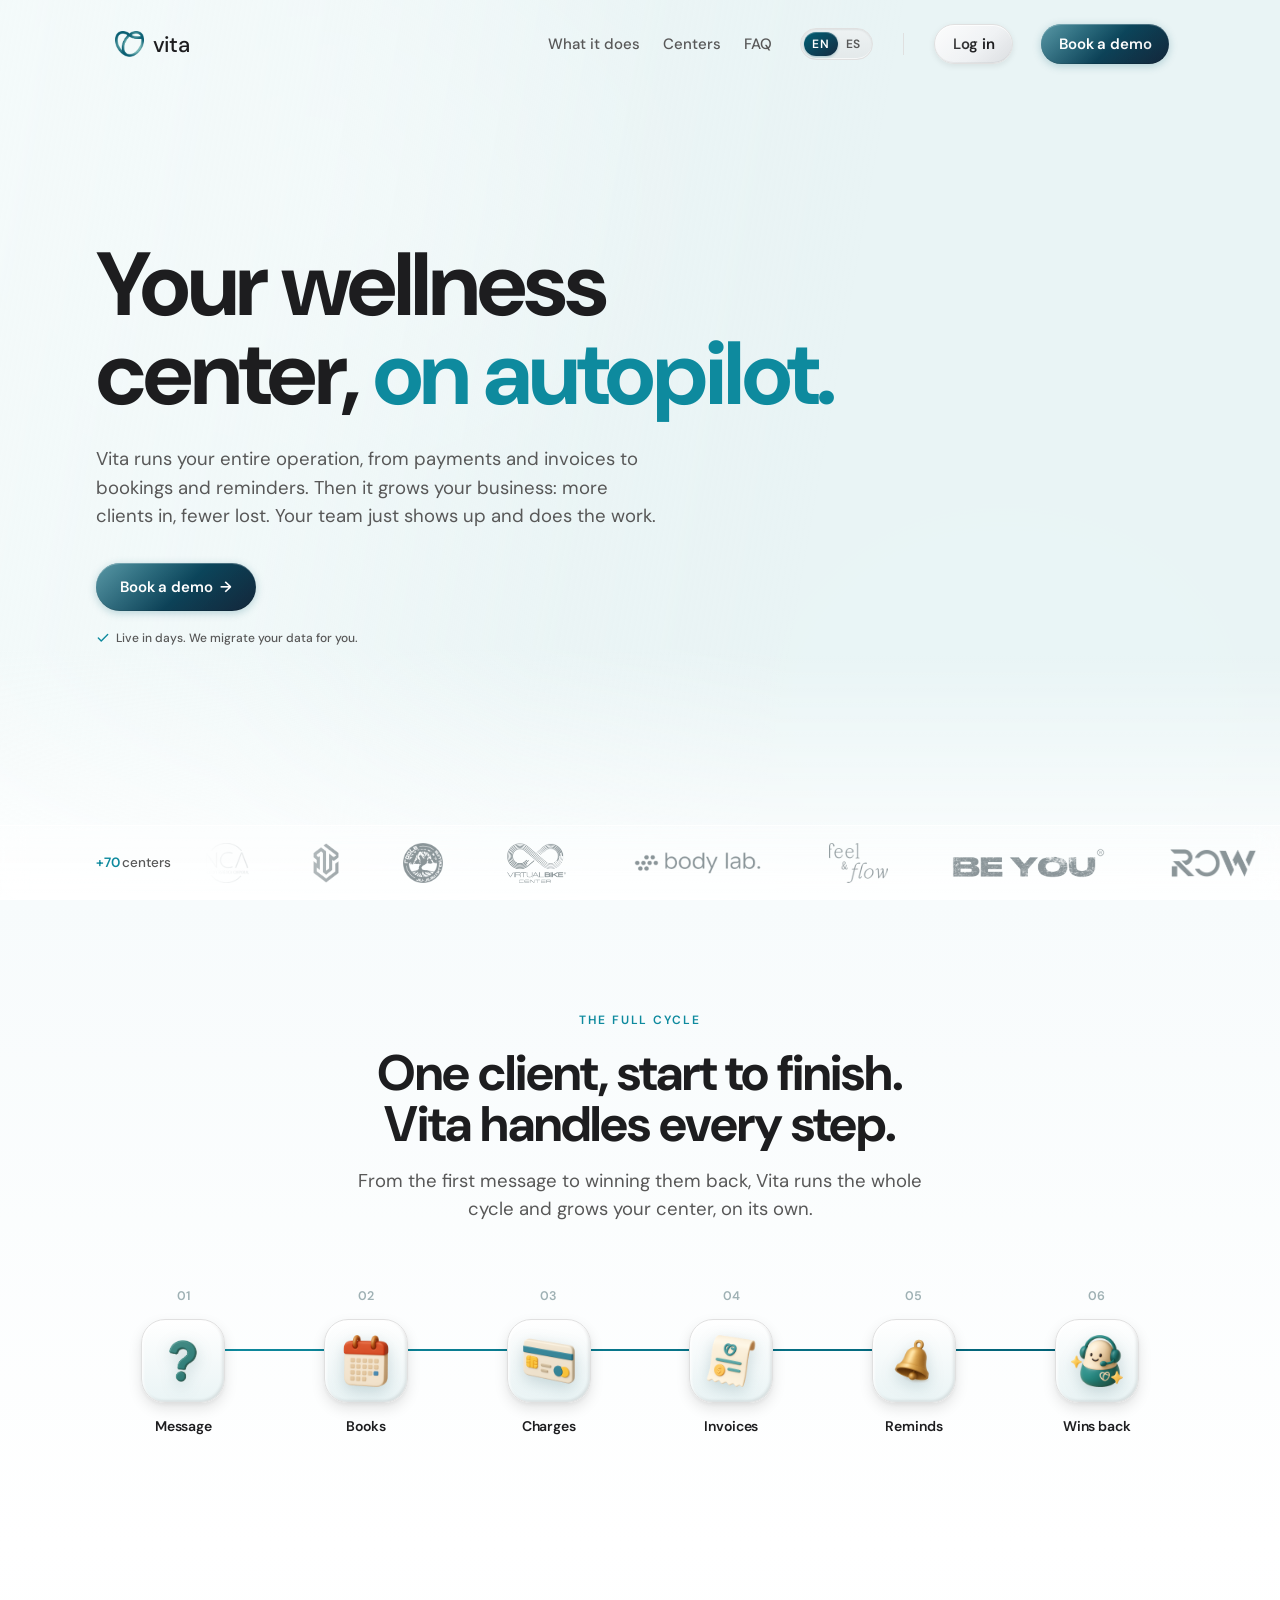
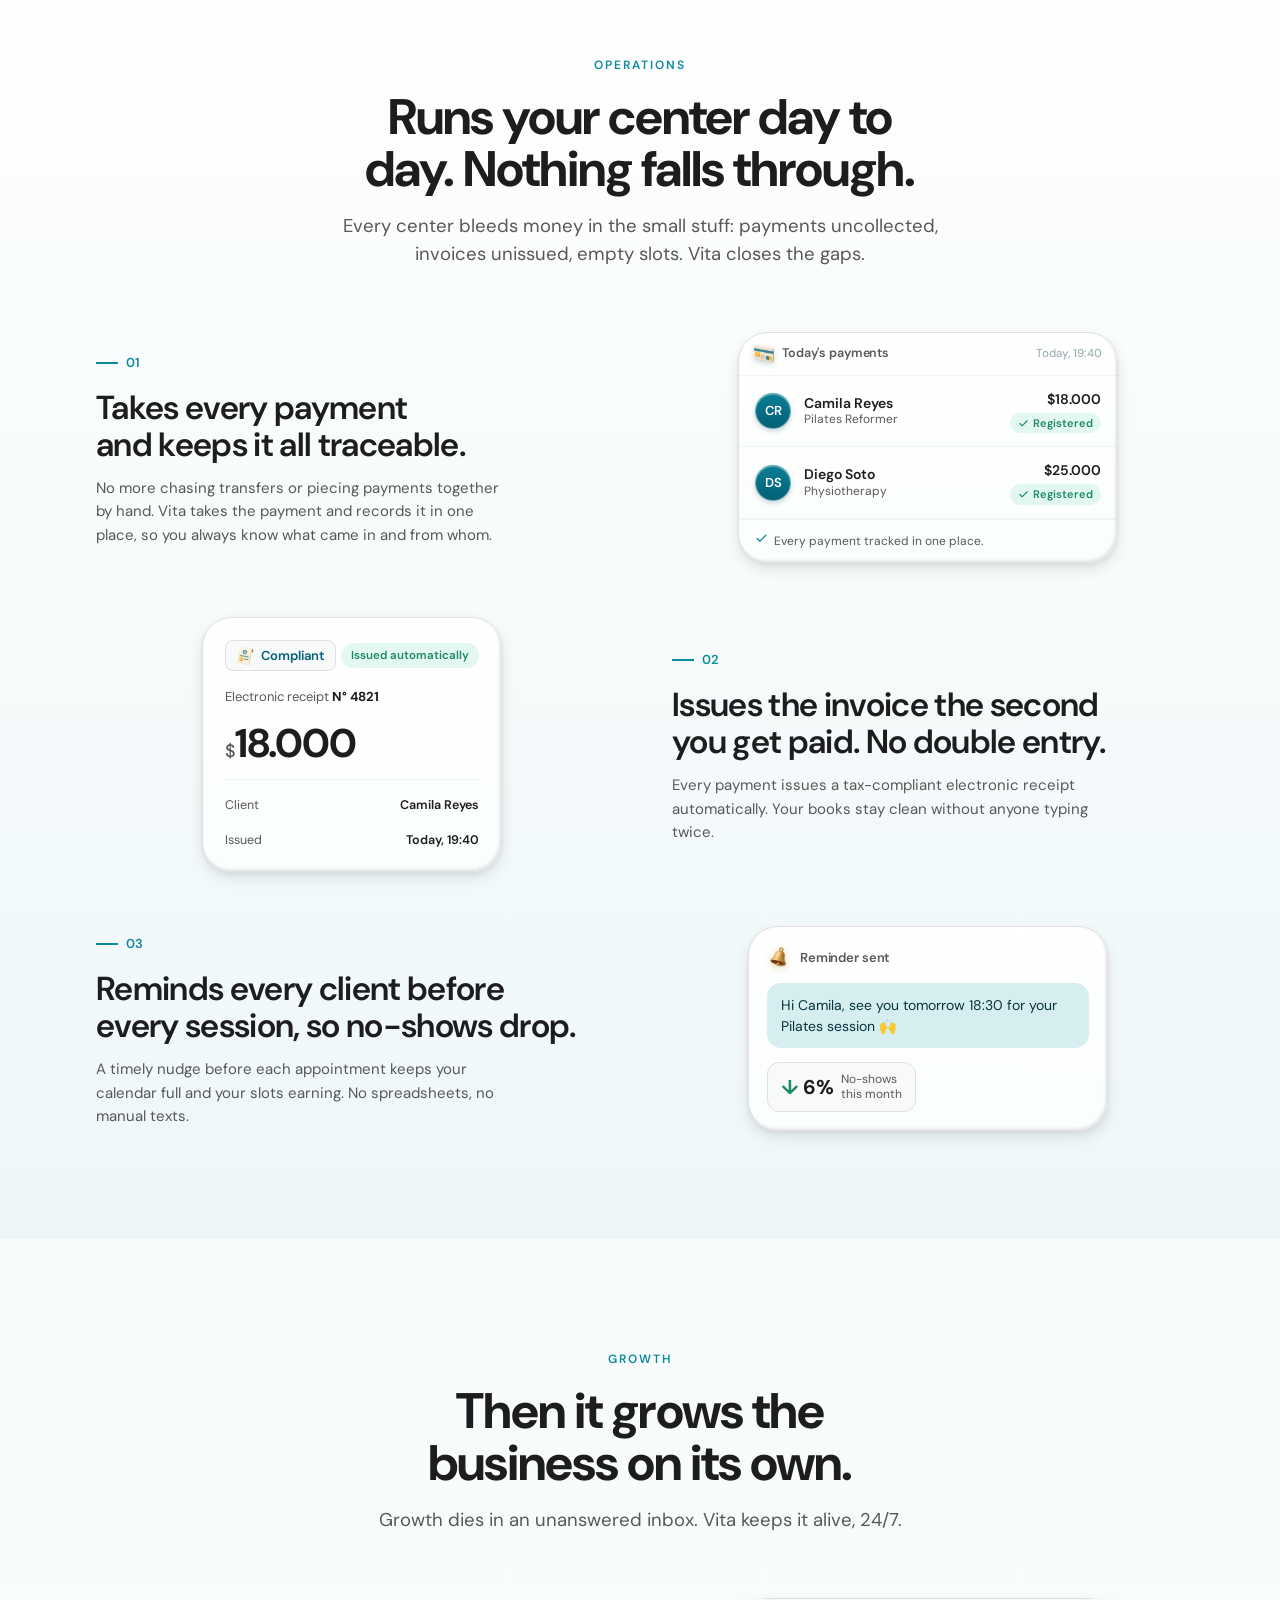
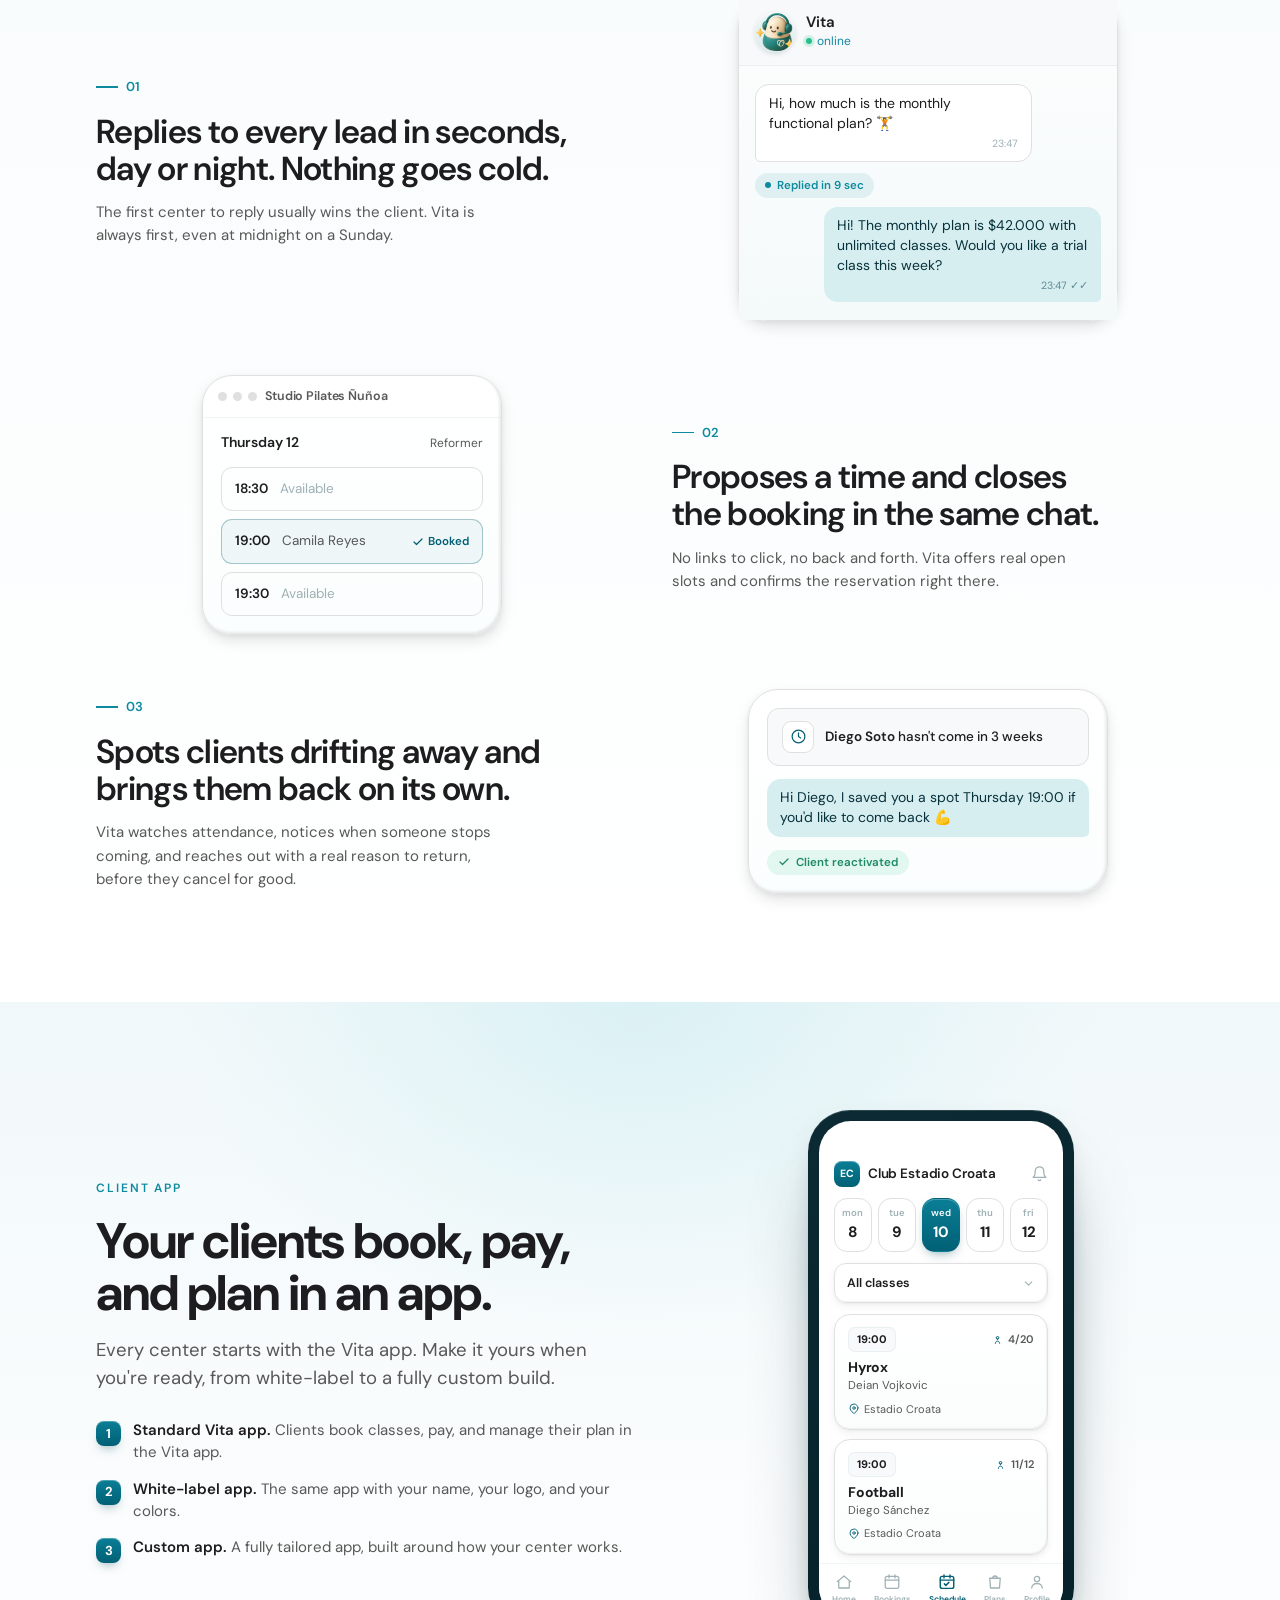
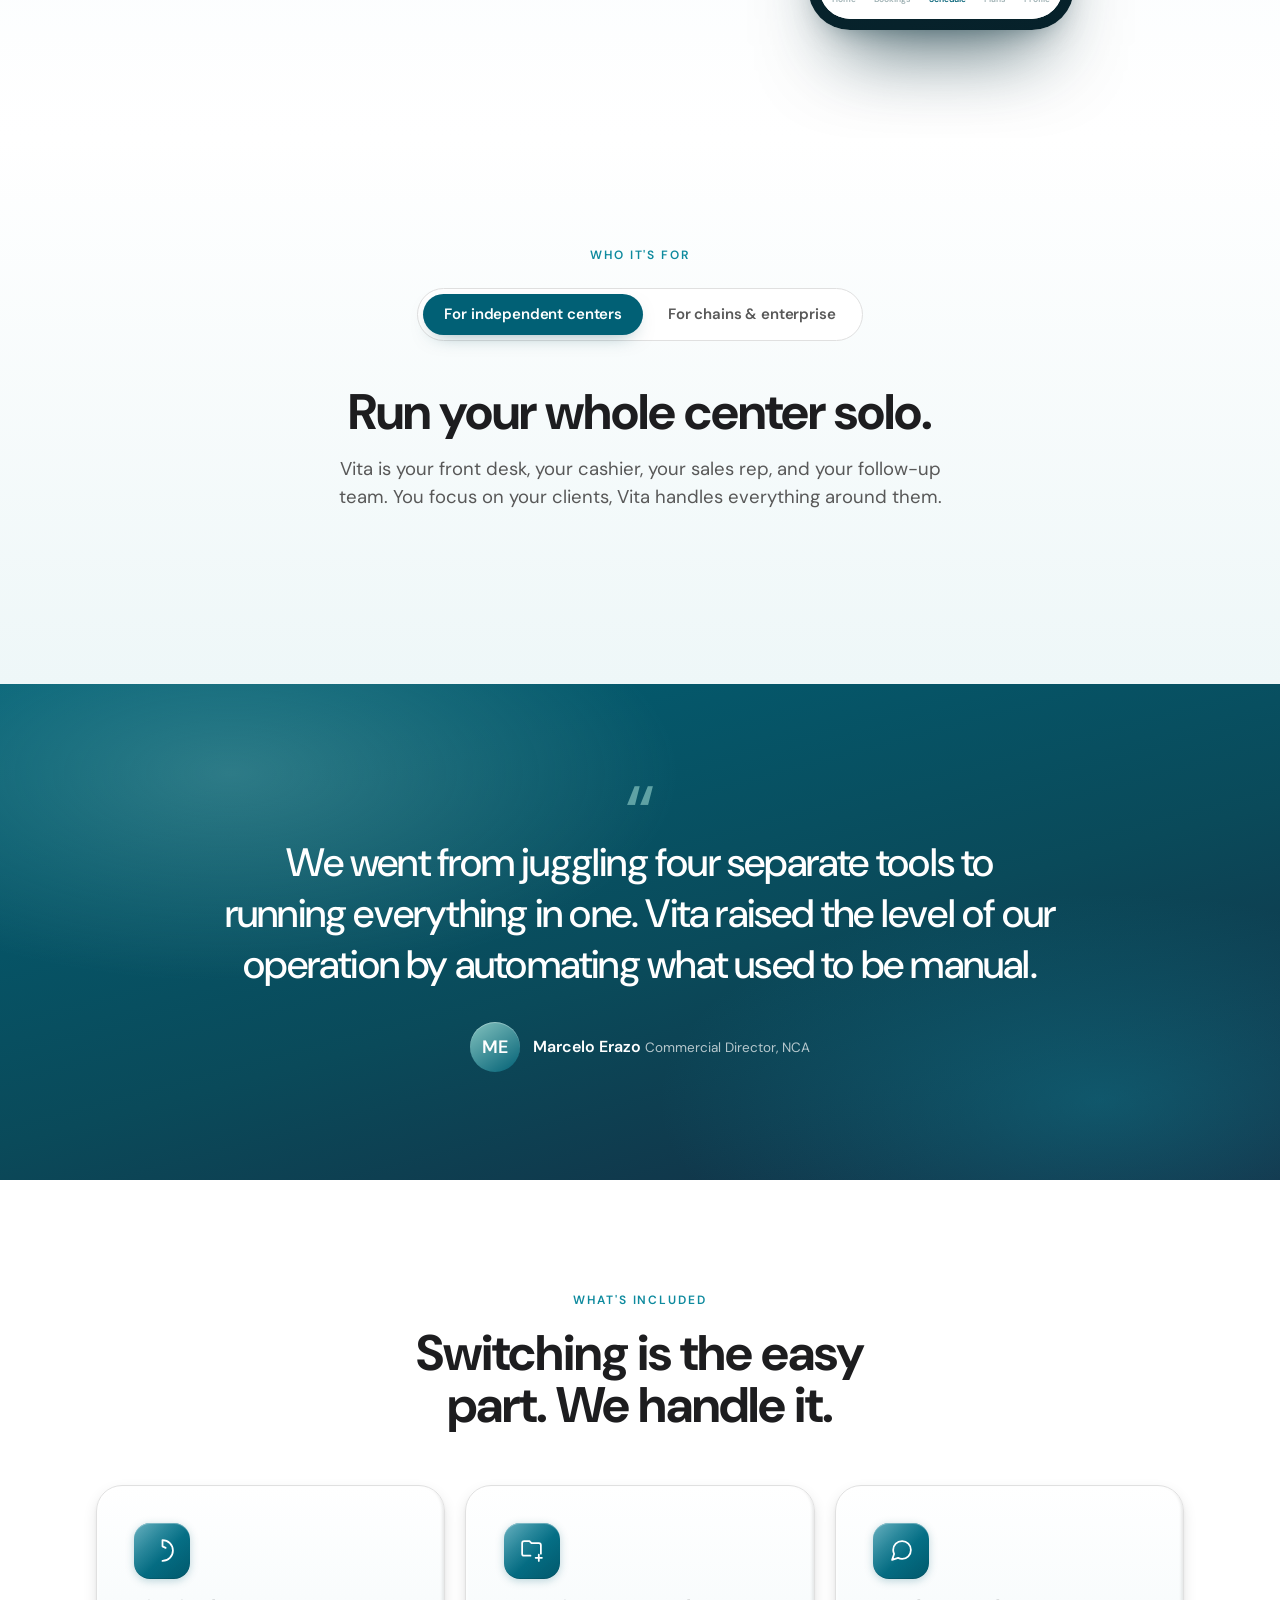
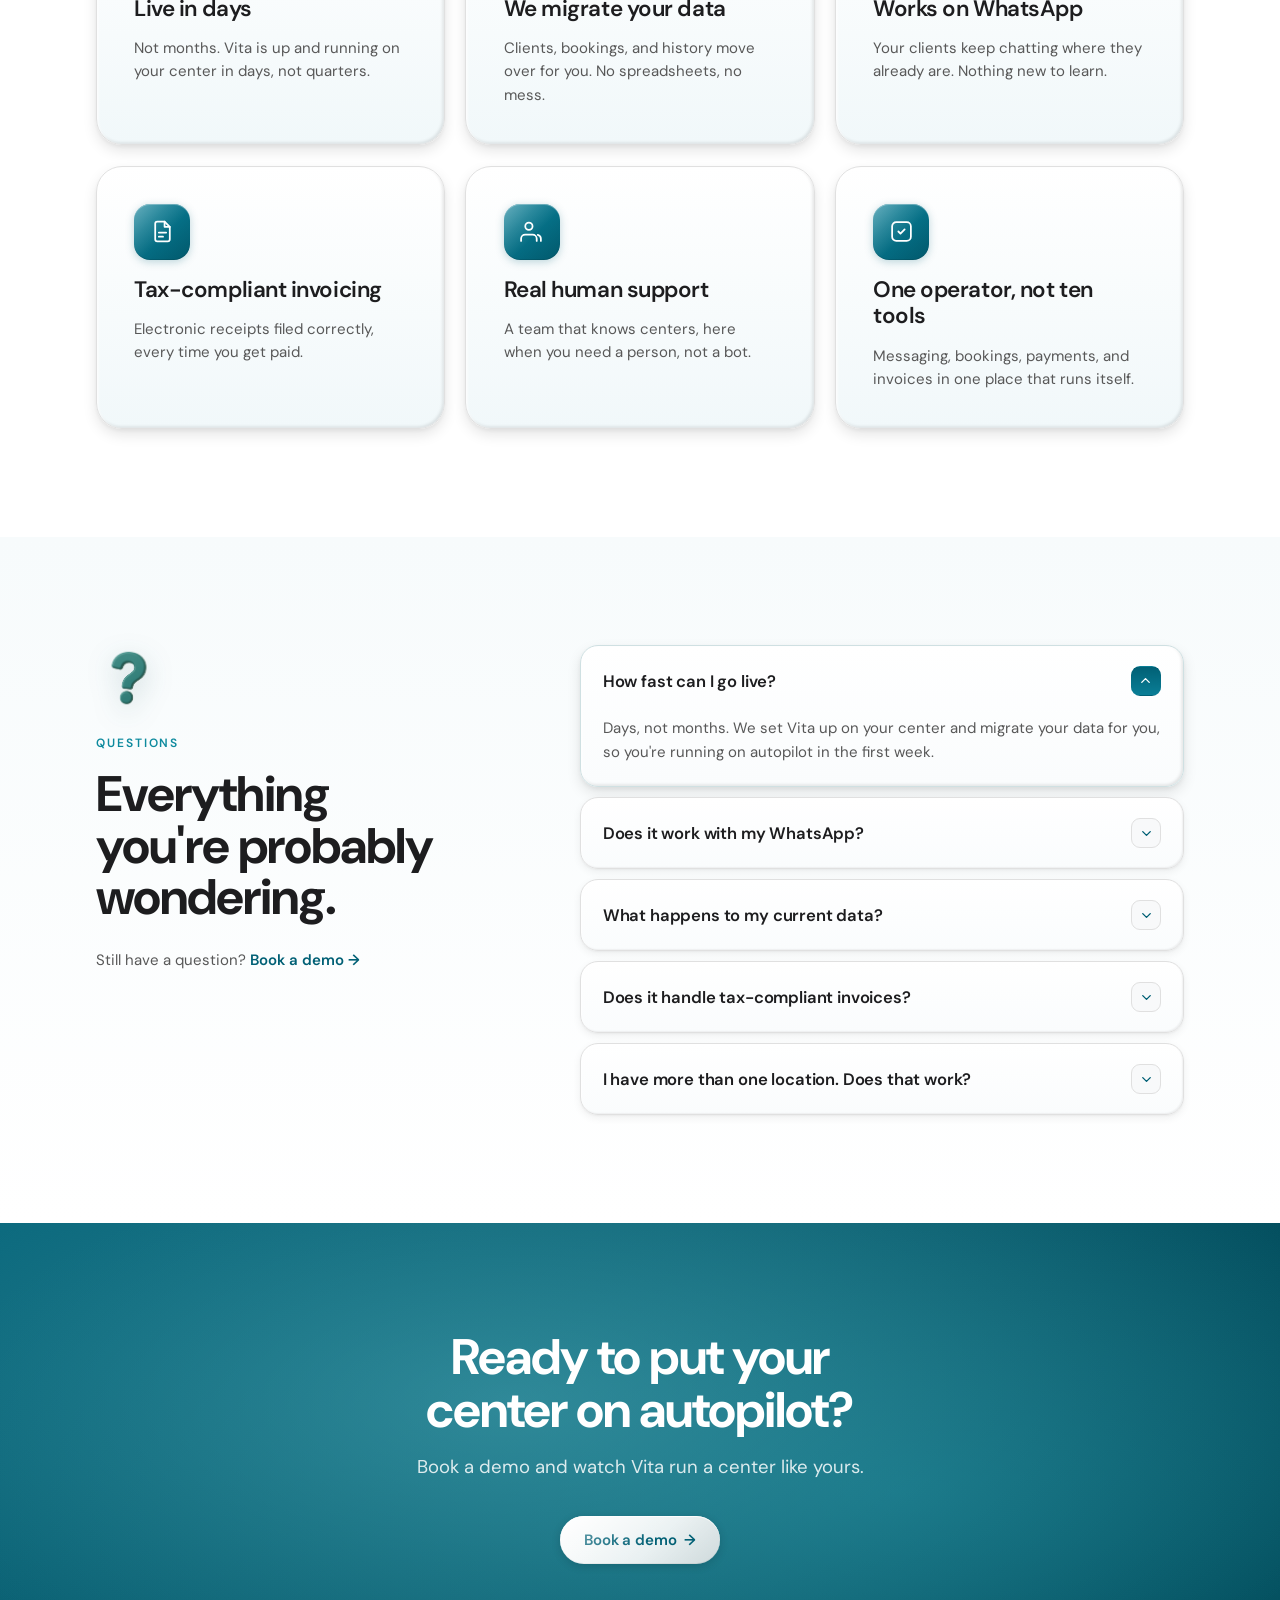
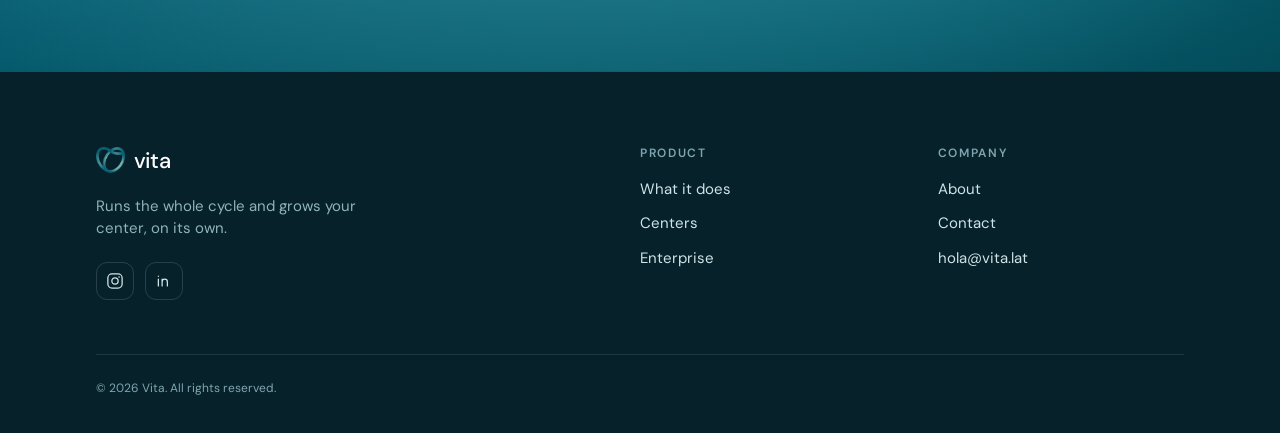
==== index.html @ c6282726 "Initial commit: Vita landing page" ====
<!DOCTYPE html>
<html lang="en">
<head>
<meta charset="UTF-8" />
<meta name="viewport" content="width=device-width, initial-scale=1.0" />
<title>vita · Your wellness center, on autopilot</title>
<link rel="preconnect" href="https://fonts.googleapis.com" />
<link rel="preconnect" href="https://fonts.gstatic.com" crossorigin />
<link href="https://fonts.googleapis.com/css2?family=DM+Sans:opsz,wght@9..40,400;9..40,500;9..40,600;9..40,700&display=swap" rel="stylesheet" />
<link rel="stylesheet" href="assets/vita.css" />
</head>
<body>

<!-- ===================== NAV ===================== -->
<header class="nav" id="nav">
  <div class="wrap">
    <div class="nav-inner">
    <a href="#top" class="brand"><img class="mark" src="assets/vita-mark.png" alt="" aria-hidden="true" /><span class="wordmark">vita</span></a>
    <nav class="nav-links">
      <a href="#cycle" class="lnk" data-en="What it does" data-es="Qué hace">What it does</a>
      <a href="#centers" class="lnk" data-en="Centers" data-es="Centros">Centers</a>
      <a href="#faq" class="lnk" data-en="FAQ" data-es="Preguntas">FAQ</a>
    </nav>
    <div class="lang" id="lang" role="group" aria-label="Language">
      <span class="lthumb" id="lthumb"></span>
      <button data-lang="en" class="on">EN</button>
      <button data-lang="es">ES</button>
    </div>
    <span class="nav-gap" aria-hidden="true"></span>
    <a href="https://app.vita.lat" class="btn btn-ghost nav-login" data-en="Log in" data-es="Iniciar sesión">Log in</a>
    <a href="https://calendar.app.google/cSoXwVMG81Haqs569" target="_blank" rel="noopener" class="btn btn-primary nav-cta" data-en="Book a demo" data-es="Agenda una demo">Book a demo</a>
    <button class="menu-btn" id="menuBtn" aria-label="Menu"><span></span><span></span><span></span></button>
    </div>
  </div>
</header>

<!-- ===================== HERO ===================== -->
<section class="hero" id="top">
  <div class="hero-bg" aria-hidden="true"></div>
  <div class="hero-sheen" aria-hidden="true"></div>
  <div class="hero-veil" aria-hidden="true"></div>
  <div class="hero-fade" aria-hidden="true"></div>
  <div class="wrap">
    <div class="hero-grid">
      <div class="hero-copy">
        <h1 class="display reveal" data-en-html="Your wellness center, <span class='accent'>on autopilot.</span>" data-es-html="Tu centro de wellness, <span class='accent'>en piloto automático.</span>">Your wellness center, <span class="accent">on autopilot.</span></h1>
        <p class="subhead reveal" data-en="Vita runs your entire operation, from payments and invoices to bookings and reminders. Then it grows your business: more clients in, fewer lost. Your team just shows up and does the work." data-es="Vita opera todo tu centro, desde los pagos y las boletas hasta las reservas y los recordatorios. Y lo hace crecer: más clientes adentro, menos perdidos. Tu equipo solo llega y atiende.">Vita runs your entire operation, from payments and invoices to bookings and reminders. Then it grows your business: more clients in, fewer lost. Your team just shows up and does the work.</p>
        <div class="hero-cta reveal">
          <a href="https://calendar.app.google/cSoXwVMG81Haqs569" target="_blank" rel="noopener" class="btn btn-primary" data-en-html="Book a demo <span class='arr'>&rarr;</span>" data-es-html="Agenda una demo <span class='arr'>&rarr;</span>">Book a demo <span class="arr">&rarr;</span></a>
        </div>
        <p class="microproof reveal"><span class="ck" aria-hidden="true"><svg width="14" height="14" viewBox="0 0 24 24" fill="none" stroke="currentColor" stroke-width="2.4" stroke-linecap="round" stroke-linejoin="round"><path d="M20 6 9 17l-5-5"/></svg></span><span data-en="Live in days. We migrate your data for you." data-es="Operativo en días. Migramos tus datos por ti.">Live in days. We migrate your data for you.</span></p>
      </div>
    </div>
  </div>
  <div class="hero-logos reveal">
    <div class="wrap">
      <div class="hero-logos-row">
        <span class="hl-label"><b>+70</b> <span data-en="centers" data-es="centros">centers</span></span>
        <div class="marquee-mask">
          <div class="marquee-track">
            <span class="logo-item tall"><img src="assets/logos/nca.png" alt="NCA" /></span>
            <span class="logo-item tall"><img src="assets/logos/habana.png" alt="Habana Boxing" /></span>
            <span class="logo-item tall"><img src="assets/logos/roots.png" alt="Roots" /></span>
            <span class="logo-item tall"><img src="assets/logos/virtualbike.png" alt="Virtual Bike" /></span>
            <span class="logo-item"><img src="assets/logos/bodylab.png" alt="body lab." /></span>
            <span class="logo-item tall"><img src="assets/logos/feelflow.png" alt="feel & flow" /></span>
            <span class="logo-item"><img src="assets/logos/beyou.png" alt="BE YOU" /></span>
            <span class="logo-item"><img src="assets/logos/rcw.png" alt="RCW" /></span>
            <span class="logo-item lg-sep"><span class="lg-dot"></span></span>
            <span class="logo-item tall"><img src="assets/logos/nca.png" alt="NCA" /></span>
            <span class="logo-item tall"><img src="assets/logos/habana.png" alt="Habana Boxing" /></span>
            <span class="logo-item tall"><img src="assets/logos/roots.png" alt="Roots" /></span>
            <span class="logo-item tall"><img src="assets/logos/virtualbike.png" alt="Virtual Bike" /></span>
            <span class="logo-item"><img src="assets/logos/bodylab.png" alt="body lab." /></span>
            <span class="logo-item tall"><img src="assets/logos/feelflow.png" alt="feel & flow" /></span>
            <span class="logo-item"><img src="assets/logos/beyou.png" alt="BE YOU" /></span>
            <span class="logo-item"><img src="assets/logos/rcw.png" alt="RCW" /></span>
            <span class="logo-item lg-sep"><span class="lg-dot"></span></span>
          </div>
        </div>
      </div>
    </div>
  </div>
</section>

<!-- ===================== FULL CYCLE ===================== -->
<section class="block cycle bg-soft" id="cycle">
  <div class="wrap">
    <span class="sec-eyebrow reveal" data-en="The full cycle" data-es="El ciclo completo">The full cycle</span>
    <h2 class="h2 reveal" data-en="One client, start to finish. Vita handles every step." data-es="Un cliente, de principio a fin. Vita se encarga de cada paso.">One client, start to finish. Vita handles every step.</h2>
    <p class="sec-sub reveal" style="margin-left:auto;margin-right:auto;text-align:center" data-en="From the first message to winning them back, Vita runs the whole cycle and grows your center, on its own." data-es="Desde el primer mensaje hasta reactivarlo, Vita opera el ciclo completo y hace crecer tu centro, sola.">From the first message to winning them back, Vita runs the whole cycle and grows your center, on its own.</p>
    <div class="cycle-rail reveal" id="cycleRail">
      <div class="cycle-line" aria-hidden="true"></div>
      <div class="cnode">
        <span class="ci">01</span>
        <div class="dot"><img class="cemoji" src="assets/emoji/question.png" alt="" /></div>
        <span class="cl" data-en="Message" data-es="Mensaje">Message</span>
      </div>
      <div class="cnode">
        <span class="ci">02</span>
        <div class="dot"><img class="cemoji" src="assets/emoji/calendar.png" alt="" /></div>
        <span class="cl" data-en="Books" data-es="Reserva">Books</span>
      </div>
      <div class="cnode">
        <span class="ci">03</span>
        <div class="dot"><img class="cemoji" src="assets/emoji/pay.png" alt="" /></div>
        <span class="cl" data-en="Charges" data-es="Cobra">Charges</span>
      </div>
      <div class="cnode">
        <span class="ci">04</span>
        <div class="dot"><img class="cemoji" src="assets/emoji/invoice.png" alt="" /></div>
        <span class="cl" data-en="Invoices" data-es="Factura">Invoices</span>
      </div>
      <div class="cnode">
        <span class="ci">05</span>
        <div class="dot"><img class="cemoji" src="assets/emoji/bell.png" alt="" /></div>
        <span class="cl" data-en="Reminds" data-es="Recuerda">Reminds</span>
      </div>
      <div class="cnode">
        <span class="ci">06</span>
        <div class="dot"><img class="cemoji" src="assets/emoji/agent.png" alt="" /></div>
        <span class="cl" data-en="Wins back" data-es="Reactiva">Wins back</span>
      </div>
    </div>
  </div>
</section>

<!-- ===================== ACT 1 — OPERATIONS ===================== -->
<section class="block bg-tint" id="operations">
  <div class="wrap">
    <div class="sec-head reveal">
      <span class="sec-eyebrow" data-en="Operations" data-es="Operación">Operations</span>
      <h2 class="h2" data-en="Runs your center day to day. Nothing falls through." data-es="Opera el día a día para que nada se te caiga.">Runs your center day to day. Nothing falls through.</h2>
      <p class="sec-sub" data-en="Every center bleeds money in the small stuff: payments uncollected, invoices unissued, empty slots. Vita closes the gaps." data-es="Todo centro pierde plata en lo chico: pagos sin cobrar, boletas sin emitir, horas vacías. Vita cierra esas brechas.">Every center bleeds money in the small stuff: payments uncollected, invoices unissued, empty slots. Vita closes the gaps.</p>
    </div>

    <div class="act-rows">
      <!-- Op 1 — payments -->
      <div class="act-row reveal">
        <div class="act-copy">
          <span class="act-step">01</span>
          <h3 data-en="Takes every payment and keeps it all traceable." data-es="Toma todos los pagos y deja todo trazable.">Takes every payment and keeps it all traceable.</h3>
          <p class="desc" data-en="No more chasing transfers or piecing payments together by hand. Vita takes the payment and records it in one place, so you always know what came in and from whom." data-es="Se acabó perseguir transferencias o juntar los pagos a mano. Vita toma el pago y lo registra en un solo lugar, así siempre sabes qué entró y de quién.">No more chasing transfers or piecing payments together by hand. Vita takes the payment and records it in one place, so you always know what came in and from whom.</p>
        </div>
        <div class="act-visual">
          <div class="mock" style="width:100%;max-width:380px">
            <div class="mock-bar"><span class="mb-emoji"><img src="assets/emoji/pay.png" alt="" /></span><span class="mb-title" data-en="Today's payments" data-es="Pagos de hoy">Today's payments</span><span class="mb-right" data-en="Today, 19:40" data-es="Hoy, 19:40">Today, 19:40</span></div>
            <div class="pay-row">
              <div class="pay-av">CR</div>
              <div class="pay-info"><span class="pn">Camila Reyes</span><span class="ps" data-en="Pilates Reformer" data-es="Pilates Reformer">Pilates Reformer</span></div>
              <div class="pay-amt"><span class="pa">$18.000</span><span class="pill-ok"><svg viewBox="0 0 24 24" fill="none" stroke="currentColor" stroke-linecap="round" stroke-linejoin="round"><path d="M20 6 9 17l-5-5"/></svg><span data-en="Registered" data-es="Registrado">Registered</span></span></div>
            </div>
            <div class="pay-row">
              <div class="pay-av">DS</div>
              <div class="pay-info"><span class="pn">Diego Soto</span><span class="ps" data-en="Physiotherapy" data-es="Kinesiología">Physiotherapy</span></div>
              <div class="pay-amt"><span class="pa">$25.000</span><span class="pill-ok"><svg viewBox="0 0 24 24" fill="none" stroke="currentColor" stroke-linecap="round" stroke-linejoin="round"><path d="M20 6 9 17l-5-5"/></svg><span data-en="Registered" data-es="Registrado">Registered</span></span></div>
            </div>
            <div class="mock-foot"><span class="ck" aria-hidden="true"><svg width="13" height="13" viewBox="0 0 24 24" fill="none" stroke="currentColor" stroke-width="2.4" stroke-linecap="round" stroke-linejoin="round"><path d="M20 6 9 17l-5-5"/></svg></span><span data-en="Every payment tracked in one place." data-es="Cada pago registrado en un solo lugar.">Every payment tracked in one place.</span></div>
          </div>
        </div>
      </div>

      <!-- Op 2 — invoice -->
      <div class="act-row flip reveal">
        <div class="act-copy">
          <span class="act-step">02</span>
          <h3 data-en="Issues the invoice the second you get paid. No double entry." data-es="Emite la boleta apenas te pagan. Sin doble digitación.">Issues the invoice the second you get paid. No double entry.</h3>
          <p class="desc" data-en="Every payment issues a tax-compliant electronic receipt automatically. Your books stay clean without anyone typing twice." data-es="Cada pago emite una boleta electrónica válida ante el SII, en automático. Tus cuentas quedan al día sin digitar dos veces.">Every payment issues a tax-compliant electronic receipt automatically. Your books stay clean without anyone typing twice.</p>
        </div>
        <div class="act-visual">
          <div class="mock inv" style="max-width:360px">
            <div class="inv-top">
              <span class="inv-sii"><img class="inv-emoji" src="assets/emoji/invoice.png" alt="" /><span data-en="Compliant" data-es="SII">Compliant</span></span>
              <span class="inv-emit" data-en="Issued automatically" data-es="Emitida automáticamente">Issued automatically</span>
            </div>
            <div class="inv-no"><span data-en="Electronic receipt" data-es="Boleta electrónica">Electronic receipt</span> <b>N° 4821</b></div>
            <div class="inv-amt"><span>$</span>18.000</div>
            <div class="inv-div"></div>
            <div class="inv-meta"><span data-en="Client" data-es="Cliente">Client</span><b>Camila Reyes</b></div>
            <div class="inv-meta"><span data-en="Issued" data-es="Emitida">Issued</span><b data-en="Today, 19:40" data-es="Hoy, 19:40">Today, 19:40</b></div>
          </div>
        </div>
      </div>

      <!-- Op 3 — reminders -->
      <div class="act-row reveal">
        <div class="act-copy">
          <span class="act-step">03</span>
          <h3 data-en="Reminds every client before every session, so no-shows drop." data-es="Le recuerda a cada cliente antes de cada sesión, y bajan los no-show.">Reminds every client before every session, so no-shows drop.</h3>
          <p class="desc" data-en="A timely nudge before each appointment keeps your calendar full and your slots earning. No spreadsheets, no manual texts." data-es="Un recordatorio a tiempo antes de cada cita mantiene tu agenda llena y tus horas produciendo. Sin planillas ni mensajes a mano.">A timely nudge before each appointment keeps your calendar full and your slots earning. No spreadsheets, no manual texts.</p>
        </div>
        <div class="act-visual">
          <div class="mock rem" style="max-width:360px">
            <div class="rem-head"><span class="rem-emoji"><img src="assets/emoji/bell.png" alt="" /></span><span class="rem-ht" data-en="Reminder sent" data-es="Recordatorio enviado">Reminder sent</span></div>
            <div class="bub out"><span data-en="Hi Camila, see you tomorrow 18:30 for your Pilates session 🙌" data-es="Hola Camila, te esperamos mañana 18:30 en tu sesión de Pilates 🙌">Hi Camila, see you tomorrow 18:30 for your Pilates session 🙌</span></div>
            <div class="metric-chip"><span class="mv"><span class="down">↓</span> <span class="countup" data-count-to="32" data-suffix="%">0%</span></span><span class="ml" data-en-html="No-shows<br>this month" data-es-html="No-shows<br>este mes">No-shows<br>this month</span></div>
          </div>
        </div>
      </div>
    </div>
  </div>
</section>

<!-- ===================== ACT 2 — GROWTH ===================== -->
<section class="block bg-soft" id="growth">
  <div class="wrap">
    <div class="sec-head reveal">
      <span class="sec-eyebrow" data-en="Growth" data-es="Crecimiento">Growth</span>
      <h2 class="h2" data-en="Then it grows the business on its own." data-es="Y hace crecer el negocio solo.">Then it grows the business on its own.</h2>
      <p class="sec-sub" data-en="Growth dies in an unanswered inbox. Vita keeps it alive, 24/7." data-es="El crecimiento muere en un inbox sin responder. Vita lo mantiene vivo, 24/7.">Growth dies in an unanswered inbox. Vita keeps it alive, 24/7.</p>
    </div>

    <div class="act-rows">
      <!-- Growth 1 — fast reply -->
      <div class="act-row reveal">
        <div class="act-copy">
          <span class="act-step">01</span>
          <h3 data-en="Replies to every lead in seconds, day or night. Nothing goes cold." data-es="Responde a cada lead en segundos, de día o de noche. Nada se enfría.">Replies to every lead in seconds, day or night. Nothing goes cold.</h3>
          <p class="desc" data-en="The first center to reply usually wins the client. Vita is always first, even at midnight on a Sunday." data-es="El primer centro en responder suele ganar al cliente. Vita siempre es el primero, incluso un domingo a medianoche.">The first center to reply usually wins the client. Vita is always first, even at midnight on a Sunday.</p>
        </div>
        <div class="act-visual">
          <div class="mock" style="width:100%;max-width:380px">
            <div class="chat-head">
              <div class="chat-av"><img src="assets/emoji/agent.png" alt="Vita" /></div>
              <div><div class="chat-name">Vita</div><div class="chat-status"><span class="live"></span><span data-en="online" data-es="en línea">online</span></div></div>
            </div>
            <div class="chat-body">
              <div class="bub in"><span data-en="Hi, how much is the monthly functional plan? 🏋️" data-es="Hola, cuánto sale el plan mensual de funcional? 🏋️">Hi, how much is the monthly functional plan? 🏋️</span><span class="ts">23:47</span></div>
              <span class="reply-badge"><span class="live"></span><span data-en="Replied in 9 sec" data-es="Respondido en 9 seg">Replied in 9 sec</span></span>
              <div class="bub out"><span data-en="Hi! The monthly plan is $42.000 with unlimited classes. Would you like a trial class this week?" data-es="¡Hola! El plan mensual está $42.000 con clases ilimitadas. ¿Te gustaría una clase de prueba esta semana?">Hi! The monthly plan is $42.000 with unlimited classes. Would you like a trial class this week?</span><span class="ts">23:47 ✓✓</span></div>
            </div>
          </div>
        </div>
      </div>

      <!-- Growth 2 — booking -->
      <div class="act-row flip reveal">
        <div class="act-copy">
          <span class="act-step">02</span>
          <h3 data-en="Proposes a time and closes the booking in the same chat." data-es="Propone una hora y cierra la reserva en el mismo chat.">Proposes a time and closes the booking in the same chat.</h3>
          <p class="desc" data-en="No links to click, no back and forth. Vita offers real open slots and confirms the reservation right there." data-es="Sin links que abrir ni idas y vueltas. Vita ofrece horas reales disponibles y confirma la reserva ahí mismo.">No links to click, no back and forth. Vita offers real open slots and confirms the reservation right there.</p>
        </div>
        <div class="act-visual">
          <div class="mock cal" style="max-width:360px">
            <div class="mock-bar" style="margin:-18px -18px 14px;border-radius:18px 18px 0 0"><span class="dots"><i></i><i></i><i></i></span><span class="mb-title">Studio Pilates Ñuñoa</span></div>
            <div class="cal-h"><span class="cm" data-en="Thursday 12" data-es="Jueves 12">Thursday 12</span><span class="cd">Reformer</span></div>
            <div class="slots">
              <div class="slot free"><span class="st">18:30</span><span class="sn" data-en="Available" data-es="Disponible">Available</span></div>
              <div class="slot booked"><span class="st">19:00</span><span class="sn">Camila Reyes</span><span class="stag"><svg viewBox="0 0 24 24" fill="none" stroke="currentColor" stroke-linecap="round" stroke-linejoin="round"><path d="M20 6 9 17l-5-5"/></svg><span data-en="Booked" data-es="Reservado">Booked</span></span></div>
              <div class="slot free"><span class="st">19:30</span><span class="sn" data-en="Available" data-es="Disponible">Available</span></div>
            </div>
          </div>
        </div>
      </div>

      <!-- Growth 3 — winback -->
      <div class="act-row reveal">
        <div class="act-copy">
          <span class="act-step">03</span>
          <h3 data-en="Spots clients drifting away and brings them back on its own." data-es="Detecta clientes que se están yendo y los trae de vuelta solo.">Spots clients drifting away and brings them back on its own.</h3>
          <p class="desc" data-en="Vita watches attendance, notices when someone stops coming, and reaches out with a real reason to return, before they cancel for good." data-es="Vita mira la asistencia, nota cuando alguien deja de venir y lo contacta con un motivo real para volver, antes de que se vaya del todo.">Vita watches attendance, notices when someone stops coming, and reaches out with a real reason to return, before they cancel for good.</p>
        </div>
        <div class="act-visual">
          <div class="mock wb" style="max-width:360px">
            <div class="wb-alert">
              <div class="wa-ic"><svg viewBox="0 0 24 24" fill="none" stroke="currentColor" stroke-linecap="round" stroke-linejoin="round"><circle cx="12" cy="12" r="9"/><path d="M12 7v5l3 2"/></svg></div>
              <div class="wt"><b>Diego Soto</b> <span data-en="hasn't come in 3 weeks" data-es="no viene hace 3 semanas">hasn't come in 3 weeks</span></div>
            </div>
            <div class="bub out" style="max-width:100%;align-self:stretch"><span data-en="Hi Diego, I saved you a spot Thursday 19:00 if you'd like to come back 💪" data-es="Hola Diego, te guardé un cupo el jueves 19:00 si quieres retomar 💪">Hi Diego, I saved you a spot Thursday 19:00 if you'd like to come back 💪</span></div>
            <span class="wb-tag"><svg width="12" height="12" viewBox="0 0 24 24" fill="none" stroke="currentColor" stroke-width="2.4" stroke-linecap="round" stroke-linejoin="round"><path d="M20 6 9 17l-5-5"/></svg><span data-en="Client reactivated" data-es="Cliente reactivado">Client reactivated</span></span>
          </div>
        </div>
      </div>
    </div>
  </div>
</section>

<!-- ===================== BOUTIQUE EXPERIENCE ===================== -->
<section class="block bg-glow" id="boutique">
  <div class="wrap">
    <div class="boutique-grid">
      <div class="boutique-copy reveal">
        <span class="sec-eyebrow" data-en="Client app" data-es="App para clientes">Client app</span>
        <h2 class="h2" data-en="Your clients book, pay, and plan in an app." data-es="Tus clientes reservan, pagan y planifican en una app.">Your clients book, pay, and plan in an app.</h2>
        <p class="sec-sub" data-en="Every center starts with the Vita app. Make it yours when you're ready, from white-label to a fully custom build." data-es="Cada centro parte con la app de Vita. Hazla tuya cuando quieras, desde white-label hasta una app totalmente a medida.">Every center starts with the Vita app. Make it yours when you're ready, from white-label to a fully custom build.</p>
        <div class="feat-list">
          <div class="feat"><span class="fk">1</span><span><b data-en="Standard Vita app. " data-es="App estándar Vita. ">Standard Vita app. </b><span class="ft-sub" data-en="Clients book classes, pay, and manage their plan in the Vita app." data-es="Los clientes reservan clases, pagan y gestionan su plan en la app de Vita.">Clients book classes, pay, and manage their plan in the Vita app.</span></span></div>
          <div class="feat"><span class="fk">2</span><span><b data-en="White-label app. " data-es="App white-label. ">White-label app. </b><span class="ft-sub" data-en="The same app with your name, your logo, and your colors." data-es="La misma app con tu nombre, tu logo y tus colores.">The same app with your name, your logo, and your colors.</span></span></div>
          <div class="feat"><span class="fk">3</span><span><b data-en="Custom app. " data-es="App personalizada. ">Custom app. </b><span class="ft-sub" data-en="A fully tailored app, built around how your center works." data-es="Una app a medida, construida en torno a cómo funciona tu centro.">A fully tailored app, built around how your center works.</span></span></div>
        </div>
      </div>
      <div class="phone-wrap reveal">
        <div class="phone">
          <div class="phone-notch" aria-hidden="true"></div>
          <div class="phone-screen">
            <div class="appui">
              <div class="app-head">
                <span class="ah-logo">EC</span>
                <span class="ah-name">Club Estadio Croata</span>
                <svg class="ah-bell" viewBox="0 0 24 24" fill="none" stroke="currentColor" stroke-width="1.8" stroke-linecap="round" stroke-linejoin="round"><path d="M18 8.5a6 6 0 0 0-12 0c0 7-3 9-3 9h18s-3-2-3-9"/><path d="M13.7 21a2 2 0 0 1-3.4 0"/></svg>
              </div>
              <div class="app-dates">
                <div class="dpill"><span class="dn" data-en="mon" data-es="lun">mon</span><span class="dd">8</span></div>
                <div class="dpill"><span class="dn" data-en="tue" data-es="mar">tue</span><span class="dd">9</span></div>
                <div class="dpill active"><span class="dn" data-en="wed" data-es="mié">wed</span><span class="dd">10</span></div>
                <div class="dpill"><span class="dn" data-en="thu" data-es="jue">thu</span><span class="dd">11</span></div>
                <div class="dpill"><span class="dn" data-en="fri" data-es="vie">fri</span><span class="dd">12</span></div>
              </div>
              <div class="app-filter"><span data-en="All classes" data-es="Todas">All classes</span><svg viewBox="0 0 24 24" fill="none" stroke="currentColor" stroke-width="2" stroke-linecap="round" stroke-linejoin="round"><path d="m6 9 6 6 6-6"/></svg></div>
              <div class="app-list">
                <div class="app-card">
                  <div class="ac-top"><span class="ac-time">19:00</span><span class="ac-cap"><svg viewBox="0 0 24 24" fill="none" stroke="currentColor" stroke-width="1.8" stroke-linecap="round" stroke-linejoin="round"><path d="M16 19c0-2.2-1.8-4-4-4s-4 1.8-4 4M12 11.5a2.5 2.5 0 1 0 0-5 2.5 2.5 0 0 0 0 5z"/></svg>4/20</span></div>
                  <div class="ac-title">Hyrox</div>
                  <div class="ac-coach">Deian Vojkovic</div>
                  <div class="ac-loc"><svg viewBox="0 0 24 24" fill="none" stroke="currentColor" stroke-width="1.8" stroke-linecap="round" stroke-linejoin="round"><path d="M20 10c0 6-8 11-8 11s-8-5-8-11a8 8 0 0 1 16 0z"/><circle cx="12" cy="10" r="2.5"/></svg>Estadio Croata</div>
                </div>
                <div class="app-card">
                  <div class="ac-top"><span class="ac-time">19:00</span><span class="ac-cap"><svg viewBox="0 0 24 24" fill="none" stroke="currentColor" stroke-width="1.8" stroke-linecap="round" stroke-linejoin="round"><path d="M16 19c0-2.2-1.8-4-4-4s-4 1.8-4 4M12 11.5a2.5 2.5 0 1 0 0-5 2.5 2.5 0 0 0 0 5z"/></svg>11/12</span></div>
                  <div class="ac-title" data-en="Football" data-es="OT Futbol">Football</div>
                  <div class="ac-coach">Diego Sánchez</div>
                  <div class="ac-loc"><svg viewBox="0 0 24 24" fill="none" stroke="currentColor" stroke-width="1.8" stroke-linecap="round" stroke-linejoin="round"><path d="M20 10c0 6-8 11-8 11s-8-5-8-11a8 8 0 0 1 16 0z"/><circle cx="12" cy="10" r="2.5"/></svg>Estadio Croata</div>
                </div>
              </div>
              <div class="app-nav">
                <span class="anav"><svg viewBox="0 0 24 24" fill="none" stroke="currentColor" stroke-width="1.7" stroke-linecap="round" stroke-linejoin="round"><path d="M3 11.5 12 4l9 7.5M5 10v10h14V10"/></svg><span data-en="Home" data-es="Inicio">Home</span></span>
                <span class="anav"><svg viewBox="0 0 24 24" fill="none" stroke="currentColor" stroke-width="1.7" stroke-linecap="round" stroke-linejoin="round"><rect x="3" y="4.5" width="18" height="16" rx="2.5"/><path d="M3 9.5h18M8 2.5v4M16 2.5v4"/></svg><span data-en="Bookings" data-es="Reservas">Bookings</span></span>
                <span class="anav active"><svg viewBox="0 0 24 24" fill="none" stroke="currentColor" stroke-width="1.9" stroke-linecap="round" stroke-linejoin="round"><rect x="3" y="4.5" width="18" height="16" rx="2.5"/><path d="M3 9.5h18M8 2.5v4M16 2.5v4"/><path d="m8.5 14.5 2 2 4-4"/></svg><span data-en="Schedule" data-es="Agendar">Schedule</span></span>
                <span class="anav"><svg viewBox="0 0 24 24" fill="none" stroke="currentColor" stroke-width="1.7" stroke-linecap="round" stroke-linejoin="round"><path d="M5 7h14l-1 13H6z"/><path d="M9 7a3 3 0 0 1 6 0"/></svg><span data-en="Plans" data-es="Planes">Plans</span></span>
                <span class="anav"><svg viewBox="0 0 24 24" fill="none" stroke="currentColor" stroke-width="1.7" stroke-linecap="round" stroke-linejoin="round"><circle cx="12" cy="8" r="3.5"/><path d="M5 20c0-3.5 3-6 7-6s7 2.5 7 6"/></svg><span data-en="Profile" data-es="Perfil">Profile</span></span>
              </div>
            </div>
          </div>
        </div>
      </div>
    </div>
  </div>
</section>

<!-- ===================== WHO IT'S FOR ===================== -->
<section class="block bg-tint" id="centers">
  <div class="wrap who-shell">
    <span class="sec-eyebrow reveal" data-en="Who it's for" data-es="Para quién es">Who it's for</span>
    <div class="seg reveal" id="seg" role="tablist">
      <span class="thumb" id="segThumb" aria-hidden="true"></span>
      <button class="active" data-who="0" role="tab" data-en="For independent centers" data-es="Para centros independientes">For independent centers</button>
      <button data-who="1" role="tab" data-en="For chains &amp; enterprise" data-es="Para cadenas y empresas">For chains &amp; enterprise</button>
    </div>
    <div class="who-panel reveal">
      <div class="who-state on" data-state="0">
        <h3 data-en="Run your whole center solo." data-es="Opera todo tu centro solo.">Run your whole center solo.</h3>
        <p data-en="Vita is your front desk, your cashier, your sales rep, and your follow-up team. You focus on your clients, Vita handles everything around them." data-es="Vita es tu recepción, tu caja, tu vendedor y tu equipo de seguimiento. Tú te enfocas en tus clientes, Vita se encarga de todo lo demás.">Vita is your front desk, your cashier, your sales rep, and your follow-up team. You focus on your clients, Vita handles everything around them.</p>
      </div>
      <div class="who-state" data-state="1">
        <h3 data-en="One operator across every location." data-es="Un operador en cada local.">One operator across every location.</h3>
        <p data-en="Standard playbook, every branch. Vita runs operations and growth across the whole network, with one view for HQ." data-es="Un mismo método en cada sucursal. Vita opera y hace crecer toda la red, con una sola vista para la central.">Standard playbook, every branch. Vita runs operations and growth across the whole network, with one view for HQ.</p>
      </div>
    </div>
  </div>
</section>

<!-- ===================== TESTIMONIAL ===================== -->
<section class="block quote-band">
  <div class="qglow" aria-hidden="true"></div>
  <div class="wrap">
    <div class="quote-shell reveal">
      <div class="quote-mark" aria-hidden="true">&ldquo;</div>
      <p class="quote-text" data-en="We went from juggling four separate tools to running everything in one. Vita raised the level of our operation by automating what used to be manual." data-es="Pasamos de usar cuatro herramientas distintas a unificar todo en una. Vita elevó el nivel de nuestra operación automatizando procesos que antes eran manuales.">We went from juggling four separate tools to running everything in one. Vita raised the level of our operation by automating what used to be manual.</p>
      <div class="quote-who">
        <span class="quote-av">ME</span>
        <span class="quote-meta">
          <span class="quote-name">Marcelo Erazo</span>
          <span class="quote-role" data-en="Commercial Director, NCA" data-es="Gerente Comercial, NCA">Commercial Director, NCA</span>
        </span>
      </div>
    </div>
  </div>
</section>

<!-- ===================== WHAT YOU GET ===================== -->
<section class="block incl">
  <div class="wrap">
    <span class="sec-eyebrow reveal" data-en="What's included" data-es="Lo que incluye">What's included</span>
    <h2 class="h2 reveal" style="margin-left:auto;margin-right:auto;max-width:20ch" data-en="Switching is the easy part. We handle it." data-es="Cambiarte es lo fácil. Nos encargamos.">Switching is the easy part. We handle it.</h2>
    <div class="incl-grid">
      <div class="incl-card reveal">
        <span class="incl-ic"><svg viewBox="0 0 24 24" fill="none" stroke="currentColor" stroke-linecap="round" stroke-linejoin="round"><path d="M12 2v6l3 1.5M12 22a10 10 0 1 0 0-20"/></svg></span>
        <h3 data-en="Live in days" data-es="Operativo en días">Live in days</h3>
        <p data-en="Not months. Vita is up and running on your center in days, not quarters." data-es="No en meses. Vita queda operando tu centro en días, no en trimestres.">Not months. Vita is up and running on your center in days, not quarters.</p>
      </div>
      <div class="incl-card reveal">
        <span class="incl-ic"><svg viewBox="0 0 24 24" fill="none" stroke="currentColor" stroke-linecap="round" stroke-linejoin="round"><path d="M21 15V7a2 2 0 0 0-2-2h-7l-2-2H5a2 2 0 0 0-2 2v10a2 2 0 0 0 2 2h6"/><path d="M16 19h6m-3-3v6"/></svg></span>
        <h3 data-en="We migrate your data" data-es="Migramos tus datos">We migrate your data</h3>
        <p data-en="Clients, bookings, and history move over for you. No spreadsheets, no mess." data-es="Clientes, reservas e historial se mueven por ti. Sin planillas, sin lío.">Clients, bookings, and history move over for you. No spreadsheets, no mess.</p>
      </div>
      <div class="incl-card reveal">
        <span class="incl-ic"><svg viewBox="0 0 24 24" fill="none" stroke="currentColor" stroke-linecap="round" stroke-linejoin="round"><path d="M21 11.5a8.38 8.38 0 0 1-8.5 8.5 8.5 8.5 0 0 1-3.8-.9L3 21l1.9-5.7A8.38 8.38 0 0 1 4 11.5 8.5 8.5 0 0 1 12.5 3 8.38 8.38 0 0 1 21 11.5z"/></svg></span>
        <h3 data-en="Works on WhatsApp" data-es="Funciona en WhatsApp">Works on WhatsApp</h3>
        <p data-en="Your clients keep chatting where they already are. Nothing new to learn." data-es="Tus clientes siguen escribiendo donde ya están. Nada nuevo que aprender.">Your clients keep chatting where they already are. Nothing new to learn.</p>
      </div>
      <div class="incl-card reveal">
        <span class="incl-ic"><svg viewBox="0 0 24 24" fill="none" stroke="currentColor" stroke-linecap="round" stroke-linejoin="round"><path d="M14 2.5H7a2 2 0 0 0-2 2v15a2 2 0 0 0 2 2h10a2 2 0 0 0 2-2V7.5z"/><path d="M14 2.5v5h5M8.5 13h7M8.5 17h4"/></svg></span>
        <h3 data-en="Tax-compliant invoicing" data-es="Boletas válidas">Tax-compliant invoicing</h3>
        <p data-en="Electronic receipts filed correctly, every time you get paid." data-es="Boletas electrónicas emitidas correctamente, cada vez que te pagan.">Electronic receipts filed correctly, every time you get paid.</p>
      </div>
      <div class="incl-card reveal">
        <span class="incl-ic"><svg viewBox="0 0 24 24" fill="none" stroke="currentColor" stroke-linecap="round" stroke-linejoin="round"><path d="M17 21v-2a4 4 0 0 0-4-4H6a4 4 0 0 0-4 4v2"/><circle cx="9.5" cy="7" r="3.5"/><path d="M21 21v-2a4 4 0 0 0-3-3.8"/></svg></span>
        <h3 data-en="Real human support" data-es="Soporte humano real">Real human support</h3>
        <p data-en="A team that knows centers, here when you need a person, not a bot." data-es="Un equipo que entiende de centros, presente cuando necesitas a alguien, no un bot.">A team that knows centers, here when you need a person, not a bot.</p>
      </div>
      <div class="incl-card reveal">
        <span class="incl-ic"><svg viewBox="0 0 24 24" fill="none" stroke="currentColor" stroke-linecap="round" stroke-linejoin="round"><rect x="3" y="3" width="18" height="18" rx="4"/><path d="M9 12l2 2 4-4"/></svg></span>
        <h3 data-en="One operator, not ten tools" data-es="Un operador, no diez tools">One operator, not ten tools</h3>
        <p data-en="Messaging, bookings, payments, and invoices in one place that runs itself." data-es="Mensajes, reservas, pagos y boletas en un solo lugar que se opera solo.">Messaging, bookings, payments, and invoices in one place that runs itself.</p>
      </div>
    </div>
  </div>
</section>

<!-- ===================== FAQ ===================== -->
<section class="block faq bg-soft" id="faq">
  <div class="wrap faq-grid2">
    <div class="faq-aside reveal">
      <img class="faq-emoji" src="assets/emoji/question.png" alt="" />
      <span class="sec-eyebrow" data-en="Questions" data-es="Preguntas">Questions</span>
      <h2 class="h2" data-en="Everything you're probably wondering." data-es="Todo lo que probablemente te preguntas.">Everything you're probably wondering.</h2>
      <p class="faq-help" data-en-html="Still have a question? <a href='https://calendar.app.google/cSoXwVMG81Haqs569' target='_blank' rel='noopener'>Book a demo &rarr;</a>" data-es-html="¿Te queda una duda? <a href='https://calendar.app.google/cSoXwVMG81Haqs569' target='_blank' rel='noopener'>Agenda una demo &rarr;</a>">Still have a question? <a href="https://calendar.app.google/cSoXwVMG81Haqs569" target="_blank" rel="noopener">Book a demo &rarr;</a></p>
    </div>
    <div class="faq-list reveal">
      <div class="faq-item">
        <button class="faq-q"><span class="faq-qt" data-en="How fast can I go live?" data-es="¿Qué tan rápido entro en marcha?">How fast can I go live?</span><span class="faq-chev" aria-hidden="true"><svg viewBox="0 0 24 24" fill="none" stroke="currentColor" stroke-width="2.2" stroke-linecap="round" stroke-linejoin="round"><path d="m6 9 6 6 6-6"/></svg></span></button>
        <div class="faq-a"><div class="faq-a-clip"><div class="faq-a-inner" data-en="Days, not months. We set Vita up on your center and migrate your data for you, so you're running on autopilot in the first week." data-es="Días, no meses. Configuramos Vita en tu centro y migramos tus datos por ti, así operas en piloto automático en la primera semana.">Days, not months. We set Vita up on your center and migrate your data for you, so you're running on autopilot in the first week.</div></div></div>
      </div>
      <div class="faq-item">
        <button class="faq-q"><span class="faq-qt" data-en="Does it work with my WhatsApp?" data-es="¿Funciona con mi WhatsApp?">Does it work with my WhatsApp?</span><span class="faq-chev" aria-hidden="true"><svg viewBox="0 0 24 24" fill="none" stroke="currentColor" stroke-width="2.2" stroke-linecap="round" stroke-linejoin="round"><path d="m6 9 6 6 6-6"/></svg></span></button>
        <div class="faq-a"><div class="faq-a-clip"><div class="faq-a-inner" data-en="Yes. Vita answers, books, and follows up right inside WhatsApp, where your clients already are. Nothing new for them to download or learn." data-es="Sí. Vita responde, reserva y hace seguimiento dentro de WhatsApp, donde tus clientes ya están. Nada nuevo que descargar ni aprender.">Yes. Vita answers, books, and follows up right inside WhatsApp, where your clients already are. Nothing new for them to download or learn.</div></div></div>
      </div>
      <div class="faq-item">
        <button class="faq-q"><span class="faq-qt" data-en="What happens to my current data?" data-es="¿Qué pasa con mis datos actuales?">What happens to my current data?</span><span class="faq-chev" aria-hidden="true"><svg viewBox="0 0 24 24" fill="none" stroke="currentColor" stroke-width="2.2" stroke-linecap="round" stroke-linejoin="round"><path d="m6 9 6 6 6-6"/></svg></span></button>
        <div class="faq-a"><div class="faq-a-clip"><div class="faq-a-inner" data-en="We migrate it for you. Your clients, bookings, plans, and history move into Vita cleanly, with no spreadsheets or double entry on your side." data-es="La migramos por ti. Tus clientes, reservas, planes e historial pasan a Vita de forma limpia, sin planillas ni doble digitación de tu parte.">We migrate it for you. Your clients, bookings, plans, and history move into Vita cleanly, with no spreadsheets or double entry on your side.</div></div></div>
      </div>
      <div class="faq-item">
        <button class="faq-q"><span class="faq-qt" data-en="Does it handle tax-compliant invoices?" data-es="¿Emite boletas válidas?">Does it handle tax-compliant invoices?</span><span class="faq-chev" aria-hidden="true"><svg viewBox="0 0 24 24" fill="none" stroke="currentColor" stroke-width="2.2" stroke-linecap="round" stroke-linejoin="round"><path d="m6 9 6 6 6-6"/></svg></span></button>
        <div class="faq-a"><div class="faq-a-clip"><div class="faq-a-inner" data-en="Yes. The moment a client pays, Vita issues a tax-compliant electronic receipt automatically, so your books stay clean without anyone typing twice." data-es="Sí. Apenas un cliente paga, Vita emite una boleta electrónica válida en automático, así tus cuentas quedan al día sin digitar dos veces.">Yes. The moment a client pays, Vita issues a tax-compliant electronic receipt automatically, so your books stay clean without anyone typing twice.</div></div></div>
      </div>
      <div class="faq-item">
        <button class="faq-q"><span class="faq-qt" data-en="I have more than one location. Does that work?" data-es="Tengo más de un local. ¿Funciona?">I have more than one location. Does that work?</span><span class="faq-chev" aria-hidden="true"><svg viewBox="0 0 24 24" fill="none" stroke="currentColor" stroke-width="2.2" stroke-linecap="round" stroke-linejoin="round"><path d="m6 9 6 6 6-6"/></svg></span></button>
        <div class="faq-a"><div class="faq-a-clip"><div class="faq-a-inner" data-en="Yes. Vita runs operations and growth across every location with one view for HQ: centralized bookings, payments, and traceability, plus the controls multi-location teams need." data-es="Sí. Vita opera y hace crecer cada local con una sola vista para la central: reservas, pagos y trazabilidad centralizados, más los controles que necesita un equipo multi-local.">Yes. Vita runs operations and growth across every location with one view for HQ: centralized bookings, payments, and traceability, plus the controls multi-location teams need.</div></div></div>
      </div>
    </div>
  </div>
</section>

<!-- ===================== FINAL CTA ===================== -->
<section class="block cta-final" id="demo">
  <div class="cta-grad" aria-hidden="true"></div>
  <div class="wrap">
    <h2 class="reveal" data-en="Ready to put your center on autopilot?" data-es="¿Listo para poner tu centro en piloto automático?">Ready to put your center on autopilot?</h2>
    <p class="reveal" data-en="Book a demo and watch Vita run a center like yours." data-es="Agenda una demo y mira a Vita operar un centro como el tuyo.">Book a demo and watch Vita run a center like yours.</p>
    <a href="https://calendar.app.google/cSoXwVMG81Haqs569" target="_blank" rel="noopener" class="btn btn-light reveal" data-en-html="Book a demo <span class='arr'>&rarr;</span>" data-es-html="Agenda una demo <span class='arr'>&rarr;</span>">Book a demo <span class="arr">&rarr;</span></a>
  </div>
</section>

<!-- ===================== FOOTER ===================== -->
<footer class="ft">
  <div class="wrap">
    <div class="ft-top">
      <div class="ft-brand">
        <a href="#top" class="brand"><img class="mark" src="assets/vita-mark.png" alt="" aria-hidden="true" /><span class="wordmark">vita</span></a>
        <p class="ft-tag" data-en="Runs the whole cycle and grows your center, on its own." data-es="Opera el ciclo completo y hace crecer tu centro, sola.">Runs the whole cycle and grows your center, on its own.</p>
        <div class="ft-soc">
          <a href="https://www.instagram.com/vita_software/" target="_blank" rel="noopener" aria-label="Instagram"><svg width="18" height="18" viewBox="0 0 24 24" fill="none" stroke="currentColor" stroke-width="1.7" stroke-linecap="round" stroke-linejoin="round"><rect x="2.5" y="2.5" width="19" height="19" rx="5.5"/><circle cx="12" cy="12" r="4.2"/><circle cx="17.4" cy="6.6" r="1.1" fill="currentColor" stroke="none"/></svg></a>
          <a href="https://www.linkedin.com/company/usevita" target="_blank" rel="noopener" aria-label="LinkedIn"><svg width="18" height="18" viewBox="0 0 24 24" fill="none" stroke="currentColor" stroke-width="1.7" stroke-linecap="round" stroke-linejoin="round"><path d="M4.5 9.5v9M4.5 5.6v.1M9.5 18.5v-9M9.5 13.2c0-2 1.4-3.7 3.5-3.7s3.5 1.7 3.5 3.7v5.3"/></svg></a>
        </div>
      </div>
      <div class="ft-col">
        <h4>Product</h4>
        <ul>
          <li><a href="#cycle" data-en="What it does" data-es="Qué hace">What it does</a></li>
          <li><a href="#centers" data-en="Centers" data-es="Centros">Centers</a></li>
          <li><a href="#centers" data-en="Enterprise" data-es="Empresas">Enterprise</a></li>
        </ul>
      </div>
      <div class="ft-col">
        <h4>Company</h4>
        <ul>
          <li><a href="mailto:hola@vita.lat" data-en="About" data-es="Nosotros">About</a></li>
          <li><a href="mailto:hola@vita.lat" data-en="Contact" data-es="Contacto">Contact</a></li>
        </ul>
        <a href="mailto:hola@vita.lat" class="ft-mail">hola@vita.lat</a>
      </div>
    </div>
    <div class="ft-bot">
      <span>© 2026 Vita. All rights reserved.</span>
    </div>
  </div>
</footer>

<script src="assets/vita.js"></script>
</body>
</html>
---- assets/vita.css ----
:root{
    --primary:#016075;
    --primary-h:#014A5A;
    --primary-dark:#152b41;
    --secondary:#84c3bf;
    --ink:#1d1d1f;
    --body:#585858;
    --line:#e0e0e0;
    --line-soft:rgba(1,96,117,.06);
    --base:#f8f9fa;
    --accent:#0E8A9E;
    --glow:#84c3bf;

    --maxw:1200px;
    --pad-x:clamp(22px,5vw,56px);

    --t-display:clamp(48px,7vw,100px);
    --t-h2:clamp(32px,3.9vw,54px);
    --t-h3:clamp(20px,1.75vw,25px);
    --t-lead:clamp(18px,1.45vw,21px);
    --t-body:clamp(15px,1.1vw,17px);
    --t-small:clamp(12px,.85vw,13.5px);

    --ease:cubic-bezier(.22,.61,.36,1);
    --r-card:30px;
    --shadow-soft:0 3px 8px rgba(0,0,0,.06),0 1px 2px rgba(0,0,0,.04),inset 1px 1px 1.5px rgba(255,255,255,.65),inset -1px -1px 1.5px rgba(0,0,0,.06),inset 0 0 0 1px rgba(255,255,255,.10);
    --shadow-default:0 6px 14px rgba(0,0,0,.10),0 2px 4px rgba(0,0,0,.05),inset 1.5px 1.5px 2.5px rgba(255,255,255,.80),inset -1.5px -1.5px 3px rgba(0,0,0,.10),inset 0 0 0 1px rgba(255,255,255,.18);
    --shadow-max:0 12px 28px rgba(0,0,0,.18),0 4px 10px rgba(0,0,0,.10),0 1px 1px rgba(255,255,255,.10),inset 2px 2px 4px rgba(255,255,255,.90),inset -2px -2px 6px rgba(0,0,0,.18),inset 0 0 0 1px rgba(255,255,255,.24),inset 0 -1px 0 rgba(0,0,0,.06);
    --shadow-sm:var(--shadow-soft);
    --shadow-mock:var(--shadow-default);
  }

  *{box-sizing:border-box;margin:0;padding:0}
  html{scroll-behavior:smooth;-webkit-text-size-adjust:100%}
  body{
    font-family:"DM Sans",-apple-system,BlinkMacSystemFont,sans-serif;
    background:#fff;color:var(--ink);
    -webkit-font-smoothing:antialiased;text-rendering:optimizeLegibility;
    line-height:1.5;overflow-x:hidden;font-size:var(--t-body);
  }
  h1,h2,h3,h4{font-family:"DM Sans",sans-serif;letter-spacing:-.02em}
  a{color:inherit;text-decoration:none}
  .wrap{max-width:var(--maxw);margin:0 auto;padding-inline:var(--pad-x);width:100%}
  .accent{color:var(--accent)}

  /* ---------- buttons (Vita 3-layer skeuomorphic) ---------- */
  .btn{position:relative;display:inline-flex;align-items:center;justify-content:center;gap:.5em;
    font-family:"DM Sans",sans-serif;font-weight:600;font-size:var(--t-body);letter-spacing:-.01em;
    height:48px;padding:0 1.5rem;border:none;border-radius:1.5rem;cursor:pointer;color:#fff;overflow:hidden;
    transition:transform .3s cubic-bezier(.4,0,.2,1),background .3s cubic-bezier(.4,0,.2,1),box-shadow .3s cubic-bezier(.4,0,.2,1);
    white-space:nowrap}
  /* the light layer — mandatory for the skeuomorphic look */
  .btn::before{content:"";position:absolute;inset:0;pointer-events:none;border-radius:inherit;
    background:linear-gradient(135deg,rgba(255,255,255,.35) 0%,rgba(255,255,255,.15) 30%,rgba(255,255,255,0) 55%,rgba(0,0,0,.05) 75%,rgba(0,0,0,.10) 100%);
    transition:opacity .2s cubic-bezier(.4,0,.2,1)}
  .btn .arr{position:relative;z-index:1;transition:transform .3s cubic-bezier(.4,0,.2,1)}
  .btn:hover .arr{transform:translateX(3px)}
  .btn.nav-cta,.btn.nav-login{height:40px;padding:0 1.1rem;border-radius:1.25rem;font-size:var(--t-body)}

  /* primary — double-tone gradient, never a solid */
  .btn-primary{background:linear-gradient(145deg,#016075,#152b41);
    box-shadow:0 2px 8px rgba(1,96,117,.25),inset 0 1px 0 rgba(255,255,255,.25),inset 0 -1px 0 rgba(0,0,0,.12)}
  .btn-primary:hover{transform:translateY(-1px);background:linear-gradient(145deg,#84c3bf,#016075);
    box-shadow:0 4px 12px rgba(1,96,117,.35),inset 0 1px 0 rgba(255,255,255,.40),inset 0 -1px 0 rgba(0,0,0,.15)}
  .btn-primary:active{transform:translateY(0);box-shadow:0 1px 3px rgba(1,96,117,.25),inset 0 1px 2px rgba(0,0,0,.20)}

  /* light — for use on dark/teal backgrounds (final CTA) */
  .btn-light{background:linear-gradient(145deg,#ffffff,#dbe7e9);color:var(--primary);
    box-shadow:0 2px 8px rgba(0,30,36,.18),inset 0 1px 0 rgba(255,255,255,.9),inset 0 -1px 0 rgba(0,0,0,.06)}
  .btn-light::before{background:linear-gradient(135deg,rgba(255,255,255,.5) 0%,rgba(255,255,255,.2) 32%,rgba(255,255,255,0) 58%,rgba(0,0,0,.03) 80%,rgba(0,0,0,.06) 100%)}
  .btn-light:hover{transform:translateY(-1px);background:linear-gradient(145deg,#ffffff,#cddde0);
    box-shadow:0 4px 14px rgba(0,30,36,.24),inset 0 1px 0 rgba(255,255,255,1),inset 0 -1px 0 rgba(0,0,0,.08)}
  .btn-light:active{transform:translateY(0);box-shadow:0 1px 3px rgba(0,30,36,.2),inset 0 1px 2px rgba(0,0,0,.12)}

  /* secondary — light surface, dark text (nav Log in) */
  .btn-ghost{background:linear-gradient(145deg,#f8f9fa,#e9ecef);color:var(--ink);border:1px solid var(--line);
    box-shadow:0 2px 6px rgba(0,0,0,.08),inset 0 1px 0 rgba(255,255,255,.8),inset 0 -1px 0 rgba(0,0,0,.05)}
  .btn-ghost::before{background:linear-gradient(135deg,rgba(255,255,255,.5) 0%,rgba(255,255,255,.18) 32%,rgba(255,255,255,0) 58%,rgba(0,0,0,.03) 80%,rgba(0,0,0,.06) 100%)}
  .btn-ghost:hover{transform:translateY(-1px);background:linear-gradient(145deg,#e9ecef,#dee2e6)}
  .btn-ghost:active{transform:translateY(0);box-shadow:0 1px 2px rgba(0,0,0,.1),inset 0 1px 2px rgba(0,0,0,.12)}

  /* ---------- nav ---------- */
  header.nav{position:fixed;inset:14px 0 auto 0;z-index:60;
    transition:background .5s var(--ease),box-shadow .5s var(--ease),border-color .5s var(--ease),inset .5s var(--ease)}
  header.nav .nav-inner{transition:background .5s var(--ease),box-shadow .5s var(--ease),border-color .5s var(--ease)}
  header.nav.scrolled{inset:10px 0 auto 0}
  header.nav.scrolled .nav-inner{background:rgba(255,255,255,.72);backdrop-filter:blur(18px) saturate(1.5);-webkit-backdrop-filter:blur(18px) saturate(1.5);
    border-color:rgba(255,255,255,.7);box-shadow:0 1px 1px rgba(255,255,255,.6),0 10px 30px -12px rgba(1,60,73,.18)}
  .nav-inner{display:flex;align-items:center;gap:clamp(14px,2.2vw,28px);height:60px;padding:0 14px 0 18px;margin:0 auto;max-width:calc(var(--maxw) + 28px);
    border:1px solid transparent;border-radius:999px}
  .brand{display:inline-flex;align-items:center;gap:9px;font-family:"DM Sans";font-size:22px;font-weight:500;letter-spacing:-.02em;color:var(--ink)}
  .brand img.mark{height:26px;width:auto;display:block}
  .brand .wordmark{font-weight:500;letter-spacing:-.01em}
  .brand .dot{color:var(--accent)}
  .nav-links{display:flex;align-items:center;gap:clamp(14px,1.8vw,26px);margin-left:auto}
  .nav-links a.lnk{font-size:var(--t-body);font-weight:500;color:var(--body);transition:color .35s var(--ease);position:relative;white-space:nowrap}
  .nav-links a.lnk:hover{color:var(--ink)}
  .nav-links a.lnk::after{content:"";position:absolute;left:0;bottom:-5px;height:1.5px;width:0;background:var(--accent);transition:width .35s var(--ease)}
  .nav-links a.lnk:hover::after{width:100%}
  /* lang switch */
  .lang{display:inline-flex;padding:3px;background:linear-gradient(180deg,#eef2f3,#e3e9ea);border:1px solid var(--line);border-radius:999px;position:relative;
    box-shadow:inset 0 1px 2px rgba(0,0,0,.07),inset 0 -1px 0 rgba(255,255,255,.7)}
  .lang button{position:relative;z-index:2;border:0;background:none;cursor:pointer;font-family:"DM Sans";font-size:12px;font-weight:600;
    letter-spacing:.04em;color:var(--body);padding:.36em .7em;border-radius:999px;transition:color .4s var(--ease)}
  .lang button.on{color:#fff}
  .lang .lthumb{position:absolute;z-index:1;top:3px;bottom:3px;left:3px;border-radius:999px;background:linear-gradient(145deg,#016075,#152b41);
    box-shadow:0 1px 3px rgba(1,96,117,.3),inset 0 1px 0 rgba(255,255,255,.25);transition:transform .4s var(--ease),width .4s var(--ease)}
  .nav-gap{width:1px;height:22px;background:var(--line);margin:0 2px}
  .nav-cta{padding:0 1.05rem}
  .nav-login{padding:0 1rem}
  .menu-btn{display:none;background:none;border:0;cursor:pointer;flex-direction:column;gap:5px;padding:8px;margin-left:auto}
  .menu-btn span{display:block;width:22px;height:2px;background:var(--ink);border-radius:2px}

  /* ---------- hero ---------- */
  .hero{position:relative;overflow:hidden;background:#e9f4f5;min-height:100svh;display:flex;flex-direction:column}
  .hero-bg{position:absolute;inset:0;background:url('hero-mesh.png') 50% 50%/170% 170% no-repeat;
    animation:heroDrift 30s ease-in-out infinite alternate;will-change:background-position,transform}
  @keyframes heroDrift{
    0%{background-position:10% 20%;transform:scale(1.05)}
    33%{background-position:52% 38%;transform:scale(1.10)}
    66%{background-position:74% 66%;transform:scale(1.12)}
    100%{background-position:34% 84%;transform:scale(1.06)}}
  .hero-sheen{position:absolute;inset:-15%;pointer-events:none;mix-blend-mode:soft-light;
    background:radial-gradient(34% 40% at 30% 28%, rgba(255,255,255,.6), transparent 70%),radial-gradient(30% 36% at 72% 72%, rgba(132,195,191,.5), transparent 72%);
    animation:heroSheen 19s ease-in-out infinite alternate}
  @keyframes heroSheen{0%{transform:translate(-5%,-3%) rotate(0deg)}100%{transform:translate(8%,6%) rotate(7deg)}}
  @keyframes heroFlow{
    0%{background-position:0% 0%,100% 0%,50% 100%,0% 100%,0 0}
    50%{background-position:24% 30%,72% 24%,38% 72%,30% 64%,0 0}
    100%{background-position:8% 14%,88% 40%,60% 84%,12% 86%,0 0}}
  .hero-veil{position:absolute;inset:0;pointer-events:none;
    background:linear-gradient(100deg,rgba(244,250,250,.95) 0%,rgba(244,250,250,.68) 25%,rgba(244,250,250,.18) 45%,rgba(244,250,250,0) 63%)}
  .hero-fade{position:absolute;inset:0;pointer-events:none;background:linear-gradient(180deg,rgba(246,250,250,0) 72%,rgba(255,255,255,.92) 100%)}
  .hero-logos{position:relative;z-index:3;border-top:1px solid rgba(255,255,255,.6);
    background:linear-gradient(180deg,rgba(255,255,255,.34),rgba(255,255,255,.66));
    backdrop-filter:blur(12px) saturate(1.25);-webkit-backdrop-filter:blur(12px) saturate(1.25);padding:17px 0}
  .hero-logos-row{display:flex;align-items:center;gap:clamp(18px,3vw,34px)}
  .hl-label{flex:0 0 auto;font-family:"DM Sans";font-size:13.5px;font-weight:500;color:var(--body);white-space:nowrap;letter-spacing:-.01em}
  .hl-label b{color:var(--accent);font-weight:600}
  .hero-logos .marquee-mask{flex:1;min-width:0}
  .hero-logos .marquee-track{gap:clamp(40px,5vw,72px);animation:scrollx 46s linear infinite}
  .hero-logos:hover .marquee-track{animation-play-state:paused}
  .hero-logos .logo-item{display:inline-flex;align-items:center}
  .hero-logos .logo-item img{height:30px;width:auto;display:block;opacity:.62;
    transition:opacity .4s var(--ease),transform .4s var(--ease)}
  .hero-logos .logo-item:hover img{opacity:1;transform:translateY(-1px)}
  .hero-logos .logo-item.tall img{height:40px}
  .hero .wrap{position:relative;z-index:2;width:100%;flex:1;display:flex;align-items:center}
  .hero-grid{max-width:790px;padding:96px 0 56px}
  .eyebrow{display:inline-flex;align-items:center;gap:.6em;font-family:"DM Sans";font-size:var(--t-small);font-weight:600;
    letter-spacing:.16em;text-transform:uppercase;color:var(--primary)}
  .eyebrow .pip{width:6px;height:6px;border-radius:50%;background:var(--accent);box-shadow:0 0 0 4px rgba(14,138,158,.16)}
  h1.display{font-size:var(--t-display);font-weight:700;line-height:1.0;letter-spacing:-.03em;margin:22px 0 0;text-wrap:balance}
  .subhead{font-size:var(--t-lead);color:var(--body);max-width:560px;margin-top:26px;line-height:1.55;text-wrap:pretty}
  .hero-cta{display:flex;align-items:center;gap:16px;margin-top:32px;flex-wrap:wrap}
  .microproof{font-size:var(--t-small);color:var(--body);margin-top:18px;display:flex;align-items:center;gap:.5em;font-weight:500}
  .microproof .ck{color:var(--accent);display:inline-flex}

  /* ---------- product mocks (shared) ---------- */
  .mock{background:linear-gradient(180deg,#FFFFFF,#FBFEFE);border:1px solid var(--line);border-radius:var(--r-card);box-shadow:var(--shadow-default)}
  .mock-bar{display:flex;align-items:center;gap:8px;padding:11px 15px;border-bottom:1px solid var(--line-soft)}
  .mock-bar .dots{display:flex;gap:6px}
  .mock-bar .dots i{width:9px;height:9px;border-radius:50%;background:var(--line);display:block}
  .mock-bar .mb-title{font-size:12.5px;font-weight:600;color:var(--body);font-family:"DM Sans";letter-spacing:-.01em}
  .mock-bar .mb-right{margin-left:auto;font-size:11.5px;color:#9fb1b4;font-weight:500}
  .mb-emoji{display:inline-flex;flex:0 0 auto}
  .mb-emoji img{width:20px;height:20px;object-fit:contain;display:block;filter:drop-shadow(0 2px 3px rgba(1,60,73,.2))}

  /* chat mock */
  .chat-head{display:flex;align-items:center;gap:11px;padding:13px 16px;border-bottom:1px solid var(--line-soft);background:var(--base)}
  .chat-av{width:40px;height:40px;border-radius:50%;background:linear-gradient(180deg,#eef6f6,#dbecec);color:#fff;display:grid;place-items:center;overflow:hidden;
    font-family:"DM Sans";font-weight:700;font-size:16px;box-shadow:inset 0 1px 0 rgba(255,255,255,.7),0 2px 5px rgba(1,60,73,.14)}
  .chat-av img{width:38px;height:38px;object-fit:contain;display:block}
  .chat-name{font-family:"DM Sans";font-weight:600;font-size:15px;color:var(--ink);line-height:1.1}
  .chat-status{font-size:12px;color:var(--accent);display:flex;align-items:center;gap:5px;margin-top:1px}
  .chat-status .live{width:6px;height:6px;border-radius:50%;background:#27c08a;box-shadow:0 0 0 3px rgba(39,192,138,.18)}
  .chat-body{padding:18px 16px;display:flex;flex-direction:column;gap:9px;background:
    linear-gradient(180deg,#fbfdfd,#f4f9f9)}
  .bub{max-width:80%;padding:9px 13px;font-size:14px;line-height:1.42;border-radius:14px;position:relative}
  .bub.in{align-self:flex-start;background:#fff;border:1px solid var(--line);color:var(--ink);border-bottom-left-radius:5px}
  .bub.out{align-self:flex-end;background:#D7EEF1;color:#08323b;border-bottom-right-radius:5px}
  .bub .ts{display:block;font-size:10.5px;color:#9fb1b4;margin-top:3px;text-align:right;font-variant-numeric:tabular-nums}
  .bub.out .ts{color:#5b8a92}
  .chat-foot{padding:11px 16px;border-top:1px solid var(--line-soft);font-size:12.5px;color:var(--body);display:flex;align-items:center;gap:.5em}
  .chat-foot .ck{color:var(--accent)}

  .hero-mock{justify-self:end;width:100%;max-width:430px}

  /* ---------- section frame ---------- */
  section.block{position:relative;padding:clamp(86px,12vh,150px) 0}
  .bg-tint{background:linear-gradient(180deg,#FFFFFF 0%,#EEF7F8 100%)}
  .bg-soft{background:linear-gradient(180deg,#F7FBFC 0%,#FFFFFF 100%)}
  .bg-glow{background:radial-gradient(62% 80% at 50% 0%, rgba(127,212,222,.20), transparent 58%),linear-gradient(180deg,#F1F8FA 0%,#FFFFFF 100%)}
  .sec-head{max-width:760px;margin-left:auto;margin-right:auto;text-align:center}
  .sec-eyebrow{font-family:"DM Sans";font-size:var(--t-small);font-weight:600;letter-spacing:.16em;text-transform:uppercase;color:var(--accent)}
  .h2{font-size:var(--t-h2);font-weight:700;line-height:1.04;margin-top:16px;text-wrap:balance}
  .sec-sub{font-size:var(--t-lead);color:var(--body);max-width:600px;margin-top:18px;line-height:1.5;text-wrap:pretty}
  .sec-head .sec-sub{margin-left:auto;margin-right:auto}

  /* ---------- proof strip ---------- */
  .proofstrip{border-top:1px solid var(--line);border-bottom:1px solid var(--line);background:#fff}
  .proofstrip .wrap{display:flex;align-items:center;justify-content:space-between;gap:24px;flex-wrap:wrap;
    padding-top:26px;padding-bottom:26px}
  .proofstrip .pl{font-family:"DM Sans";font-size:clamp(17px,1.5vw,20px);font-weight:600;color:var(--ink);letter-spacing:-.02em}
  .proofstrip .pl b{color:var(--accent);font-weight:700}
  .vchips{display:flex;gap:10px;flex-wrap:wrap}
  .vchip{font-size:13px;font-weight:500;color:var(--body);border:1px solid var(--line);border-radius:999px;padding:.42em .9em;background:var(--base)}

  /* ---------- cycle strip ---------- */
  .cycle{text-align:center}
  .cycle .h2{margin-left:auto;margin-right:auto;max-width:18ch}
  .cycle-rail{margin-top:clamp(52px,7vh,82px);position:relative;display:grid;grid-template-columns:repeat(6,1fr);gap:8px}
  .cycle-line{position:absolute;left:8%;right:8%;top:62px;height:2px;background:var(--line);overflow:hidden;border-radius:2px}
  .cycle-line::after{content:"";position:absolute;inset:0;background:linear-gradient(90deg,var(--accent),var(--primary));
    transform:scaleX(0);transform-origin:left;transition:transform 1.4s var(--ease)}
  .cycle-rail.drawn .cycle-line::after{transform:scaleX(1)}
  .cnode{position:relative;display:flex;flex-direction:column;align-items:center;gap:13px}
  .cnode .dot{width:84px;height:84px;border-radius:24px;background:linear-gradient(180deg,#FFFFFF,#EAF4F5);border:1px solid var(--line);display:grid;place-items:center;
    color:var(--primary);box-shadow:var(--shadow-default);position:relative;z-index:2;transition:transform .5s var(--ease),border-color .5s var(--ease),box-shadow .5s var(--ease)}
  .cnode .dot svg{width:24px;height:24px;stroke-width:1.6}
  .cnode .dot .cemoji{width:52px;height:52px;object-fit:contain;display:block;filter:drop-shadow(0 5px 8px rgba(1,60,73,.18))}
  .cnode:hover .dot .cemoji{transform:scale(1.06)}
  .cnode .dot .cemoji{transition:transform .5s var(--ease)}
  .cnode:hover .dot{transform:translateY(-3px);border-color:var(--glow);box-shadow:var(--shadow-max)}
  .cnode .ci{order:-1}
  .cnode .cl{font-family:"DM Sans";font-size:14px;font-weight:600;color:var(--ink);letter-spacing:-.01em}
  .cnode .ci{font-size:12.5px;color:#9fb1b4;font-weight:600;font-variant-numeric:tabular-nums}

  /* ---------- act blocks ---------- */
  .act-rows{margin-top:clamp(50px,7vh,80px);display:flex;flex-direction:column;gap:clamp(40px,6vh,72px)}
  .act-row{display:grid;grid-template-columns:1fr 1fr;gap:clamp(36px,5vw,76px);align-items:center}
  .act-row.flip .act-copy{order:2}
  .act-row.flip .act-visual{order:1}
  .act-step{font-family:"DM Sans";font-size:13px;font-weight:600;color:var(--accent);letter-spacing:.04em;
    font-variant-numeric:tabular-nums;display:inline-flex;align-items:center;gap:.6em}
  .act-step::before{content:"";width:22px;height:1.5px;background:var(--accent);display:inline-block}
  .act-copy h3{font-size:clamp(24px,2.6vw,34px);font-weight:600;line-height:1.12;margin-top:16px;text-wrap:balance}
  .act-copy p.desc{font-size:var(--t-body);color:var(--body);margin-top:14px;line-height:1.55;max-width:42ch}
  .act-visual{display:flex;justify-content:center}
  .act-closing{margin-top:clamp(40px,5vh,60px);padding-top:30px;border-top:1px solid var(--line);
    font-family:"DM Sans";font-size:clamp(19px,1.9vw,26px);font-weight:600;color:var(--ink);letter-spacing:-.02em;
    max-width:24ch}
  .act-closing b{color:var(--accent)}

  /* payments mock */
  .pay-row{display:flex;align-items:center;gap:13px;padding:13px 16px;border-bottom:1px solid var(--line-soft)}
  .pay-row:last-child{border-bottom:0}
  .pay-av{width:36px;height:36px;border-radius:50%;background:linear-gradient(180deg,#0a7e96,#016075);border:1px solid rgba(255,255,255,.4);display:grid;place-items:center;
    font-family:"DM Sans";font-weight:600;font-size:13px;color:#fff;flex:0 0 auto;box-shadow:inset 0 1px 0 rgba(255,255,255,.3),0 2px 5px rgba(1,60,73,.22)}
  .pay-info{display:flex;flex-direction:column;line-height:1.25}
  .pay-info .pn{font-weight:600;font-size:14px;color:var(--ink);font-family:"DM Sans"}
  .pay-info .ps{font-size:12px;color:var(--body)}
  .pay-amt{margin-left:auto;text-align:right;display:flex;flex-direction:column;align-items:flex-end;gap:3px}
  .pay-amt .pa{font-family:"DM Sans";font-weight:600;font-size:14px;color:var(--ink);font-variant-numeric:tabular-nums}
  .pill-ok{display:inline-flex;align-items:center;gap:4px;font-size:11px;font-weight:600;color:#1d8a63;
    background:rgba(39,192,138,.12);border-radius:999px;padding:2px 8px}
  .pill-ok svg{width:11px;height:11px;stroke-width:2.4}
  .mock-foot{padding:12px 16px;border-top:1px solid var(--line-soft);font-size:12px;color:var(--body);display:flex;align-items:center;gap:.5em}
  .mock-foot .ck{color:var(--accent)}

  /* invoice mock */
  .inv{padding:22px;display:flex;flex-direction:column;gap:16px;min-width:300px}
  .inv-top{display:flex;align-items:center;justify-content:space-between}
  .inv-sii{display:inline-flex;align-items:center;gap:7px;font-family:"DM Sans";font-weight:600;font-size:13px;color:var(--primary);
    border:1px solid var(--line);border-radius:8px;padding:5px 10px;background:var(--base)}
  .inv-emoji{width:18px;height:18px;object-fit:contain;display:block}
  .inv-emit{font-size:11.5px;font-weight:600;color:#1d8a63;background:rgba(39,192,138,.12);border-radius:999px;padding:4px 10px}
  .inv-no{font-size:13px;color:var(--body)}
  .inv-no b{color:var(--ink);font-family:"DM Sans"}
  .inv-amt{font-family:"DM Sans";font-size:40px;font-weight:700;color:var(--ink);letter-spacing:-.03em;line-height:1}
  .inv-amt span{font-size:18px;color:var(--body);font-weight:500}
  .inv-div{height:1px;background:var(--line-soft)}
  .inv-meta{display:flex;justify-content:space-between;font-size:12.5px;color:var(--body)}
  .inv-meta b{color:var(--ink);font-weight:600;font-family:"DM Sans"}

  /* reminder mock */
  .rem{padding:18px;display:flex;flex-direction:column;gap:14px;min-width:300px}
  .rem-head{display:flex;align-items:center;gap:9px}
  .rem-emoji{display:inline-flex;flex:0 0 auto}
  .rem-emoji img{width:24px;height:24px;object-fit:contain;display:block;filter:drop-shadow(0 2px 4px rgba(180,130,20,.3))}
  .rem-ht{font-family:"DM Sans";font-weight:600;font-size:13px;color:var(--body);letter-spacing:-.01em}
  .rem .bub.out{max-width:100%;align-self:stretch;background:#D7EEF1;color:#08323b;border-radius:14px;border-bottom-right-radius:14px;
    font-size:14px;line-height:1.45;padding:12px 14px}
  .metric-chip{display:inline-flex;align-items:center;gap:8px;align-self:flex-start;
    background:var(--base);border:1px solid var(--line);border-radius:12px;padding:9px 13px}
  .metric-chip .mv{font-family:"DM Sans";font-weight:700;font-size:20px;color:var(--ink);letter-spacing:-.02em;font-variant-numeric:tabular-nums}
  .metric-chip .ml{font-size:12px;color:var(--body);line-height:1.2}
  .metric-chip .down{color:#1d8a63;font-weight:700}

  /* badge for chat (growth a) */
  .reply-badge{display:inline-flex;align-items:center;gap:6px;font-size:11.5px;font-weight:600;color:var(--accent);
    background:rgba(14,138,158,.1);border-radius:999px;padding:4px 10px;align-self:flex-start;margin-top:2px}
  .reply-badge .live{width:6px;height:6px;border-radius:50%;background:var(--accent)}

  /* calendar mock (growth b) */
  .cal{padding:18px;min-width:300px}
  .cal-h{display:flex;align-items:center;justify-content:space-between;margin-bottom:14px}
  .cal-h .cm{font-family:"DM Sans";font-weight:600;font-size:14px;color:var(--ink)}
  .cal-h .cd{font-size:12px;color:var(--body)}
  .slots{display:flex;flex-direction:column;gap:8px}
  .slot{display:flex;align-items:center;gap:12px;padding:11px 13px;border:1px solid var(--line);border-radius:11px;font-size:13.5px}
  .slot .st{font-family:"DM Sans";font-weight:600;color:var(--ink);font-variant-numeric:tabular-nums}
  .slot .sn{color:var(--body)}
  .slot.booked{border-color:rgba(1,96,117,.32);background:rgba(1,96,117,.05)}
  .slot.booked .stag{margin-left:auto;display:inline-flex;align-items:center;gap:4px;font-size:11.5px;font-weight:600;color:var(--primary)}
  .slot.booked .stag svg{width:12px;height:12px;stroke-width:2.4}
  .slot.free .sn{color:#9fb1b4}

  /* winback mock (growth c) */
  .wb{padding:18px;display:flex;flex-direction:column;gap:13px;min-width:300px}
  .wb-alert{display:flex;align-items:center;gap:11px;padding:12px 14px;border:1px solid var(--line);border-radius:12px;background:var(--base)}
  .wb-alert .wa-ic{width:32px;height:32px;border-radius:9px;background:#fff;border:1px solid var(--line);display:grid;place-items:center;color:var(--primary)}
  .wb-alert .wa-ic svg{width:17px;height:17px;stroke-width:1.7}
  .wb-alert .wt{font-size:13.5px;color:var(--ink);font-weight:500;line-height:1.3}
  .wb-alert .wt b{font-family:"DM Sans";font-weight:600}
  .wb-tag{display:inline-flex;align-items:center;gap:6px;align-self:flex-start;font-size:11.5px;font-weight:600;color:#1d8a63;
    background:rgba(39,192,138,.12);border-radius:999px;padding:4px 11px}

  /* ---------- who it's for ---------- */
  .who-shell{display:flex;flex-direction:column;align-items:center;text-align:center}
  .seg{display:inline-flex;padding:5px;gap:4px;background:#fff;border-radius:999px;border:1px solid var(--line);position:relative;margin-top:24px}
  .seg button{position:relative;z-index:2;border:0;background:none;cursor:pointer;font-family:"DM Sans";
    font-size:var(--t-body);font-weight:600;letter-spacing:-.01em;color:var(--body);padding:.7em 1.4em;border-radius:999px;
    transition:color .5s var(--ease);white-space:nowrap}
  .seg button.active{color:#fff}
  .seg .thumb{position:absolute;z-index:1;top:5px;bottom:5px;left:5px;border-radius:999px;background:var(--primary);
    box-shadow:0 8px 20px -10px rgba(1,74,90,.5);transition:transform .5s var(--ease),width .5s var(--ease)}
  .who-panel{margin-top:clamp(40px,5vh,64px);max-width:620px;min-height:190px;position:relative}
  .who-state{position:absolute;inset:0;display:flex;flex-direction:column;align-items:center;gap:18px;opacity:0;transform:translateY(12px);
    pointer-events:none;transition:opacity .5s var(--ease),transform .5s var(--ease)}
  .who-state.on{opacity:1;transform:none;pointer-events:auto;position:relative}
  .who-state h3{font-size:var(--t-h2);font-weight:700;line-height:1.05;text-wrap:balance}
  .who-state p{font-size:var(--t-lead);color:var(--body);line-height:1.5;text-wrap:pretty}

  /* ---------- big metric ---------- */
  .metric-band{text-align:center}
  .metric-grid{display:flex;justify-content:center;gap:clamp(40px,8vw,120px);flex-wrap:wrap;align-items:flex-start}
  .metric-big .mnum{font-family:"DM Sans";font-size:clamp(64px,9vw,128px);font-weight:700;letter-spacing:-.04em;line-height:.92;
    background:linear-gradient(180deg,#0E8A9E 0%,#016075 70%,#013a47 100%);-webkit-background-clip:text;background-clip:text;-webkit-text-fill-color:transparent;color:transparent}
  .metric-big .mnum .accent{color:transparent;-webkit-text-fill-color:transparent}
  .metric-big .mcap{font-size:var(--t-lead);color:var(--body);margin-top:12px;max-width:18ch;margin-inline:auto}

  /* ---------- final cta ---------- */
  .cta-final{position:relative;overflow:hidden;background:var(--primary)}
  .cta-grad{position:absolute;inset:0;background:
      radial-gradient(50% 60% at 20% 20%, rgba(127,212,222,.35), transparent 70%),
      radial-gradient(55% 65% at 85% 80%, rgba(14,138,158,.5), transparent 72%),
      linear-gradient(140deg,#016075 0%,#013a47 100%);
    background-size:200% 200%,200% 200%,100% 100%;
    background-position:0 0,100% 100%,0 0;animation:heroFlow 20s ease-in-out infinite alternate}
  .cta-final .wrap{position:relative;z-index:2;text-align:center;display:flex;flex-direction:column;align-items:center;color:#fff}
  .cta-final h2{font-size:var(--t-h2);font-weight:700;line-height:1.05;max-width:18ch;text-wrap:balance}
  .cta-final p{font-size:var(--t-lead);color:rgba(255,255,255,.84);margin-top:18px;max-width:46ch;text-wrap:pretty}
  .cta-final .btn-light{margin-top:34px}

  /* ---------- footer ---------- */
  footer.ft{background:#06212a;color:#cfe3e8;padding:clamp(60px,8vh,92px) 0 36px}
  .ft-top{display:grid;grid-template-columns:2fr 1fr 1fr;gap:clamp(28px,4vw,56px)}
  .ft-brand .brand{color:#fff}
  .ft-tag{font-size:var(--t-body);color:#8fb3bc;margin-top:15px;max-width:30ch;line-height:1.5}
  .ft-soc{display:flex;gap:11px;margin-top:22px}
  .ft-soc a{width:38px;height:38px;border-radius:11px;display:grid;place-items:center;border:1px solid rgba(255,255,255,.14);color:#cfe3e8;transition:.4s var(--ease)}
  .ft-soc a:hover{background:rgba(255,255,255,.08);color:#fff;transform:translateY(-2px)}
  .ft-col h4{font-family:"DM Sans";font-size:var(--t-small);font-weight:600;letter-spacing:.14em;text-transform:uppercase;color:#7fa6b0;margin-bottom:16px}
  .ft-col ul{list-style:none;display:flex;flex-direction:column;gap:12px}
  .ft-col a{font-size:var(--t-body);color:#cfe3e8;transition:color .35s var(--ease)}
  .ft-col a:hover{color:#fff}
  .ft-mail{font-size:var(--t-body);color:#9fc6cf;margin-top:12px;display:inline-block}
  .ft-mail:hover{color:#fff}
  .ft-bot{margin-top:clamp(44px,6vh,68px);padding-top:24px;border-top:1px solid rgba(255,255,255,.1);
    display:flex;justify-content:space-between;align-items:center;flex-wrap:wrap;gap:12px;font-size:var(--t-small);color:#7fa6b0}

  /* ---------- logo marquee ---------- */
  .marquee{position:relative;overflow:hidden;border-top:1px solid var(--line);border-bottom:1px solid var(--line);
    background:linear-gradient(180deg,#FFFFFF,#F4FAFB);padding:30px 0}
  .marquee-lead{text-align:center;font-family:"DM Sans";font-size:clamp(14px,1.2vw,17px);font-weight:600;
    color:var(--ink);letter-spacing:-.01em;margin-bottom:22px}
  .marquee-lead b{color:var(--accent);font-weight:700}
  .marquee-mask{position:relative;-webkit-mask:linear-gradient(90deg,transparent,#000 7%,#000 93%,transparent);
    mask:linear-gradient(90deg,transparent,#000 7%,#000 93%,transparent)}
  .marquee-track{display:flex;align-items:center;gap:clamp(34px,5vw,68px);width:max-content;animation:scrollx 40s linear infinite}
  .marquee:hover .marquee-track{animation-play-state:paused}
  @keyframes scrollx{from{transform:translateX(0)}to{transform:translateX(-50%)}}
  .logo-item{font-family:"DM Sans";font-size:clamp(17px,1.6vw,23px);font-weight:600;letter-spacing:-.02em;
    color:#93a5a9;white-space:nowrap;display:inline-flex;align-items:center;gap:.5em;transition:color .4s var(--ease)}
  .logo-item:hover{color:var(--primary)}
  .lg-sep{color:var(--glow)}
  .lg-sep .lg-dot{width:7px;height:7px;border-radius:50%;background:currentColor;display:block}

  /* ---------- boutique / phone ---------- */
  .boutique-grid{display:grid;grid-template-columns:1.05fr .95fr;gap:clamp(36px,5vw,80px);align-items:center}
  .feat-list{display:flex;flex-direction:column;gap:15px;margin-top:28px}
  .feat{display:flex;align-items:flex-start;gap:12px;font-size:var(--t-body);color:var(--ink);line-height:1.45}
  .feat .fk{width:25px;height:25px;border-radius:8px;flex:0 0 auto;margin-top:1px;display:grid;place-items:center;color:#fff;
    font-family:"DM Sans";font-weight:700;font-size:13px;
    background:linear-gradient(180deg,#0a7e96,#016075);box-shadow:inset 0 1px 0 rgba(255,255,255,.28),0 6px 12px -6px rgba(1,74,90,.6)}
  .feat .fk svg{width:13px;height:13px;stroke-width:2.6}
  .feat b{font-family:"DM Sans";font-weight:600}
  .feat .ft-sub{color:var(--body)}
  .phone-wrap{display:flex;justify-content:center}
  .phone{width:266px;border-radius:42px;padding:11px;position:relative;background:linear-gradient(160deg,#0c2a33,#06212a);
    box-shadow:inset 0 1px 0 rgba(255,255,255,.14),0 50px 80px -34px rgba(1,40,50,.7),0 12px 30px -18px rgba(1,40,50,.5)}
  .phone-notch{position:absolute;top:21px;left:50%;transform:translateX(-50%);width:54px;height:6px;border-radius:4px;background:rgba(255,255,255,.22);z-index:5}
  .phone-screen{background:#fff;border-radius:32px;overflow:hidden;height:498px;display:flex;flex-direction:column}
  /* in-app schedule UI (mirrors the real Vita app) */
  .appui{display:flex;flex-direction:column;height:100%;background:#fff;font-family:"DM Sans";padding-top:34px}
  .app-head{display:flex;align-items:center;gap:8px;padding:6px 15px 11px}
  .app-head .ah-logo{width:26px;height:26px;border-radius:8px;flex:0 0 auto;background:linear-gradient(180deg,#0a7e96,#016075);display:grid;place-items:center;color:#fff;font-size:10.5px;font-weight:700;box-shadow:inset 0 1px 0 rgba(255,255,255,.3)}
  .app-head .ah-name{font-weight:600;font-size:13.5px;color:var(--ink);letter-spacing:-.01em}
  .app-head .ah-bell{margin-left:auto;width:17px;height:17px;color:#9fb1b4;flex:0 0 auto}
  .app-dates{display:flex;gap:6px;padding:0 15px 11px}
  .dpill{flex:1;border:1px solid var(--line);border-radius:13px;padding:7px 0;text-align:center;background:#fff}
  .dpill .dn{display:block;font-size:9.5px;color:#9fb1b4;font-weight:600}
  .dpill .dd{display:block;font-size:15px;font-weight:700;color:var(--ink);margin-top:1px;font-variant-numeric:tabular-nums}
  .dpill.active{background:linear-gradient(180deg,#0a7e96,#016075);border-color:transparent;box-shadow:0 5px 12px -5px rgba(1,74,90,.55),inset 0 1px 0 rgba(255,255,255,.25)}
  .dpill.active .dn,.dpill.active .dd{color:#fff}
  .app-filter{margin:0 15px 11px;display:flex;align-items:center;justify-content:space-between;border:1px solid var(--line);border-radius:12px;padding:10px 12px;font-size:12.5px;font-weight:600;color:var(--ink);box-shadow:var(--shadow-soft)}
  .app-filter svg{width:13px;height:13px;color:#9fb1b4}
  .app-list{padding:0 15px;display:flex;flex-direction:column;gap:9px;flex:1;overflow:hidden}
  .app-card{border:1px solid var(--line);border-radius:16px;padding:12px 13px;box-shadow:var(--shadow-soft);background:linear-gradient(180deg,#fff,#fbfdfd)}
  .ac-top{display:flex;align-items:center;justify-content:space-between;margin-bottom:7px}
  .ac-time{font-size:11px;font-weight:700;color:var(--ink);background:var(--base);border:1px solid var(--line-soft);border-radius:7px;padding:3px 8px;font-variant-numeric:tabular-nums}
  .ac-cap{display:flex;align-items:center;gap:4px;font-size:11px;font-weight:600;color:var(--body);font-variant-numeric:tabular-nums}
  .ac-cap svg{width:13px;height:13px;color:var(--primary)}
  .ac-title{font-weight:700;font-size:14px;color:var(--ink);letter-spacing:-.01em;line-height:1.18}
  .ac-coach{font-size:11.5px;color:var(--body);margin-top:2px}
  .ac-loc{display:flex;align-items:center;gap:4px;font-size:11px;color:var(--body);margin-top:6px}
  .ac-loc svg{width:12px;height:12px;color:var(--primary);flex:0 0 auto}
  .app-nav{margin-top:auto;display:flex;justify-content:space-around;align-items:flex-end;padding:9px 4px 12px;border-top:1px solid var(--line-soft);background:#fff}
  .anav{display:flex;flex-direction:column;align-items:center;gap:3px;font-size:8.5px;font-weight:600;color:#9fb1b4}
  .anav svg{width:18px;height:18px}
  .anav.active{color:var(--primary)}
  .ph-top{background:linear-gradient(165deg,#0b86a0 0%,#016075 70%,#015061 100%);color:#fff;padding:42px 18px 18px}
  .ph-brand{display:flex;align-items:center;gap:9px;font-family:"DM Sans";font-weight:600;font-size:14px}
  .ph-brand .pb-logo{width:26px;height:26px;border-radius:8px;background:rgba(255,255,255,.18);display:grid;place-items:center;font-size:13px;box-shadow:inset 0 1px 0 rgba(255,255,255,.3)}
  .ph-hi{margin-top:16px;font-family:"DM Sans";font-weight:600;font-size:21px;letter-spacing:-.02em}
  .ph-sub{font-size:12.5px;color:rgba(255,255,255,.82);margin-top:2px}
  .ph-body{padding:14px;display:flex;flex-direction:column;gap:11px;flex:1}
  .ph-label{font-size:11px;font-weight:600;letter-spacing:.1em;text-transform:uppercase;color:#9fb1b4}
  .ph-card{background:#fff;border:1px solid var(--line);border-radius:18px;padding:13px;box-shadow:var(--shadow-soft)}
  .ph-class{display:flex;align-items:center;gap:11px}
  .ph-ic{width:38px;height:38px;border-radius:11px;flex:0 0 auto;display:grid;place-items:center;color:#fff;background:linear-gradient(180deg,#0a7e96,#016075);box-shadow:inset 0 1px 0 rgba(255,255,255,.25)}
  .ph-ic svg{width:18px;height:18px;stroke-width:1.8}
  .ph-cn{font-family:"DM Sans";font-weight:600;font-size:14px;color:var(--ink);line-height:1.15}
  .ph-ct{font-size:12px;color:var(--body);margin-top:2px}
  .ph-tag{margin-left:auto;font-size:10.5px;font-weight:600;color:#1d8a63;background:rgba(39,192,138,.13);border-radius:999px;padding:3px 8px}
  .ph-row{display:flex;align-items:center;justify-content:space-between}
  .ph-credits{font-family:"DM Sans";font-weight:700;font-size:15px;color:var(--ink)}
  .ph-credits span{font-size:11.5px;color:var(--body);font-weight:500}
  .ph-btn{margin-top:auto;text-align:center;font-family:"DM Sans";font-weight:600;font-size:14px;color:#fff;
    background:linear-gradient(180deg,#0a7e96,#016075);border-radius:13px;padding:13px;box-shadow:inset 0 1px 0 rgba(255,255,255,.25),0 12px 24px -12px rgba(1,74,90,.6)}

  /* ---------- reveal ---------- */
  .reveal{opacity:0;transform:translateY(22px);transition:opacity .9s var(--ease),transform .9s var(--ease)}
  .reveal.in{opacity:1;transform:none}
  .reveal-done .reveal{opacity:1!important;transform:none!important;transition:none!important}
  @media (prefers-reduced-motion:reduce){
    .reveal{opacity:1;transform:none;transition:none}
    .hero-bg,.hero-sheen,.marquee-track,.cta-grad{animation:none}
    .cycle-rail .cycle-line::after{transform:scaleX(1)}
  }

  /* ---------- responsive ---------- */
  @media (max-width:940px){
    .hero-grid{grid-template-columns:1fr;gap:44px}
    .hero-mock{justify-self:start;max-width:400px}
    .act-row,.act-row.flip{grid-template-columns:1fr;gap:28px}
    .act-row.flip .act-copy{order:1}
    .act-row.flip .act-visual{order:2}
    .boutique-grid{grid-template-columns:1fr;gap:40px}
    .ft-top{grid-template-columns:1fr 1fr}
    .ft-brand{grid-column:1 / -1}
  }
  @media (max-width:720px){
    .nav-links{display:none}
    .nav-login{display:none}
    .nav-gap{display:none}
    .menu-btn{display:none}
    .lang{margin-left:auto}
    .nav-inner{gap:10px;padding:0 10px 0 14px;height:56px}
    .nav-cta{padding:0 .9rem;font-size:13px;height:38px}
    .cycle-rail{grid-template-columns:repeat(3,1fr);row-gap:34px}
    .cycle-line{display:none}
  }
  @media (max-width:600px){
    /* stack the who-it's-for toggle: two long labels won't fit side by side */
    .seg{flex-direction:column;width:100%;max-width:330px;gap:5px}
    .seg .thumb{display:none}
    .seg button{width:100%;padding:.82em 1.2em}
    .seg button.active{background:linear-gradient(145deg,#016075,#152b41);color:#fff;
      box-shadow:0 2px 8px rgba(1,96,117,.28),inset 0 1px 0 rgba(255,255,255,.25)}
  }
  @media (max-width:520px){
    .hero-logos-row{flex-direction:column;align-items:flex-start;gap:11px}
    .ft-top{grid-template-columns:1fr}
    .ft-bot{flex-direction:column;align-items:flex-start}
    .cycle-rail{grid-template-columns:repeat(2,1fr)}
    .hero-grid{padding:88px 0 48px}
    .quote-band .quote-mark{height:38px}
  }

  /* ========== onboarding / what you get ========== */
  .incl{text-align:center}
  .incl-grid{margin-top:clamp(46px,6vh,74px);display:grid;grid-template-columns:repeat(3,1fr);gap:clamp(16px,1.6vw,22px)}
  .incl-card{position:relative;background:linear-gradient(180deg,#FFFFFF,#F1F8FA);border:1px solid var(--line);border-radius:26px;
    padding:clamp(28px,2.9vw,38px);text-align:left;display:flex;flex-direction:column;gap:15px;box-shadow:var(--shadow-default);
    transition:transform .5s var(--ease),box-shadow .5s var(--ease),border-color .5s var(--ease)}
  .incl-card:hover{transform:translateY(-4px);box-shadow:var(--shadow-max);border-color:#cfe0e2}
  .incl-ic{position:relative;width:56px;height:56px;border-radius:16px;display:grid;place-items:center;color:#fff;overflow:hidden;
    background:linear-gradient(145deg,#0a7e96,#016075);
    box-shadow:0 2px 8px rgba(1,96,117,.25),inset 0 1px 0 rgba(255,255,255,.3),inset 0 -1px 0 rgba(0,0,0,.12)}
  .incl-ic::before{content:"";position:absolute;inset:0;border-radius:inherit;pointer-events:none;
    background:linear-gradient(135deg,rgba(255,255,255,.38) 0%,rgba(255,255,255,.14) 32%,rgba(255,255,255,0) 56%,rgba(0,0,0,.08) 100%)}
  .incl-ic svg{position:relative;width:25px;height:25px;stroke-width:1.7}
  .incl-card h3{font-family:"DM Sans";font-size:var(--t-h3);font-weight:600;letter-spacing:-.02em;line-height:1.18;margin-top:2px}
  .incl-card p{font-size:var(--t-body);color:var(--body);line-height:1.55}

  /* ========== testimonial ========== */
  .quote-band{background:linear-gradient(165deg,#016075 0%,#0a4a5a 55%,#152b41 100%);position:relative;overflow:hidden}
  .quote-band .qglow{position:absolute;inset:0;pointer-events:none;
    background:radial-gradient(50% 60% at 18% 18%,rgba(132,195,191,.32),transparent 70%),radial-gradient(48% 58% at 86% 84%,rgba(14,138,158,.4),transparent 72%)}
  .quote-shell{position:relative;z-index:2;max-width:920px;margin:0 auto;text-align:center;color:#fff}
  .quote-mark{font-family:"DM Sans";font-size:84px;line-height:.6;color:var(--glow);opacity:.7;height:46px}
  .quote-text{font-family:"DM Sans";font-size:clamp(24px,3.1vw,40px);font-weight:500;letter-spacing:-.02em;line-height:1.28;text-wrap:balance}
  .quote-who{display:flex;align-items:center;justify-content:center;gap:13px;margin-top:32px}
  .quote-av{width:50px;height:50px;border-radius:50%;background:linear-gradient(145deg,#84c3bf,#016075);display:grid;place-items:center;
    font-family:"DM Sans";font-weight:600;font-size:18px;color:#fff;box-shadow:inset 0 1px 0 rgba(255,255,255,.3)}
  .quote-meta{text-align:left}
  .quote-name{font-family:"DM Sans";font-weight:600;font-size:16px;line-height:1.15}
  .quote-role{font-size:13.5px;color:rgba(255,255,255,.7)}

  /* ========== verticals ========== */
  .verts{}
  .verts-head{max-width:720px}
  .verts-grid{margin-top:clamp(44px,6vh,72px);display:grid;grid-template-columns:repeat(3,1fr);gap:18px}
  .vcard{position:relative;display:flex;flex-direction:column;border:1px solid var(--line);border-radius:26px;overflow:hidden;
    background:linear-gradient(180deg,#FFFFFF,#F4FAFB);box-shadow:var(--shadow-soft);text-decoration:none;color:inherit;
    transition:transform .5s var(--ease),box-shadow .5s var(--ease)}
  .vcard:hover{transform:translateY(-4px);box-shadow:var(--shadow-default)}
  .vcard-top{height:128px;position:relative;overflow:hidden;display:flex;align-items:flex-end;padding:16px;
    background:linear-gradient(150deg,#0a7e96,#016075)}
  .vcard:nth-child(2) .vcard-top{background:linear-gradient(150deg,#0E8A9E,#014a5a)}
  .vcard:nth-child(3) .vcard-top{background:linear-gradient(150deg,#84c3bf,#016075)}
  .vcard:nth-child(4) .vcard-top{background:linear-gradient(150deg,#0a7e96,#152b41)}
  .vcard:nth-child(5) .vcard-top{background:linear-gradient(150deg,#0E8A9E,#0a4a5a)}
  .vcard-top::after{content:"";position:absolute;inset:0;
    background:radial-gradient(60% 80% at 80% 10%,rgba(255,255,255,.28),transparent 60%);mix-blend-mode:soft-light}
  .vcard-ic{width:44px;height:44px;border-radius:13px;display:grid;place-items:center;color:#fff;position:relative;z-index:2;
    background:rgba(255,255,255,.16);backdrop-filter:blur(4px);box-shadow:inset 0 1px 0 rgba(255,255,255,.35)}
  .vcard-ic svg{width:23px;height:23px;stroke-width:1.7}
  .vcard-body{padding:20px 22px 24px;display:flex;flex-direction:column;gap:8px;flex:1}
  .vcard-body h3{font-family:"DM Sans";font-size:var(--t-h3);font-weight:600;letter-spacing:-.02em}
  .vcard-body p{font-size:var(--t-body);color:var(--body);line-height:1.5;flex:1}
  .vcard-link{display:inline-flex;align-items:center;gap:.5em;font-family:"DM Sans";font-weight:600;font-size:var(--t-body);
    color:var(--primary);margin-top:6px}
  .vcard-link .arr{transition:transform .4s var(--ease)}
  .vcard:hover .vcard-link .arr{transform:translateX(4px)}

  /* ========== FAQ ========== */
  .faq{}
  .faq-emoji{width:66px;height:66px;object-fit:contain;display:block;margin:0 0 20px;
    filter:drop-shadow(0 8px 14px rgba(1,60,73,.18))}
  .faq-grid2{display:grid;grid-template-columns:0.82fr 1.18fr;gap:clamp(34px,5vw,76px);align-items:start}
  .faq-aside{position:sticky;top:96px}
  .faq-aside .h2{margin-top:14px;max-width:13ch}
  .faq-help{margin-top:26px;font-size:var(--t-body);color:var(--body)}
  .faq-help a{color:var(--primary);font-weight:600;white-space:nowrap}
  .faq-help a:hover{color:var(--accent)}
  .faq-list{display:flex;flex-direction:column;gap:10px}
  .faq-item{border:1px solid var(--line);border-radius:18px;background:linear-gradient(180deg,#FFFFFF,#FAFCFD);
    box-shadow:var(--shadow-soft);overflow:hidden;transition:box-shadow .4s var(--ease),border-color .4s var(--ease)}
  .faq-item.open{box-shadow:var(--shadow-default);border-color:#cfe0e2}
  .faq-q{width:100%;display:flex;align-items:center;justify-content:space-between;gap:18px;cursor:pointer;
    padding:20px 22px;font-family:"DM Sans";font-weight:600;font-size:clamp(15px,1.3vw,18px);letter-spacing:-.01em;color:var(--ink);
    text-align:left;border:0;background:none}
  .faq-chev{flex:0 0 auto;width:30px;height:30px;border-radius:9px;display:grid;place-items:center;color:var(--primary);
    background:var(--base);border:1px solid var(--line);transition:transform .4s var(--ease),background .4s var(--ease),color .4s var(--ease)}
  .faq-chev svg{width:15px;height:15px}
  .faq-item.open .faq-chev{transform:rotate(180deg);background:linear-gradient(180deg,#0a7e96,#016075);color:#fff;border-color:transparent}
  .faq-a{max-height:0;overflow:hidden}
  .faq-item.open .faq-a{max-height:360px}
  .faq-a-clip{min-height:0}
  .faq-a-inner{padding:0 22px 22px;font-size:var(--t-body);color:var(--body);line-height:1.6}

  @media (max-width:880px){
    .incl-grid{grid-template-columns:repeat(2,1fr)}
    .verts-grid{grid-template-columns:repeat(2,1fr)}
    .faq-grid2{grid-template-columns:1fr;gap:32px}
    .faq-aside{position:static}
    .faq-aside .h2{max-width:none}
  }
  @media (max-width:560px){
    .incl-grid{grid-template-columns:1fr}
    .verts-grid{grid-template-columns:1fr}
  }
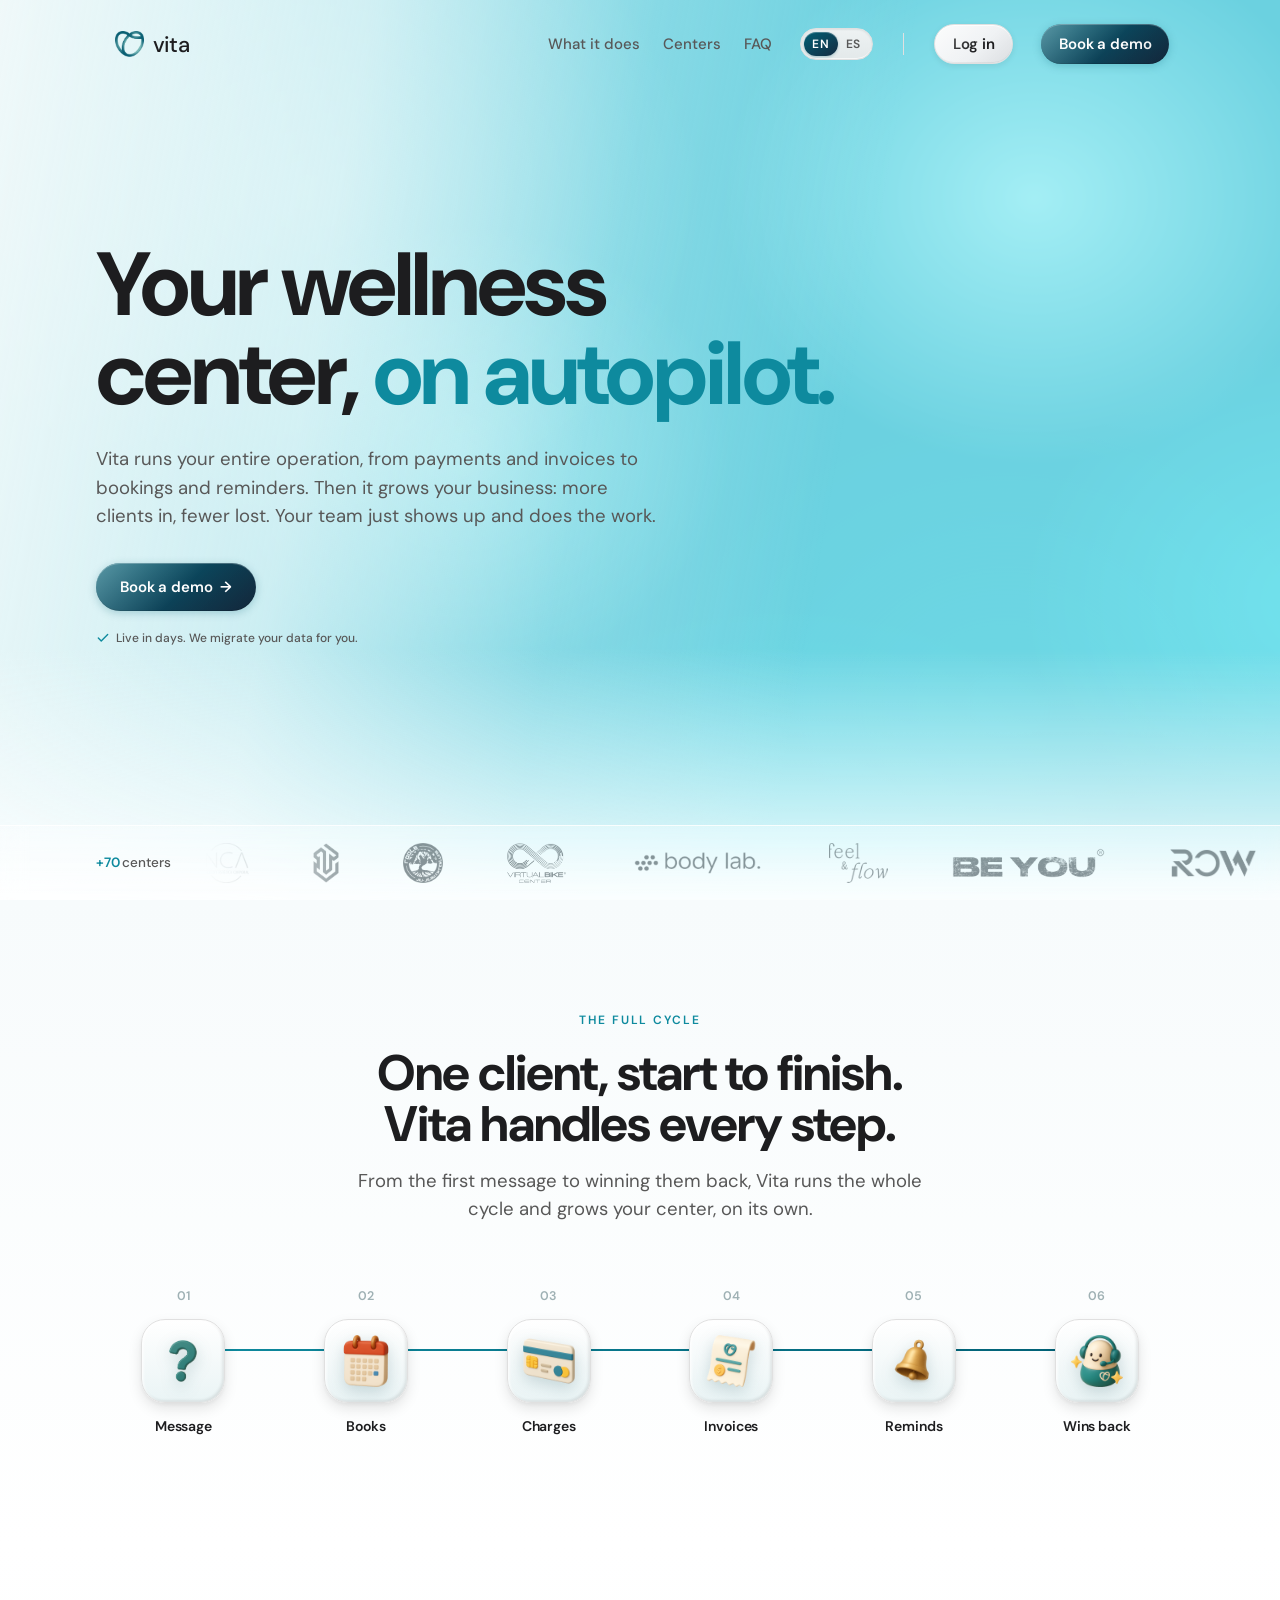
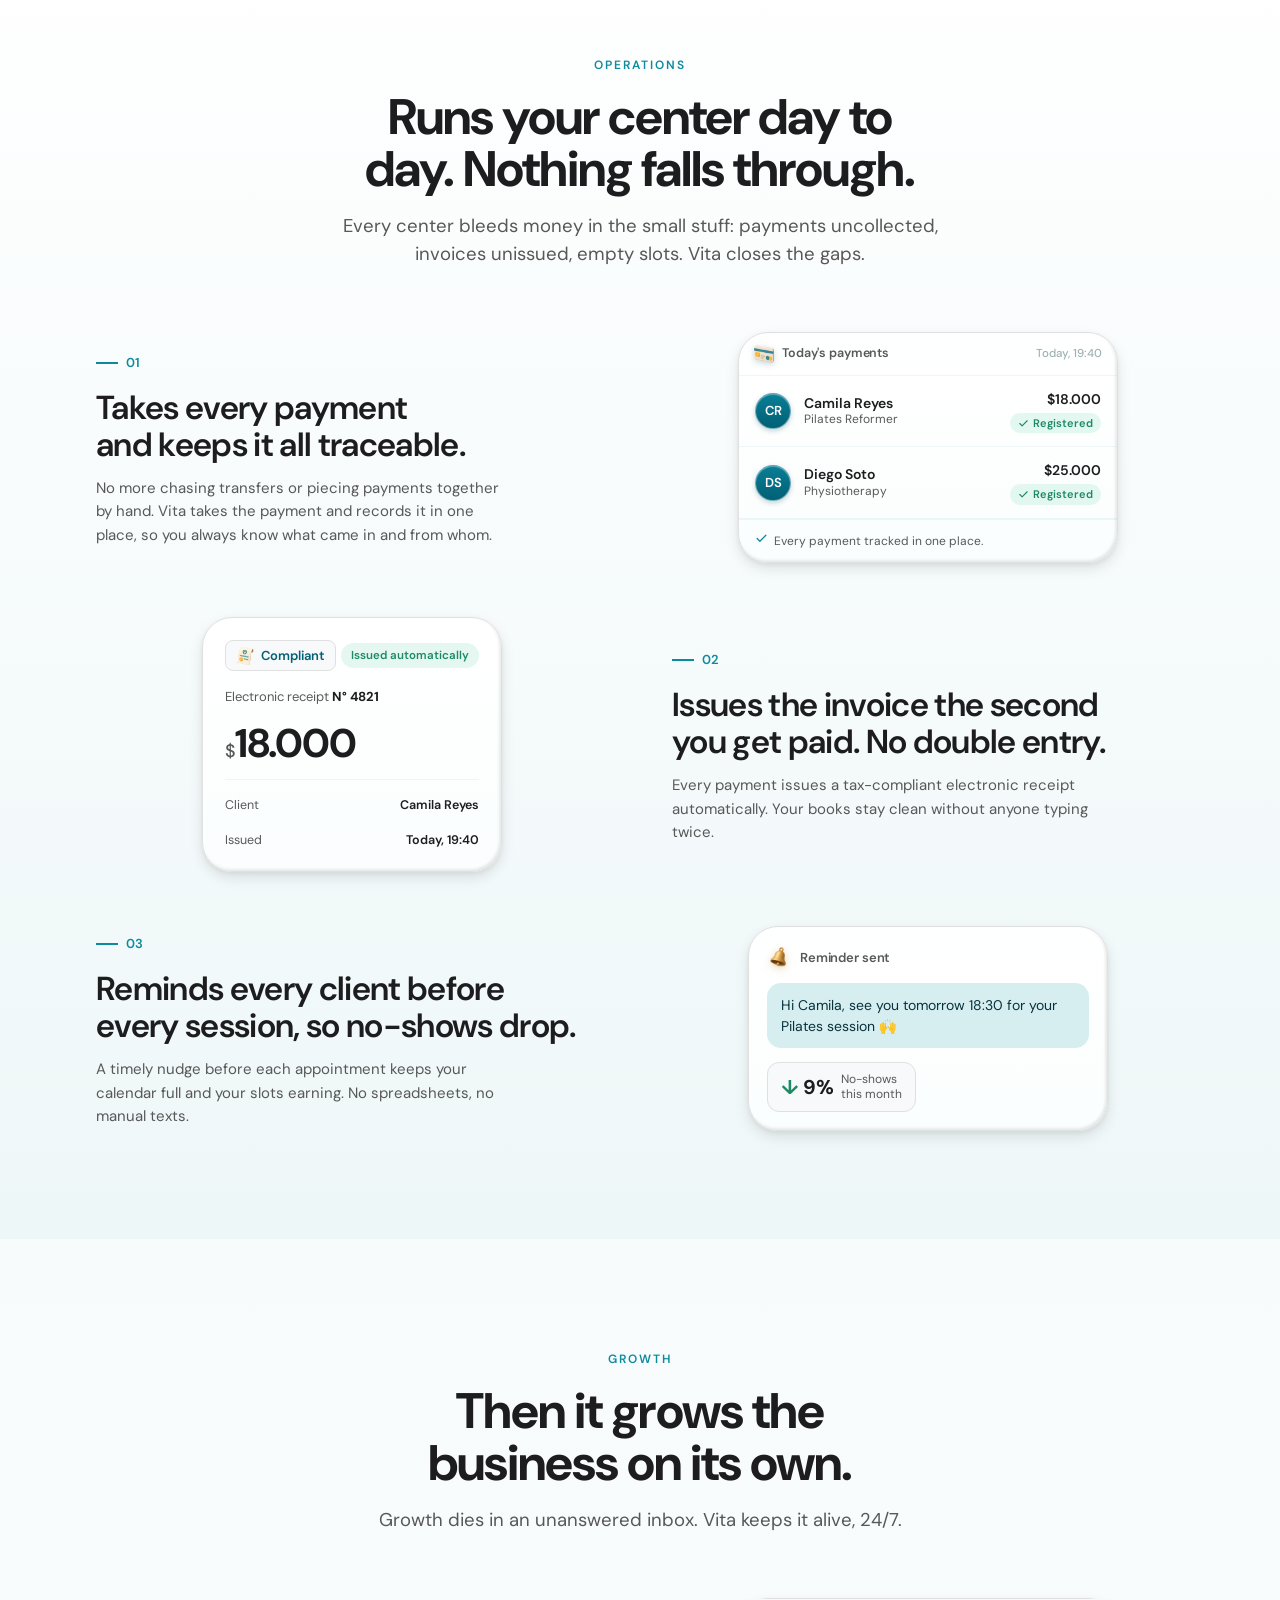
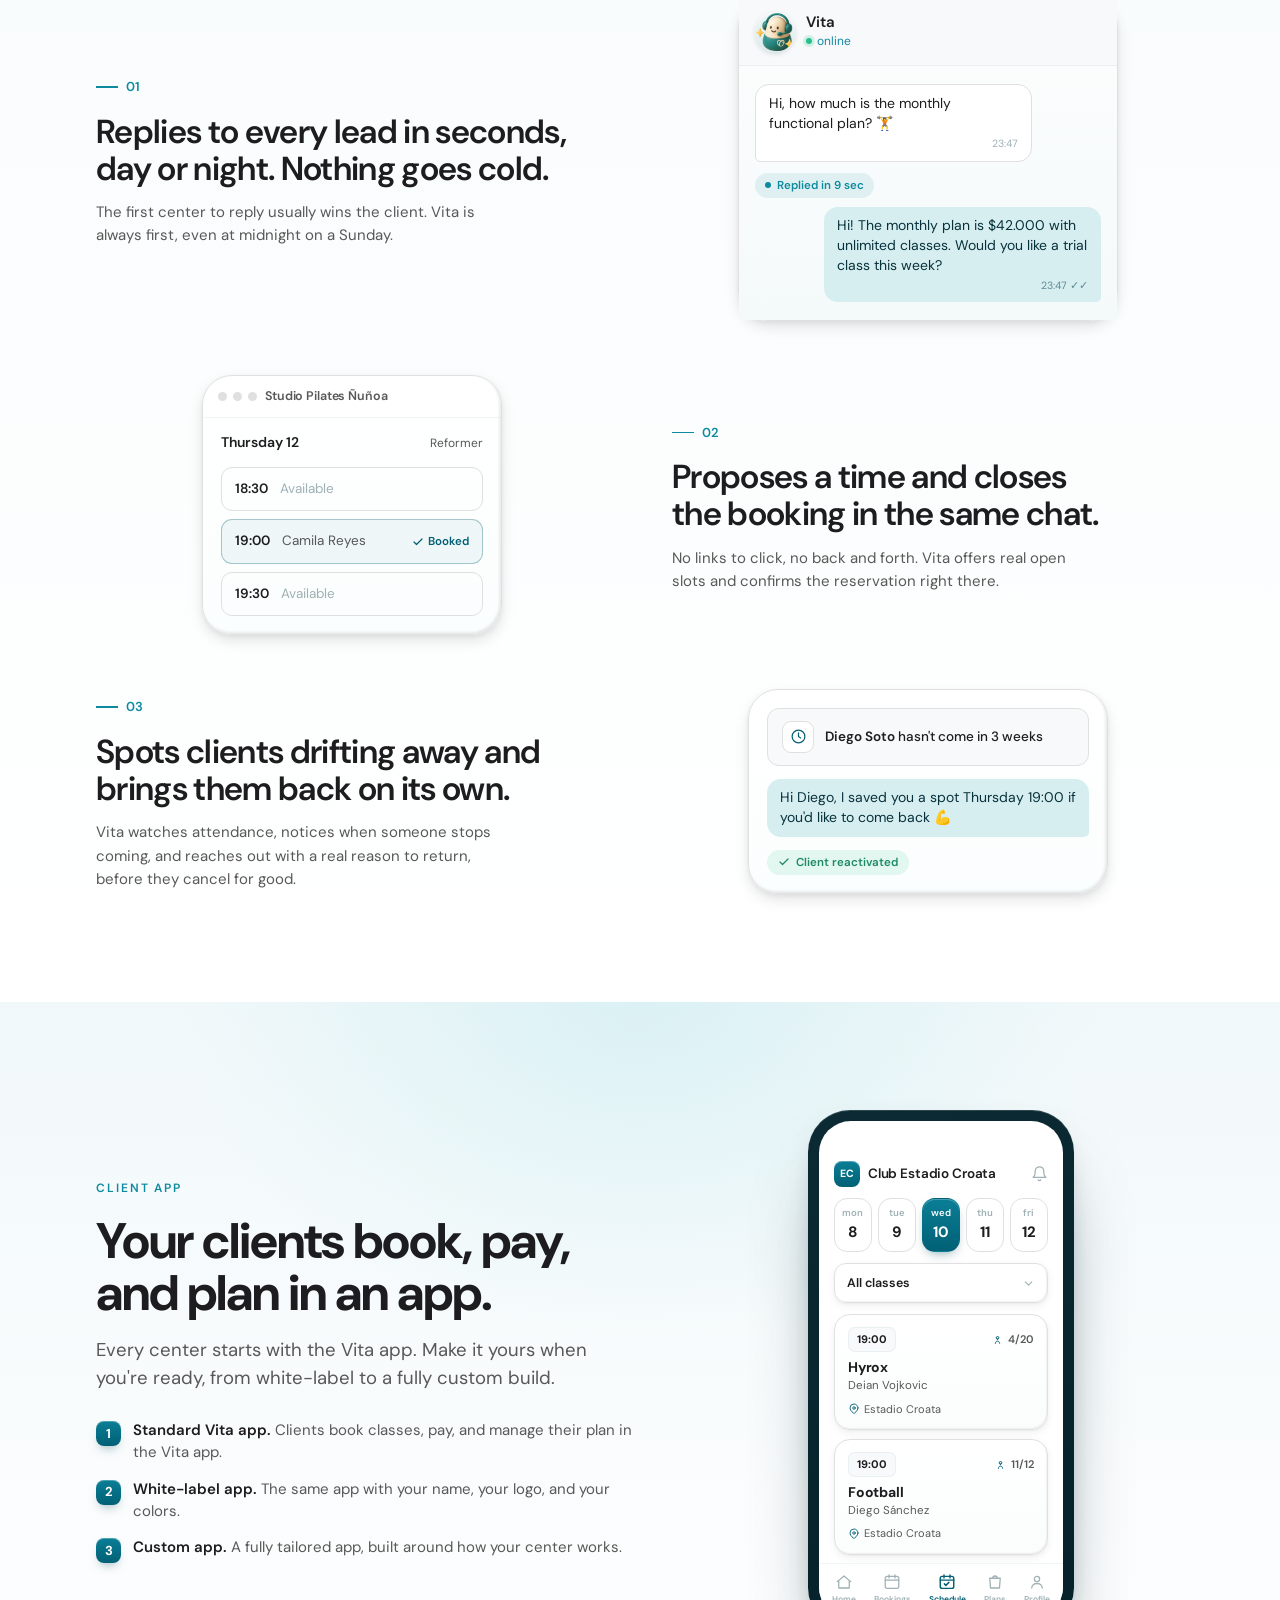
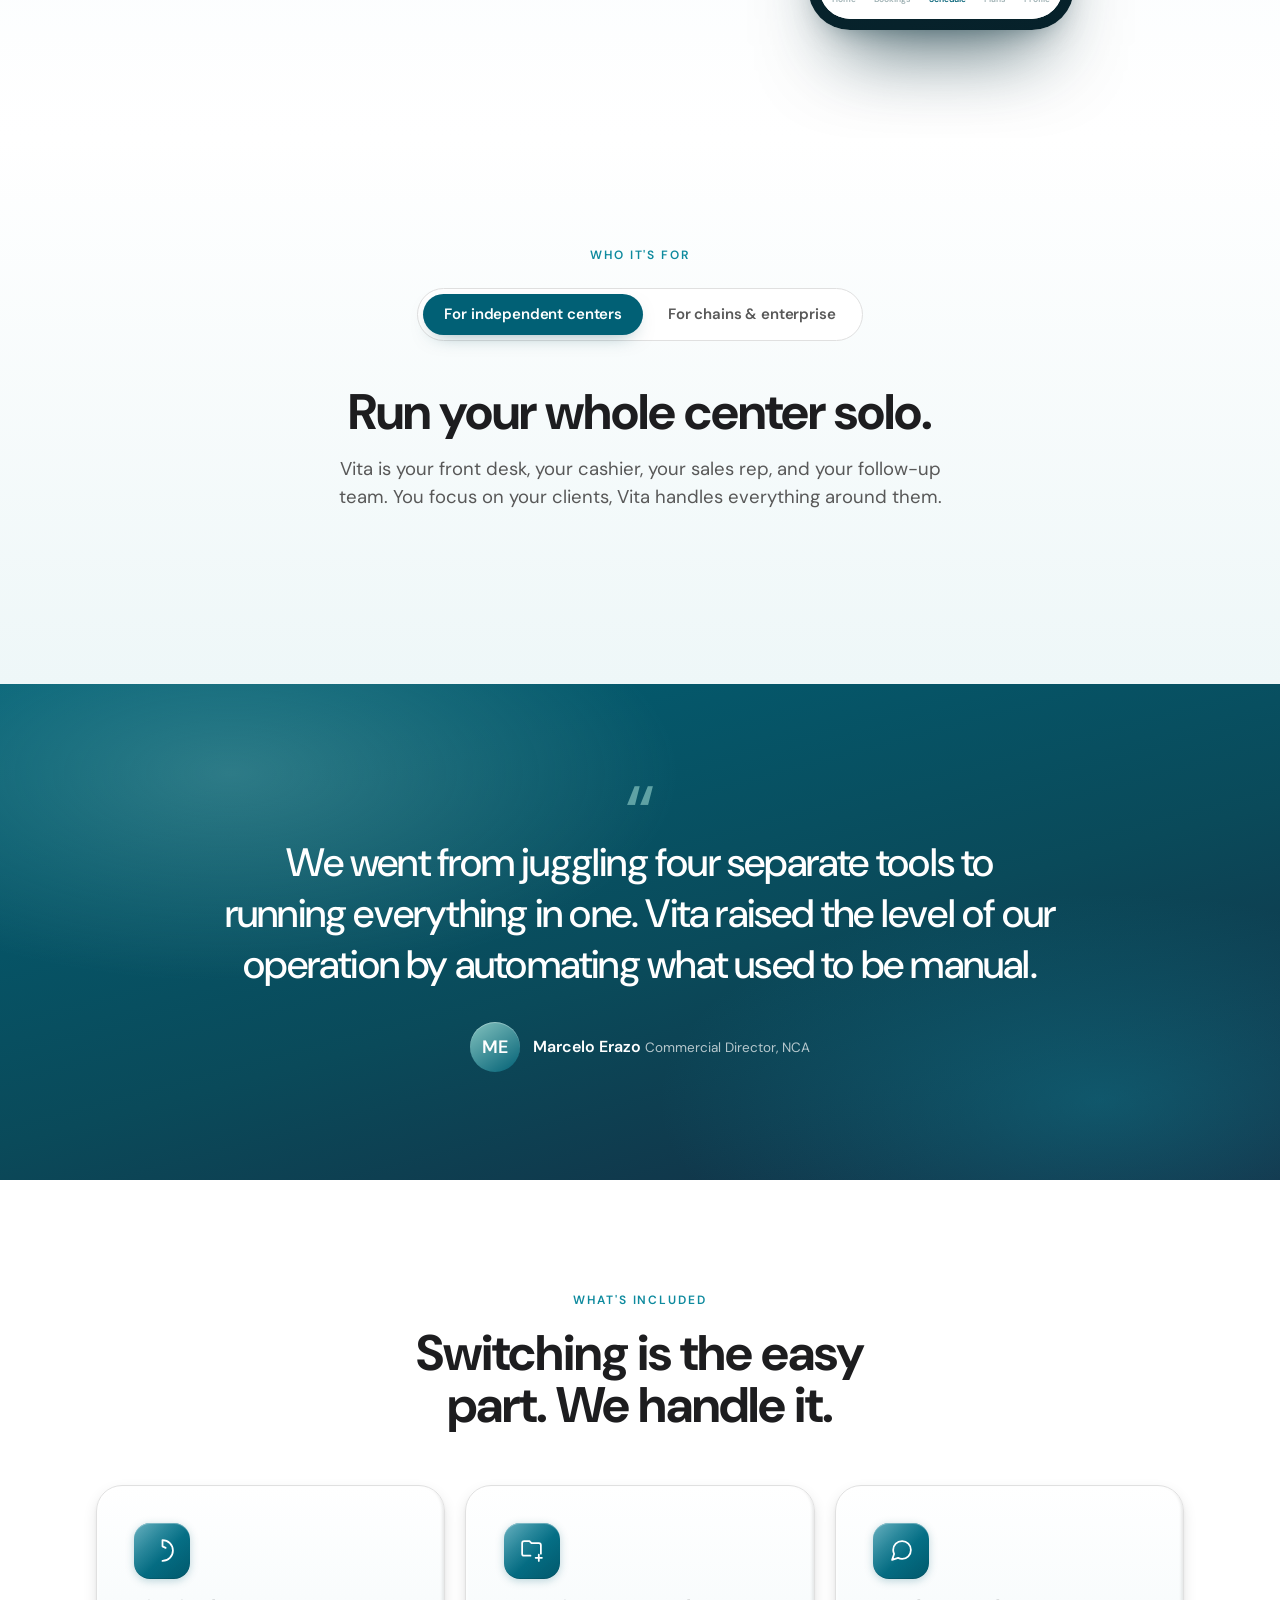
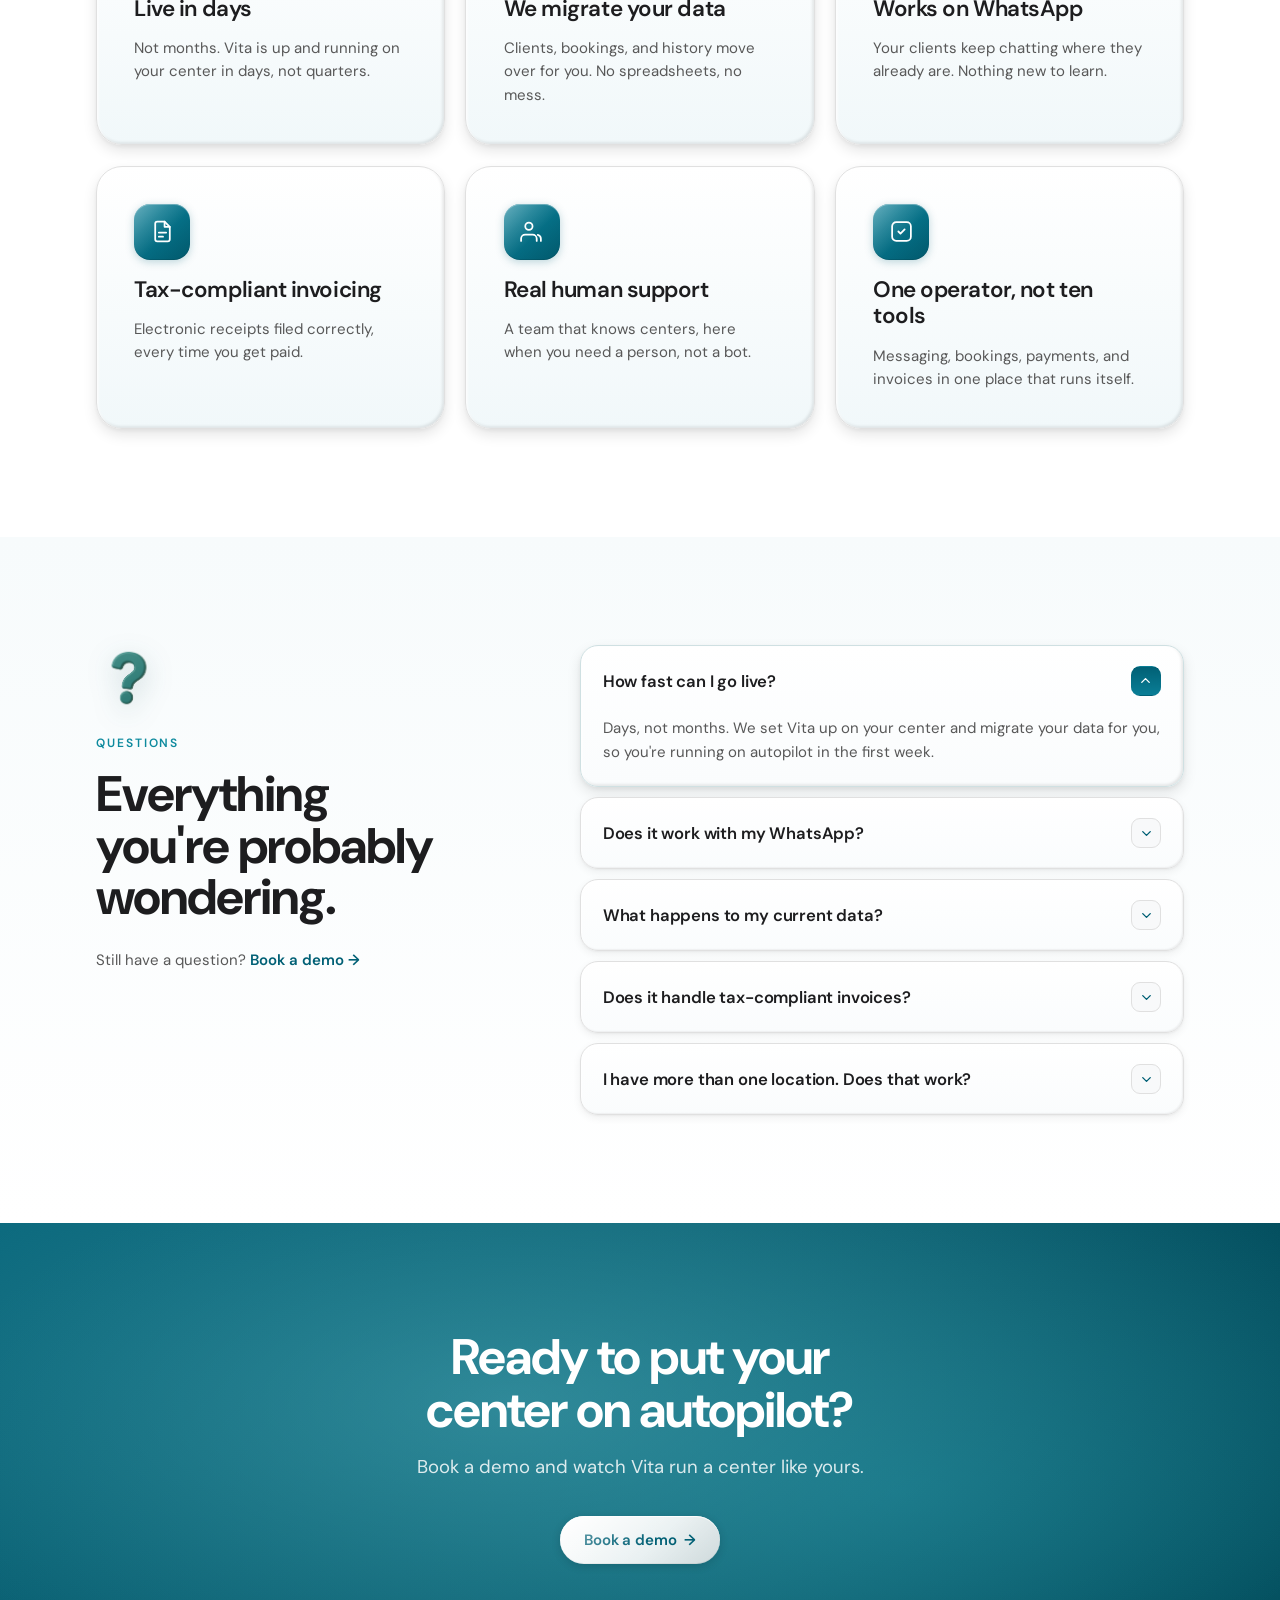
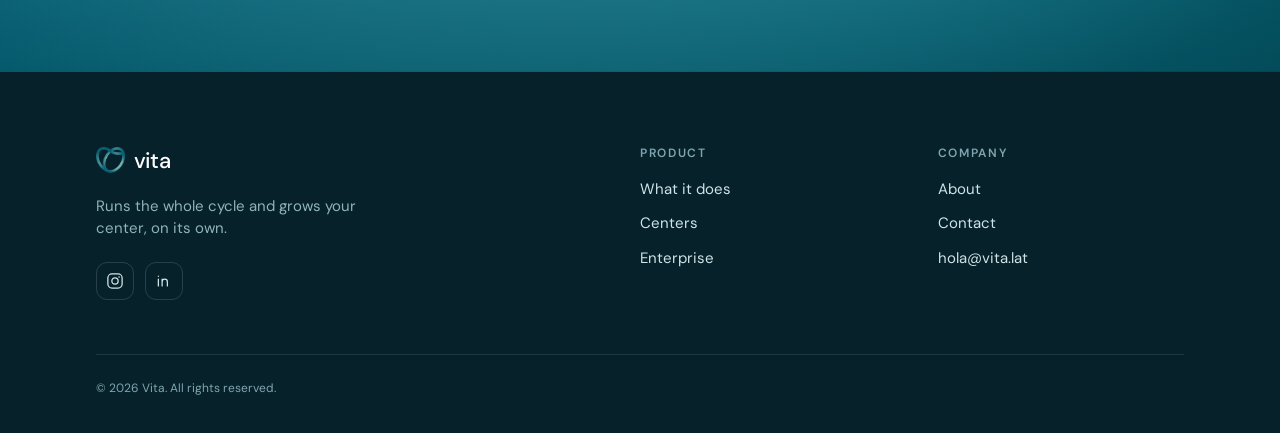
==== commit 63a07a24: "Update hero animation with vivid color blobs and refresh center pages Co-Authored-By: Claude Fable 5" ====
--- a/index.html
+++ b/index.html
@@ -37,6 +37,7 @@
 <!-- ===================== HERO ===================== -->
 <section class="hero" id="top">
   <div class="hero-bg" aria-hidden="true"></div>
+  <div class="hero-color" aria-hidden="true"></div>
   <div class="hero-sheen" aria-hidden="true"></div>
   <div class="hero-veil" aria-hidden="true"></div>
   <div class="hero-fade" aria-hidden="true"></div>
--- a/assets/vita.css
+++ b/assets/vita.css
@@ -112,24 +112,38 @@
   .menu-btn span{display:block;width:22px;height:2px;background:var(--ink);border-radius:2px}
 
   /* ---------- hero ---------- */
-  .hero{position:relative;overflow:hidden;background:#e9f4f5;min-height:100svh;display:flex;flex-direction:column}
-  .hero-bg{position:absolute;inset:0;background:url('hero-mesh.png') 50% 50%/170% 170% no-repeat;
-    animation:heroDrift 30s ease-in-out infinite alternate;will-change:background-position,transform}
+  .hero{position:relative;overflow:hidden;background:linear-gradient(120deg,#bfe6ea 0%,#7fc8d3 38%,#3a9fb3 70%,#016075 100%);min-height:100svh;display:flex;flex-direction:column}
+  .hero-bg{position:absolute;inset:0;background:url('hero-mesh.png') 50% 50%/180% 180% no-repeat;
+    background-color:#7fc8d3;
+    filter:saturate(1.32) contrast(1.05);
+    animation:heroDrift 26s ease-in-out infinite alternate;will-change:background-position,transform}
   @keyframes heroDrift{
-    0%{background-position:10% 20%;transform:scale(1.05)}
-    33%{background-position:52% 38%;transform:scale(1.10)}
-    66%{background-position:74% 66%;transform:scale(1.12)}
-    100%{background-position:34% 84%;transform:scale(1.06)}}
+    0%{background-position:6% 16%;transform:scale(1.06)}
+    33%{background-position:54% 36%;transform:scale(1.12)}
+    66%{background-position:78% 70%;transform:scale(1.15)}
+    100%{background-position:30% 88%;transform:scale(1.07)}}
+  /* vivid animated color blobs layered over the image */
+  .hero-color{position:absolute;inset:-20%;pointer-events:none;mix-blend-mode:screen;opacity:.9;
+    background:
+      radial-gradient(28% 34% at 72% 30%, rgba(127,212,222,.85), transparent 62%),
+      radial-gradient(26% 32% at 88% 62%, rgba(14,138,158,.75), transparent 64%),
+      radial-gradient(30% 30% at 58% 82%, rgba(1,96,117,.6), transparent 66%),
+      radial-gradient(22% 26% at 40% 50%, rgba(132,195,191,.55), transparent 68%);
+    animation:heroBlobs 18s ease-in-out infinite alternate;will-change:transform}
+  @keyframes heroBlobs{
+    0%{transform:translate3d(0,0,0) scale(1)}
+    50%{transform:translate3d(3%,-2.5%,0) scale(1.08) rotate(4deg)}
+    100%{transform:translate3d(-3%,2%,0) scale(1.04) rotate(-3deg)}}
   .hero-sheen{position:absolute;inset:-15%;pointer-events:none;mix-blend-mode:soft-light;
-    background:radial-gradient(34% 40% at 30% 28%, rgba(255,255,255,.6), transparent 70%),radial-gradient(30% 36% at 72% 72%, rgba(132,195,191,.5), transparent 72%);
-    animation:heroSheen 19s ease-in-out infinite alternate}
+    background:radial-gradient(34% 40% at 30% 28%, rgba(255,255,255,.7), transparent 70%),radial-gradient(30% 36% at 72% 72%, rgba(132,195,191,.55), transparent 72%);
+    animation:heroSheen 15s ease-in-out infinite alternate}
   @keyframes heroSheen{0%{transform:translate(-5%,-3%) rotate(0deg)}100%{transform:translate(8%,6%) rotate(7deg)}}
   @keyframes heroFlow{
     0%{background-position:0% 0%,100% 0%,50% 100%,0% 100%,0 0}
     50%{background-position:24% 30%,72% 24%,38% 72%,30% 64%,0 0}
     100%{background-position:8% 14%,88% 40%,60% 84%,12% 86%,0 0}}
   .hero-veil{position:absolute;inset:0;pointer-events:none;
-    background:linear-gradient(100deg,rgba(244,250,250,.95) 0%,rgba(244,250,250,.68) 25%,rgba(244,250,250,.18) 45%,rgba(244,250,250,0) 63%)}
+    background:linear-gradient(100deg,rgba(245,250,250,.96) 0%,rgba(245,250,250,.7) 26%,rgba(245,250,250,.2) 46%,rgba(245,250,250,0) 64%)}
   .hero-fade{position:absolute;inset:0;pointer-events:none;background:linear-gradient(180deg,rgba(246,250,250,0) 72%,rgba(255,255,255,.92) 100%)}
   .hero-logos{position:relative;z-index:3;border-top:1px solid rgba(255,255,255,.6);
     background:linear-gradient(180deg,rgba(255,255,255,.34),rgba(255,255,255,.66));
@@ -456,7 +470,7 @@
   .reveal-done .reveal{opacity:1!important;transform:none!important;transition:none!important}
   @media (prefers-reduced-motion:reduce){
     .reveal{opacity:1;transform:none;transition:none}
-    .hero-bg,.hero-sheen,.marquee-track,.cta-grad{animation:none}
+    .hero-bg,.hero-color,.hero-sheen,.marquee-track,.cta-grad{animation:none}
     .cycle-rail .cycle-line::after{transform:scaleX(1)}
   }
 
@@ -481,6 +495,22 @@
     .nav-cta{padding:0 .9rem;font-size:13px;height:38px}
     .cycle-rail{grid-template-columns:repeat(3,1fr);row-gap:34px}
     .cycle-line{display:none}
+    /* center everything on mobile */
+    .hero-grid{margin:0 auto;text-align:center;padding:104px 0 52px}
+    .hero-copy{display:flex;flex-direction:column;align-items:center}
+    .subhead{margin-left:auto;margin-right:auto}
+    .hero-cta{justify-content:center}
+    .microproof{justify-content:center;text-align:left}
+    .act-row,.act-row.flip{text-align:center;justify-items:center}
+    .act-copy{display:flex;flex-direction:column;align-items:center}
+    .act-step{justify-content:center}
+    .act-copy p.desc{margin-left:auto;margin-right:auto}
+    .act-visual{width:100%}
+    .boutique-grid{text-align:center}
+    .boutique-copy{display:flex;flex-direction:column;align-items:center}
+    .feat-list{text-align:left;max-width:420px;margin-left:auto;margin-right:auto}
+    .incl-grid{grid-template-columns:1fr;max-width:460px;margin-left:auto;margin-right:auto}
+    .incl-card{text-align:center;align-items:center}
   }
   @media (max-width:600px){
     /* stack the who-it's-for toggle: two long labels won't fit side by side */
@@ -491,12 +521,18 @@
       box-shadow:0 2px 8px rgba(1,96,117,.28),inset 0 1px 0 rgba(255,255,255,.25)}
   }
   @media (max-width:520px){
-    .hero-logos-row{flex-direction:column;align-items:flex-start;gap:11px}
-    .ft-top{grid-template-columns:1fr}
-    .ft-bot{flex-direction:column;align-items:flex-start}
+    .hero-logos-row{flex-direction:column;align-items:center;gap:12px;text-align:center}
+    .ft-top{grid-template-columns:1fr;text-align:center}
+    .ft-brand{display:flex;flex-direction:column;align-items:center}
+    .ft-brand .ft-tag{margin-left:auto;margin-right:auto}
+    .ft-soc{justify-content:center}
+    .ft-col ul{align-items:center}
+    .ft-bot{flex-direction:column;align-items:center;text-align:center}
     .cycle-rail{grid-template-columns:repeat(2,1fr)}
-    .hero-grid{padding:88px 0 48px}
+    .hero-grid{padding:96px 0 44px}
     .quote-band .quote-mark{height:38px}
+    .lang{margin-left:0}
+    .nav-inner{justify-content:space-between}
   }
 
   /* ========== onboarding / what you get ========== */
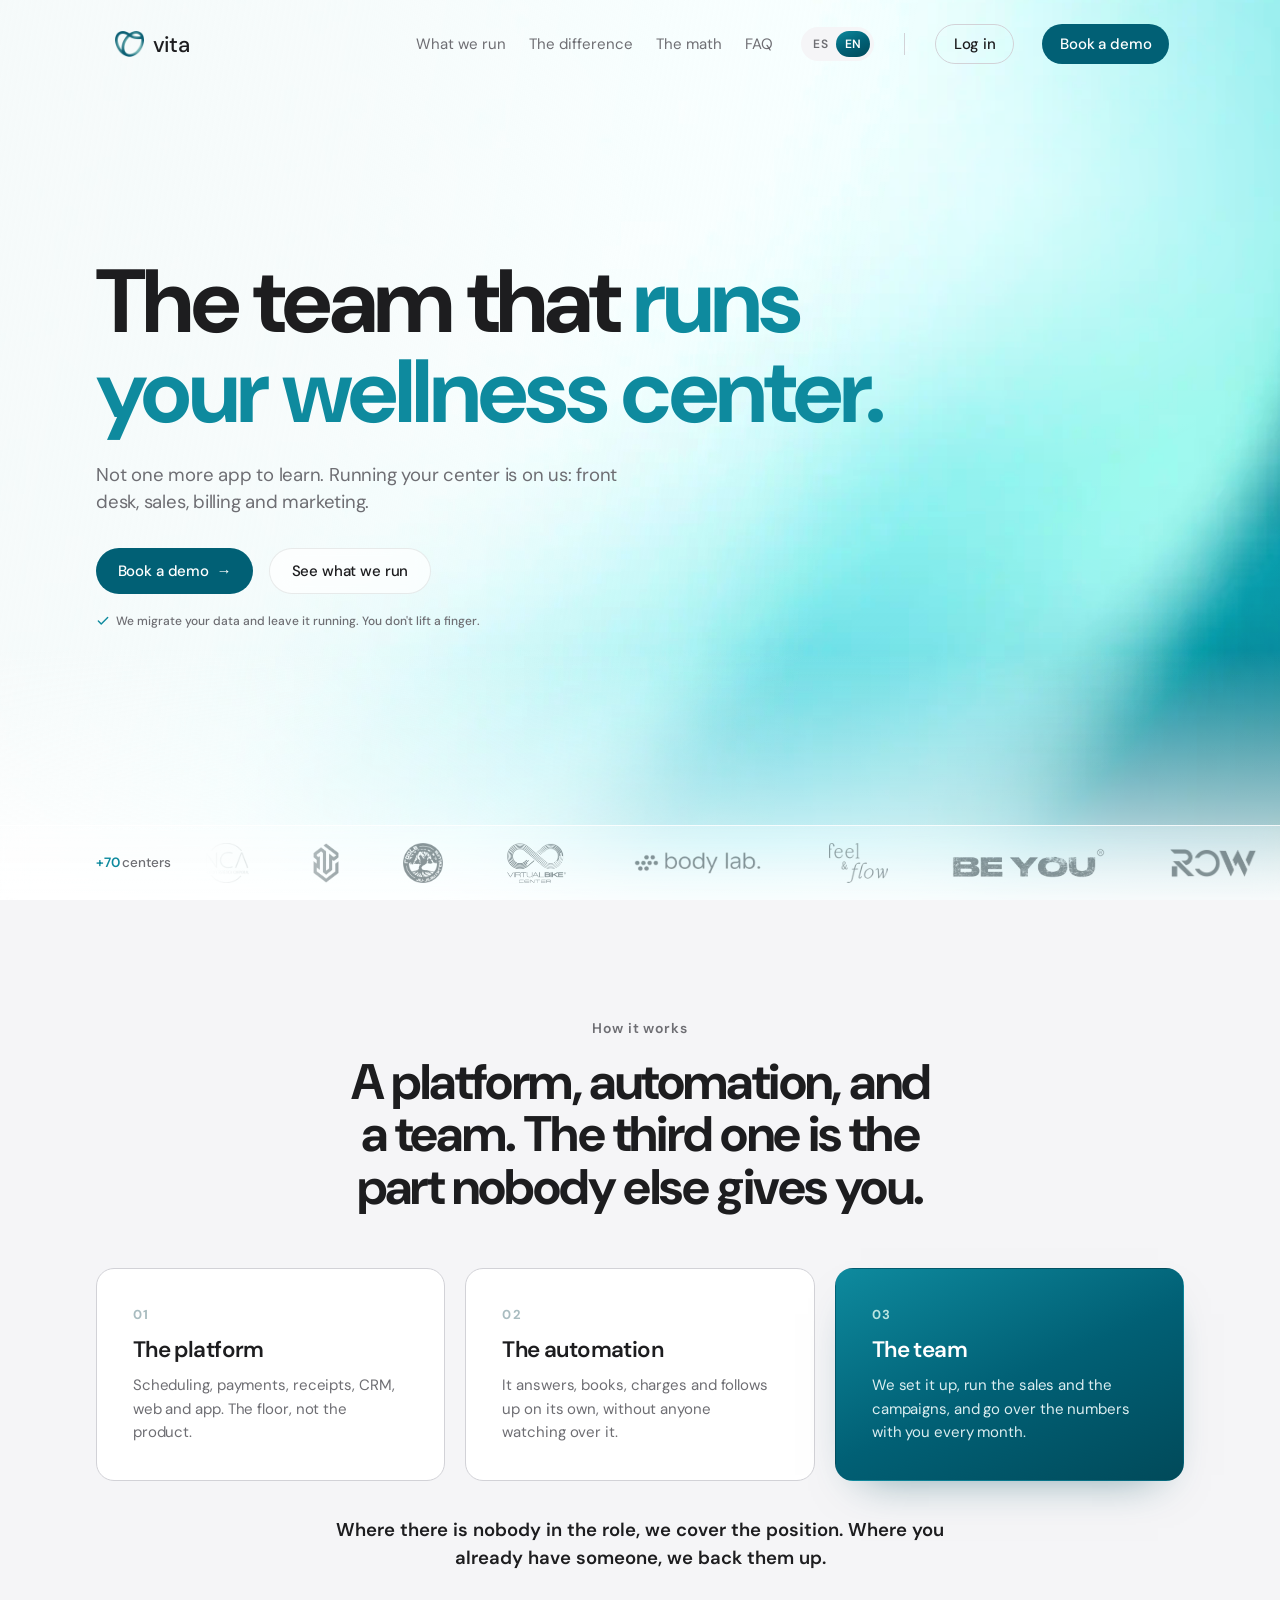
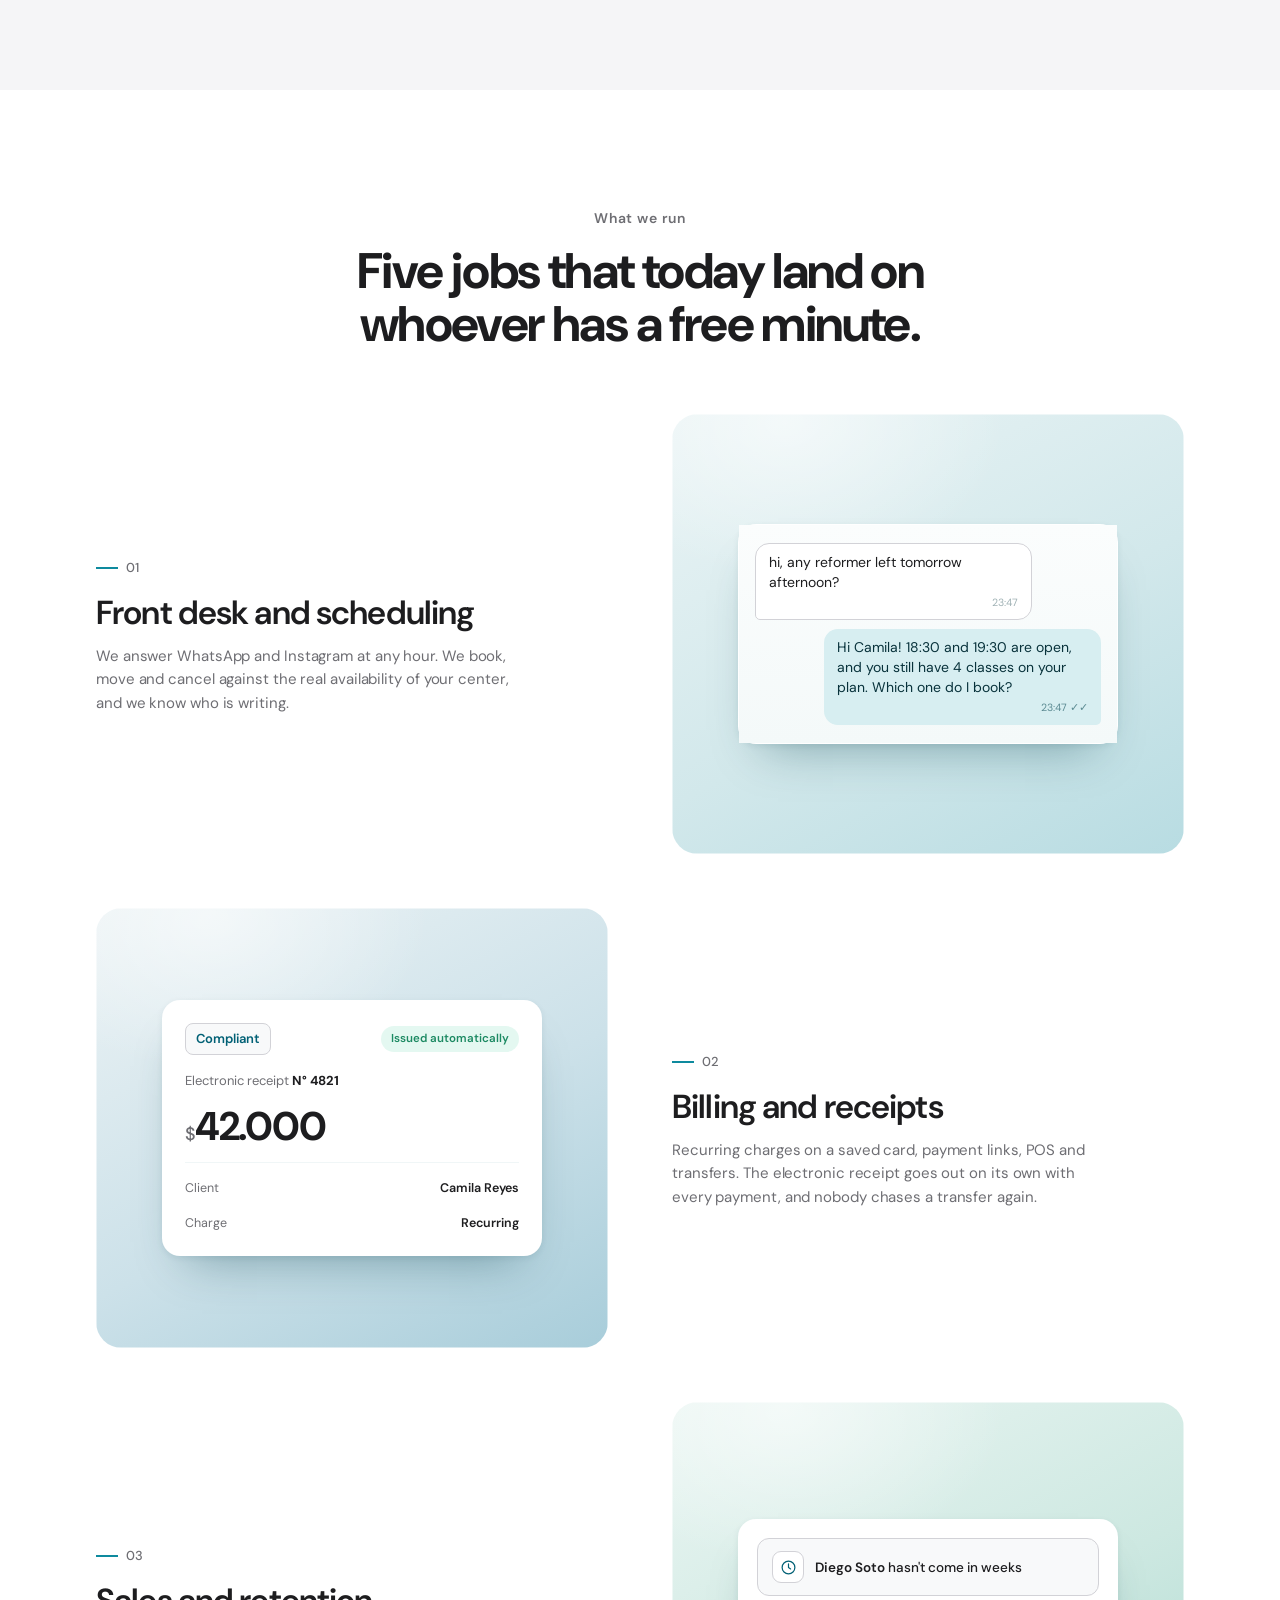
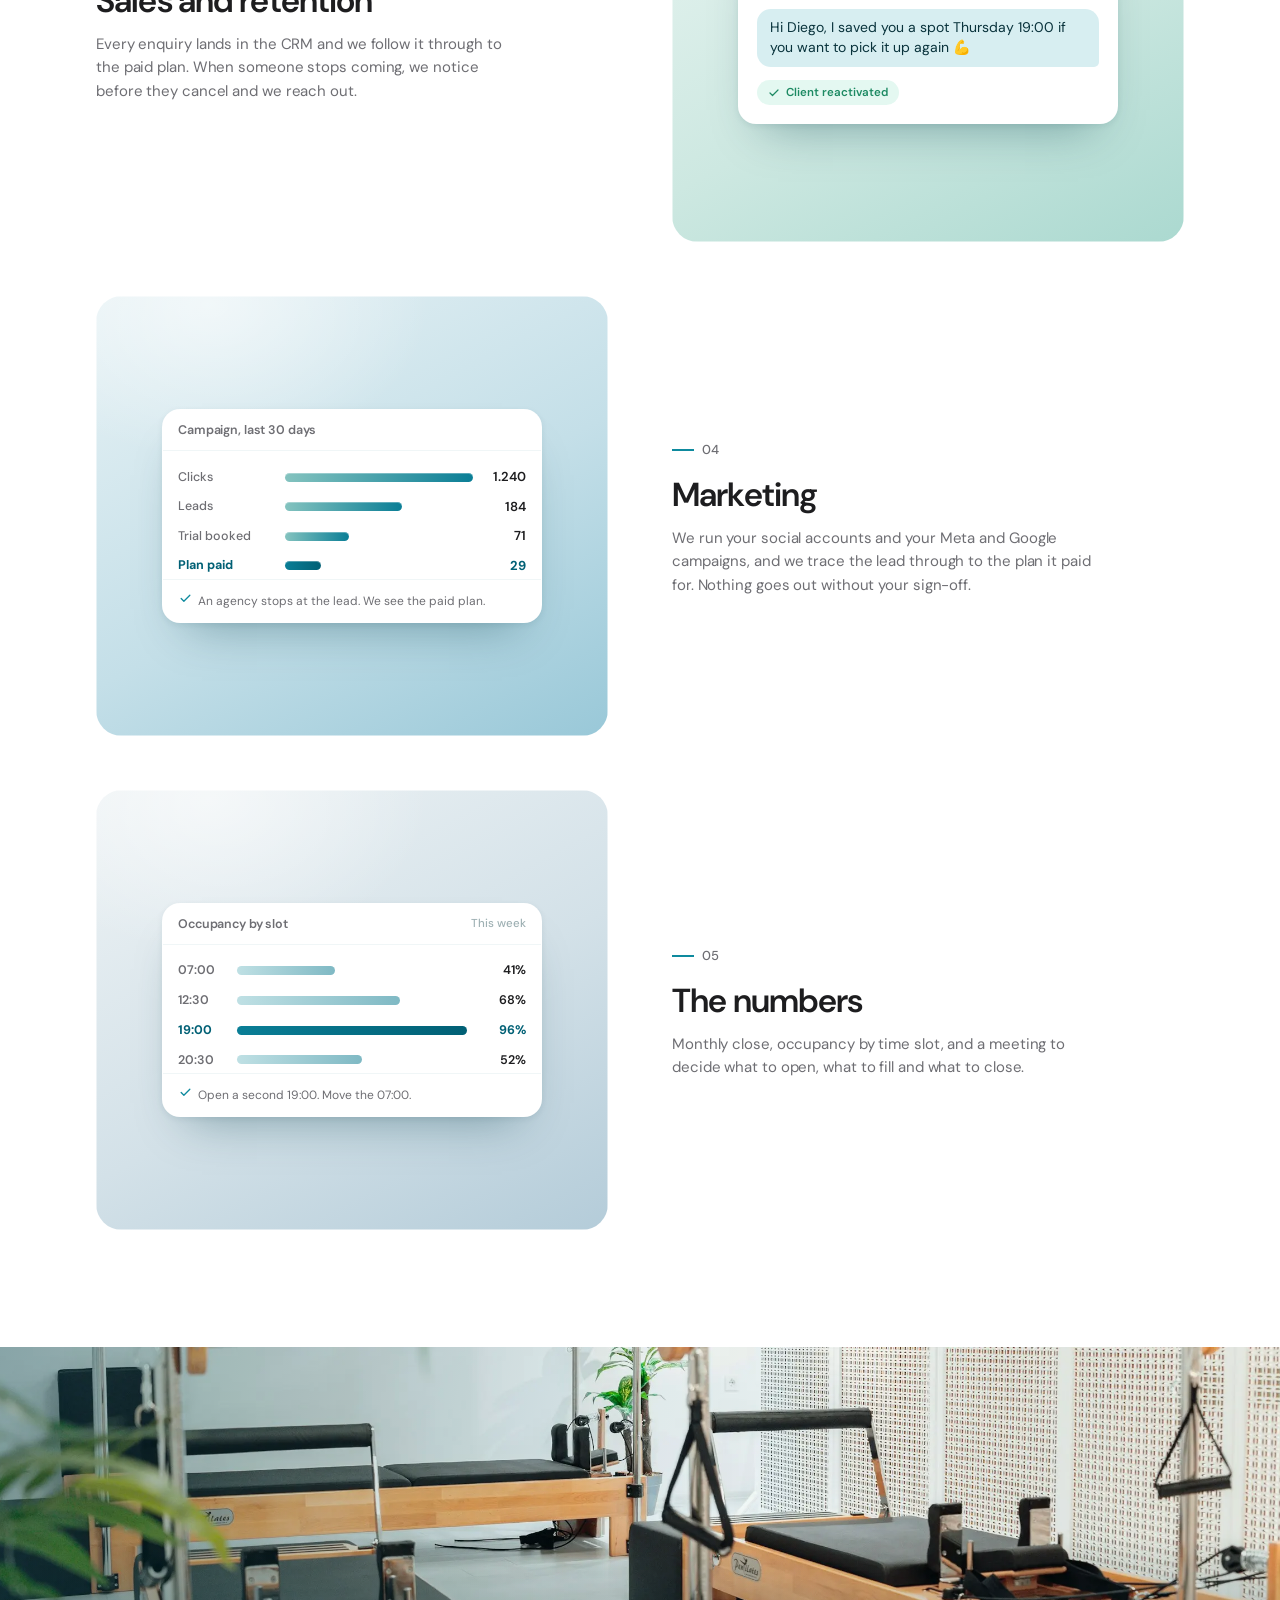
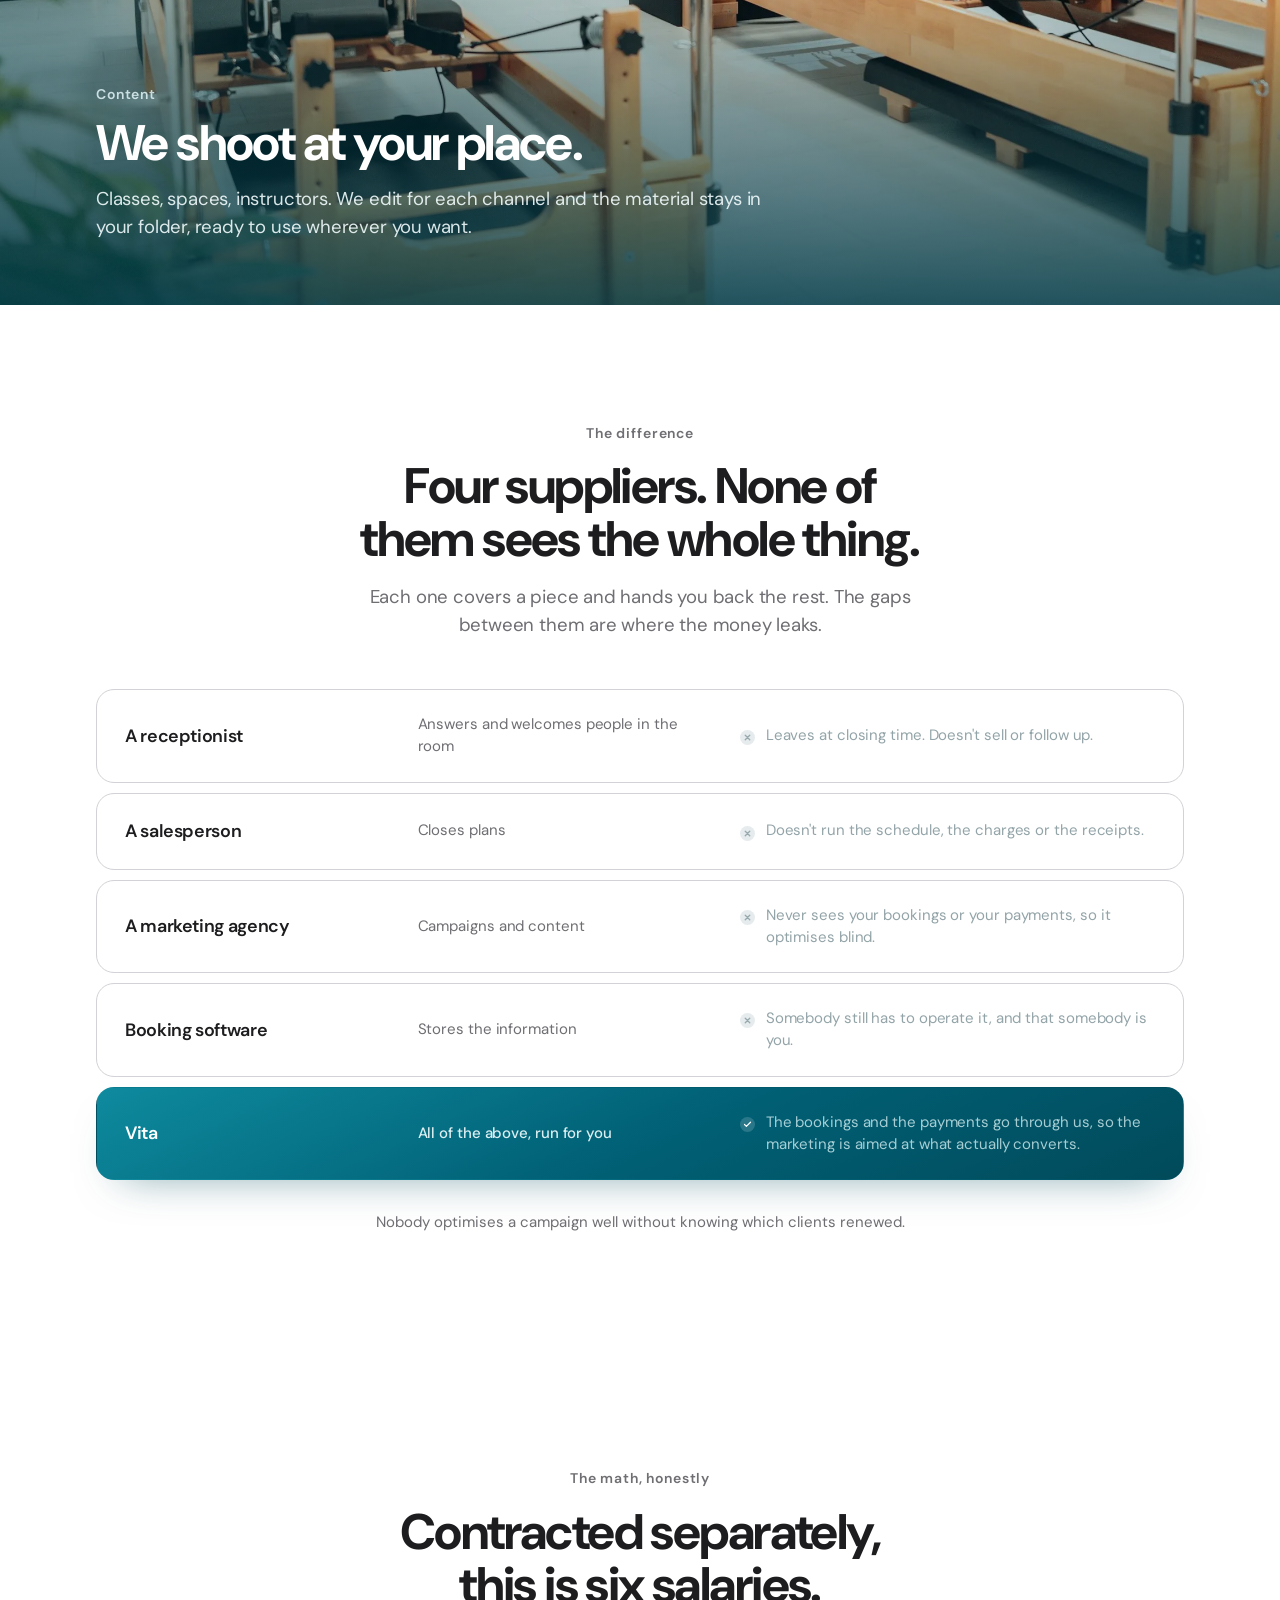
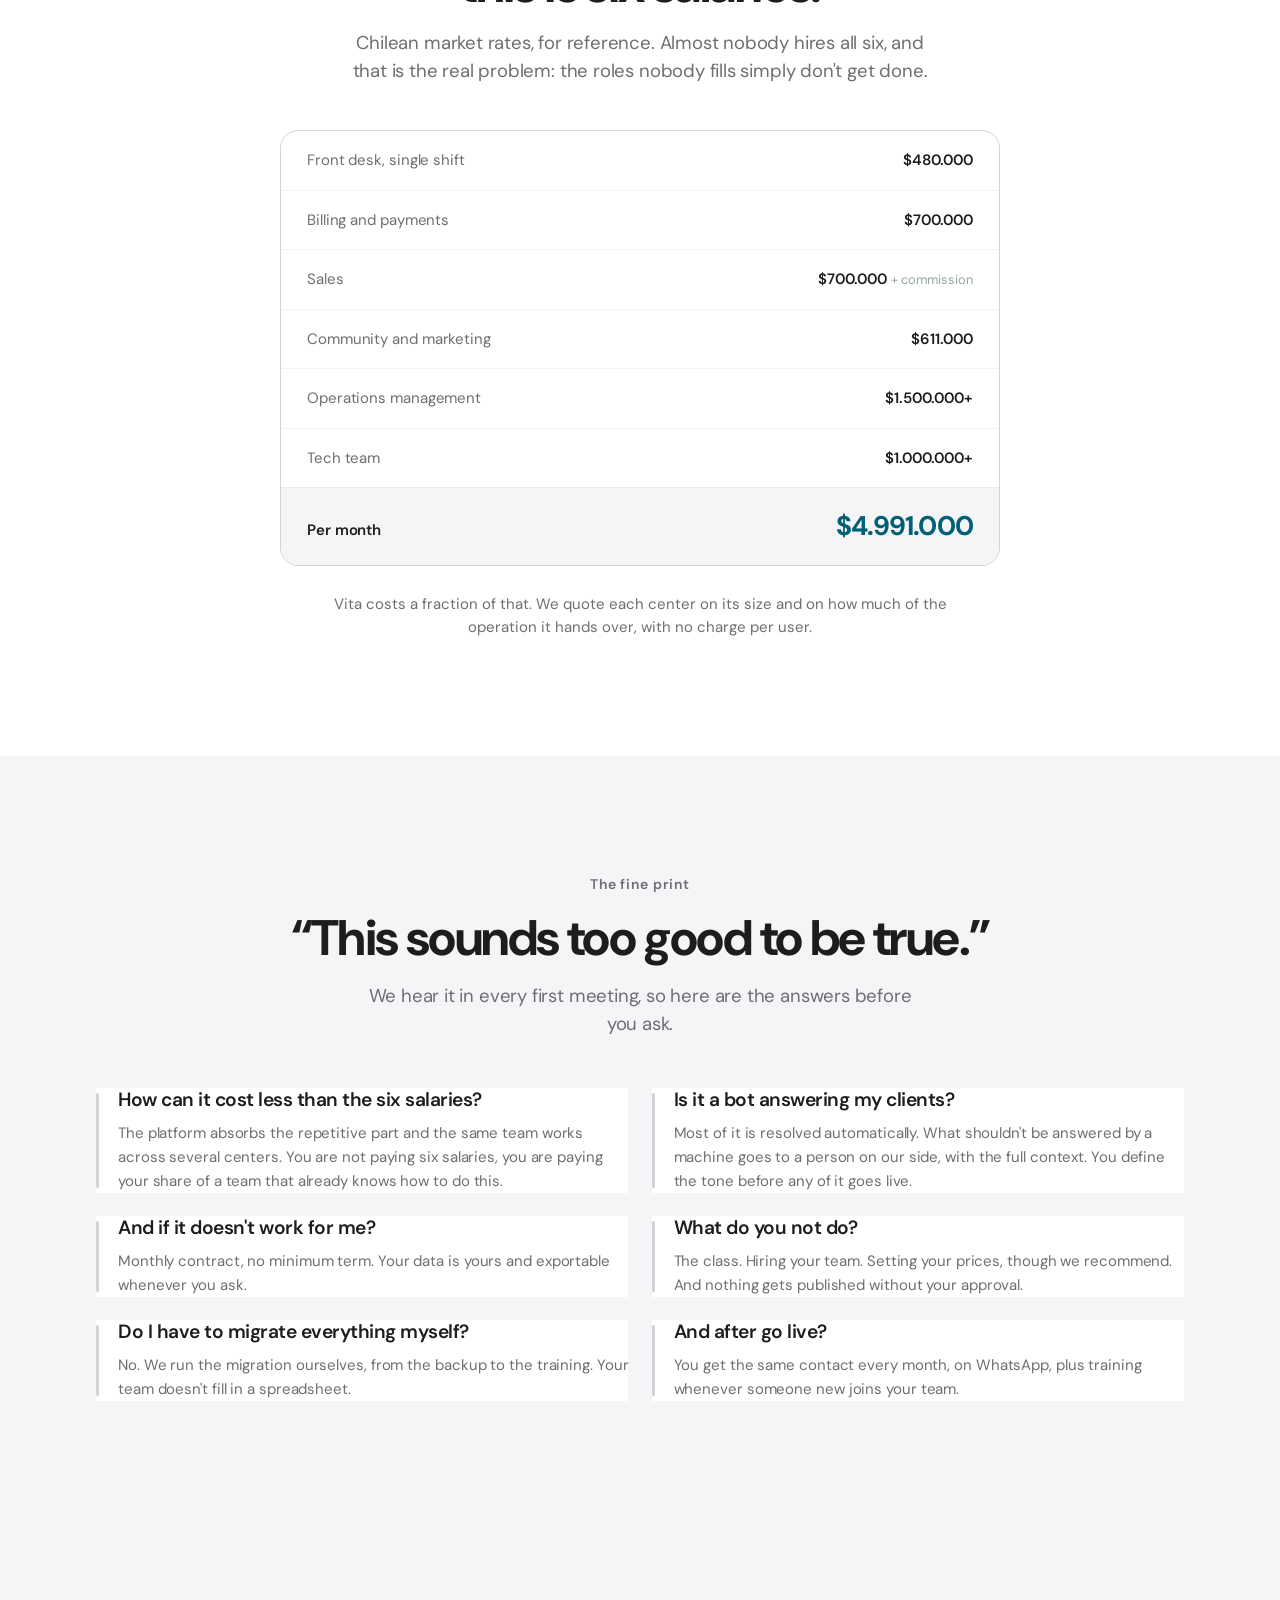
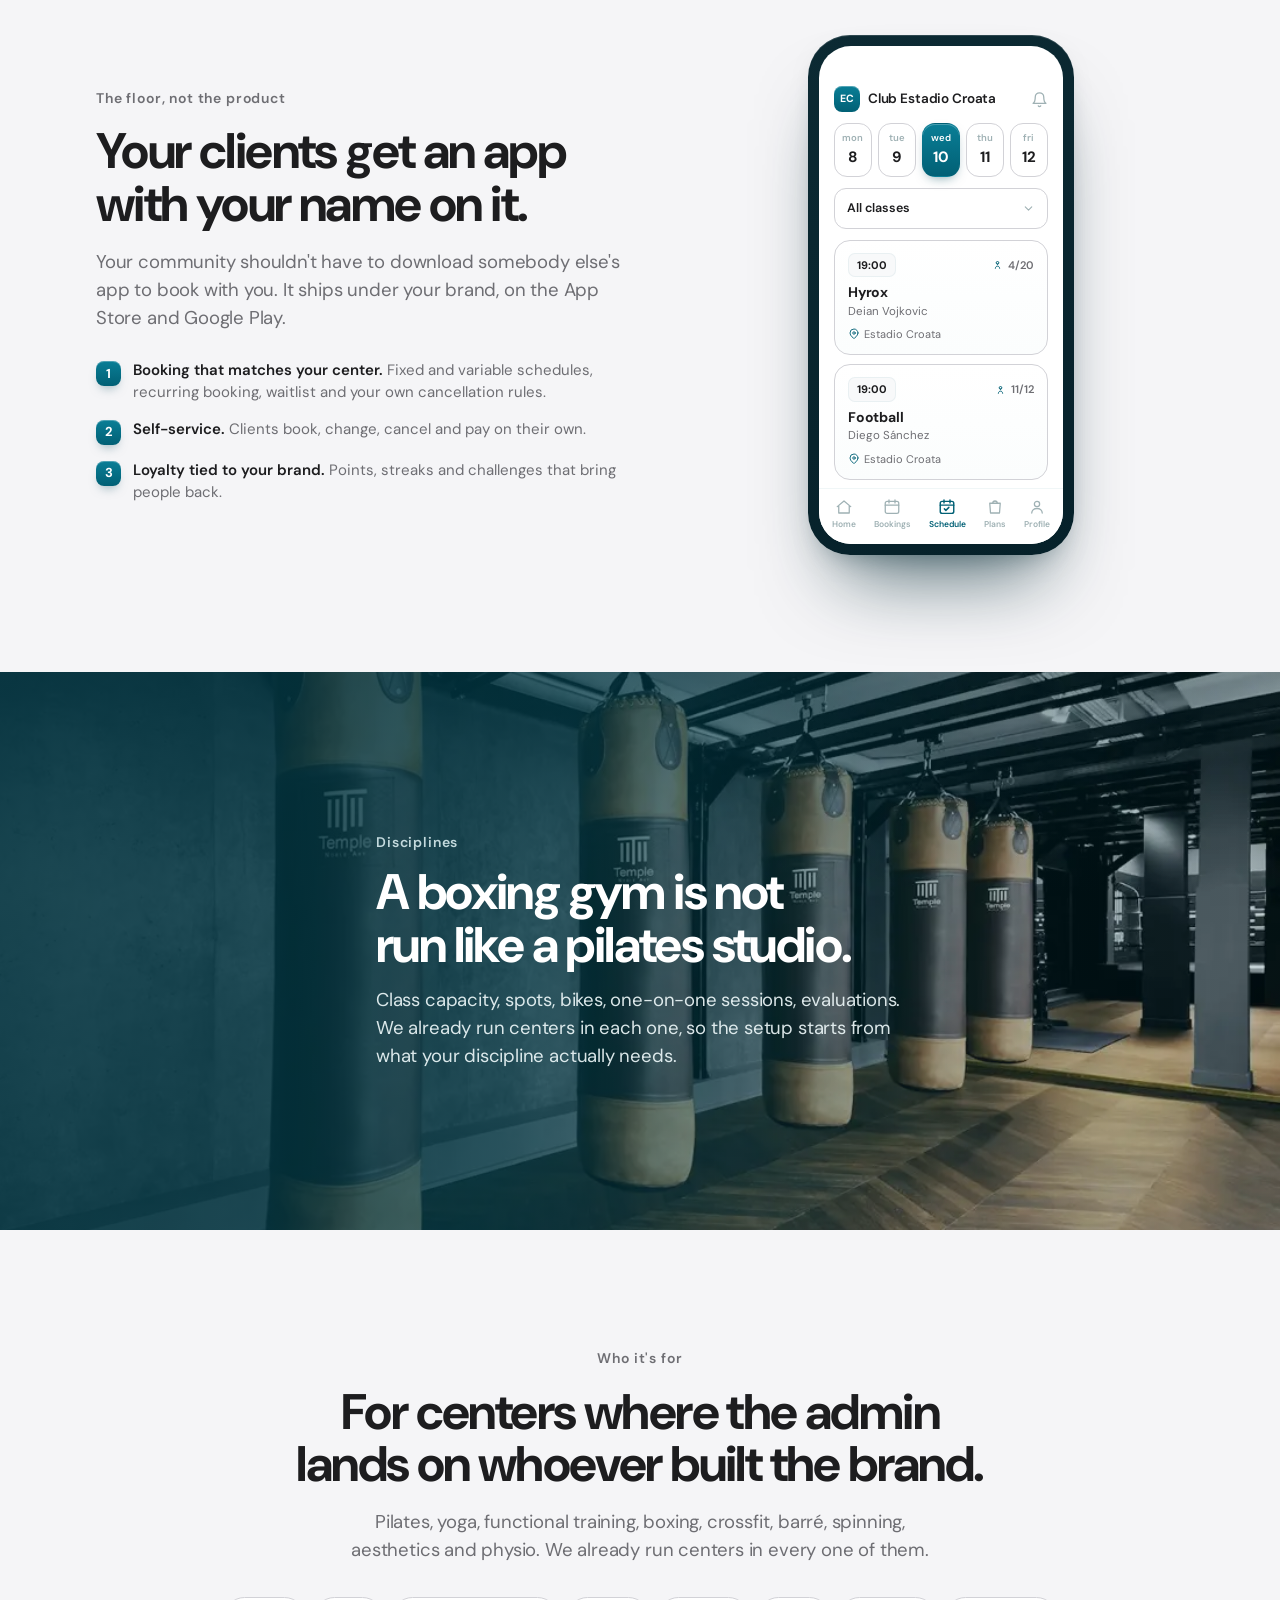
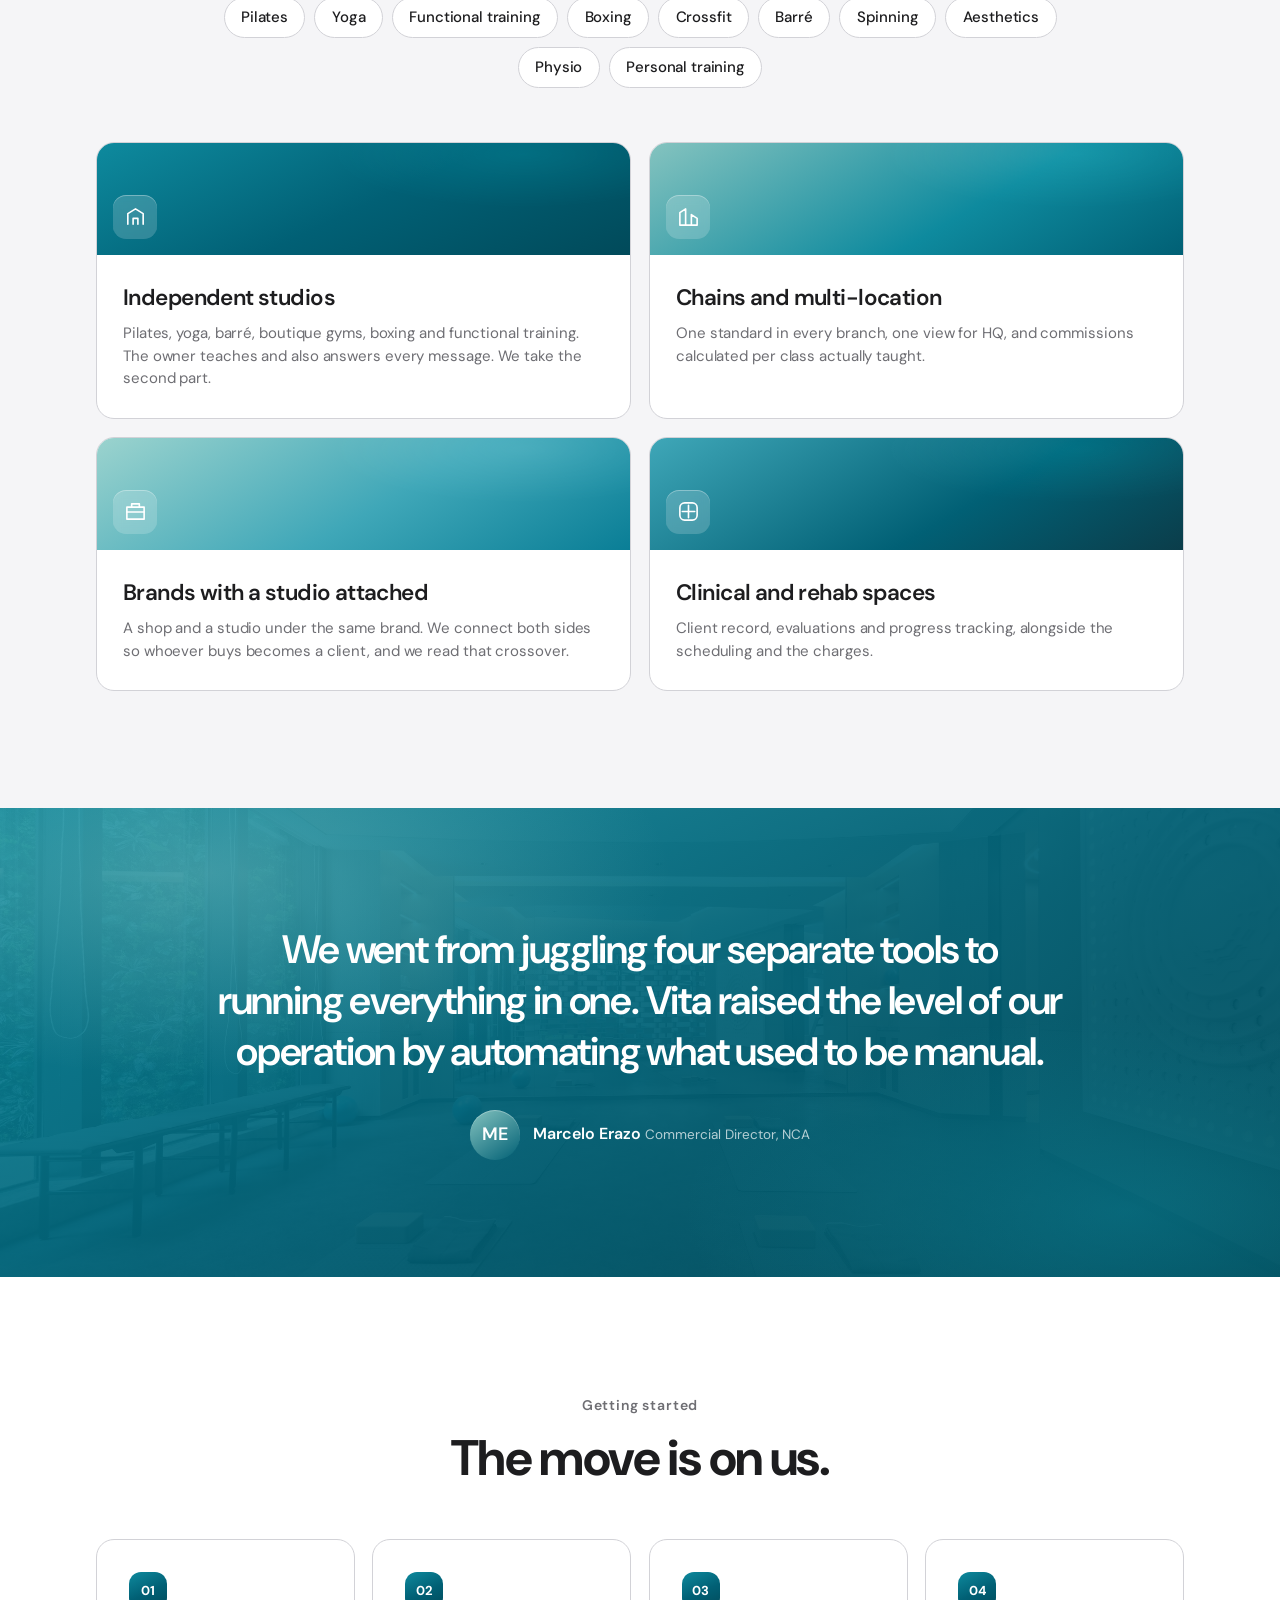
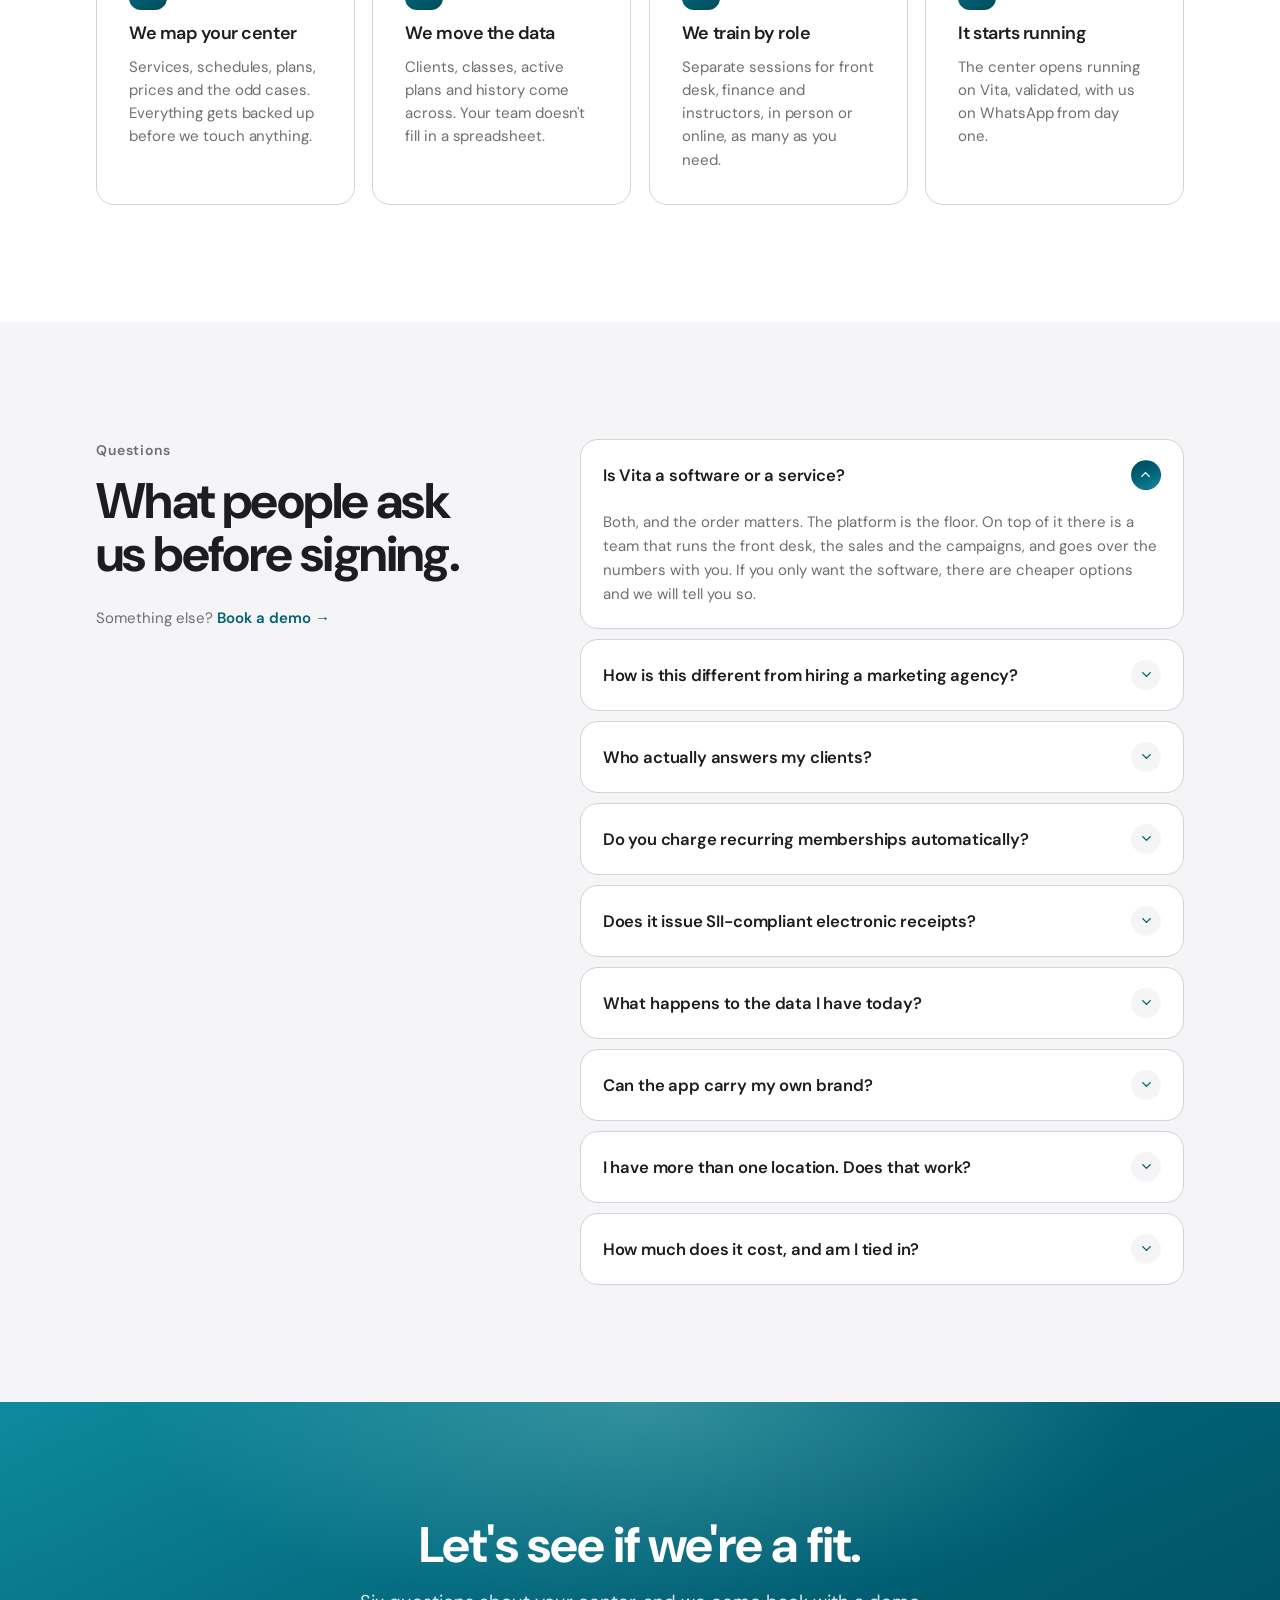
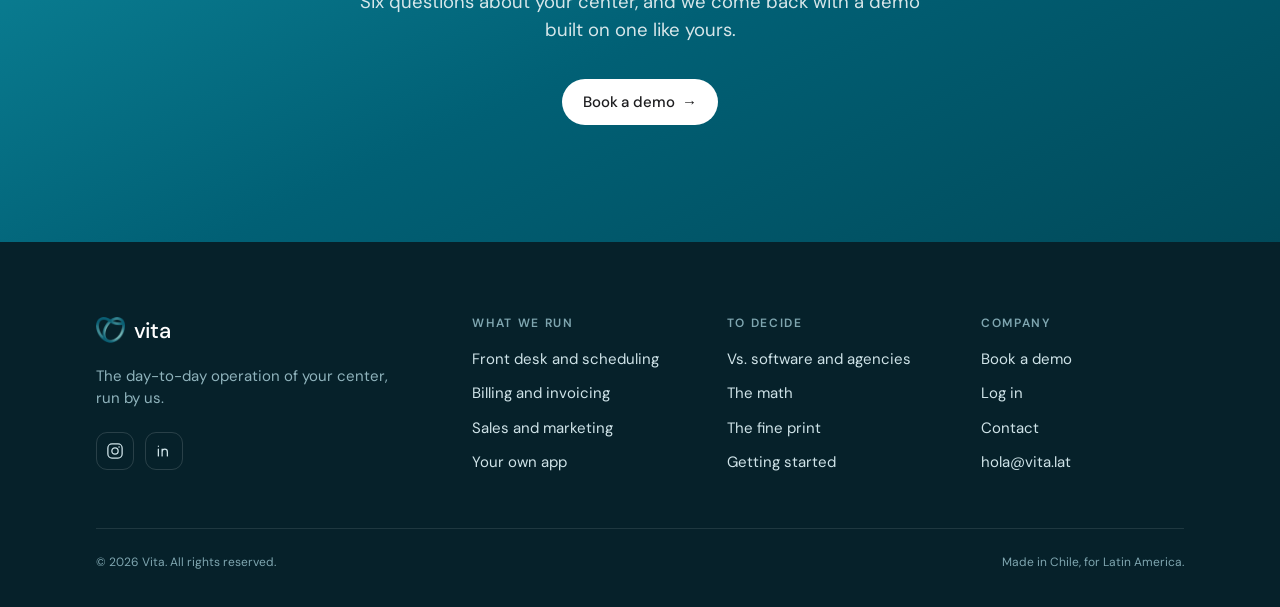
==== commit aff3b85e: "Reposicionar la landing, SEO, español por defecto y flujo de demo Reescritura completa del sitio alr" ====
--- a/index.html
+++ b/index.html
@@ -1,38 +1,83 @@
 <!DOCTYPE html>
-<html lang="en">
+<html lang="es-CL">
 <head>
 <meta charset="UTF-8" />
 <meta name="viewport" content="width=device-width, initial-scale=1.0" />
-<title>vita · Your wellness center, on autopilot</title>
-<link rel="preconnect" href="https://fonts.googleapis.com" />
-<link rel="preconnect" href="https://fonts.gstatic.com" crossorigin />
-<link href="https://fonts.googleapis.com/css2?family=DM+Sans:opsz,wght@9..40,400;9..40,500;9..40,600;9..40,700&display=swap" rel="stylesheet" />
+<title>Vita | El equipo que opera tu gimnasio o centro wellness</title>
+<meta name="description" content="No es un software más ni una agencia: operamos tu centro completo. Recepción, ventas, cobros, boletas SII y marketing. +70 centros en Chile." />
+<meta name="keywords" content="software para gimnasios, software para centros wellness, sistema de reservas para gimnasios, software estudio de pilates, agenda online centro deportivo, CRM para gimnasios, cobro recurrente gimnasio, boleta electrónica gimnasio, app para gimnasios Chile" />
+<meta name="author" content="Vita" />
+<meta name="robots" content="index, follow, max-image-preview:large, max-snippet:-1, max-video-preview:-1" />
+<meta name="theme-color" content="#016075" />
+<meta name="format-detection" content="telephone=no" />
+<link rel="canonical" href="https://vita.lat/" />
+<link rel="alternate" hreflang="es" href="https://vita.lat/" />
+<link rel="alternate" hreflang="es-CL" href="https://vita.lat/" />
+<link rel="alternate" hreflang="en" href="https://vita.lat/en/" />
+<link rel="alternate" hreflang="x-default" href="https://vita.lat/" />
+
+<meta property="og:type" content="website" />
+<meta property="og:site_name" content="Vita" />
+<meta property="og:locale" content="es_CL" />
+<meta property="og:url" content="https://vita.lat/" />
+<meta property="og:title" content="Vita | El equipo que opera tu gimnasio o centro wellness" />
+<meta property="og:description" content="No es un software más ni una agencia: operamos tu centro completo. Recepción, ventas, cobros, boletas SII y marketing. +70 centros en Chile." />
+<meta property="og:image" content="https://vita.lat/assets/og-image.jpg" />
+<meta property="og:image:width" content="1200" />
+<meta property="og:image:height" content="630" />
+<meta property="og:image:alt" content="Vita, operamos tu centro wellness. Menos la clase." />
+<meta name="twitter:card" content="summary_large_image" />
+<meta name="twitter:title" content="Vita | El equipo que opera tu gimnasio o centro wellness" />
+<meta name="twitter:description" content="No es un software más ni una agencia: operamos tu centro completo. Recepción, ventas, cobros, boletas SII y marketing. +70 centros en Chile." />
+<meta name="twitter:image" content="https://vita.lat/assets/og-image.jpg" />
+
+<link rel="icon" href="assets/favicon-32.png" sizes="32x32" type="image/png" />
+<link rel="icon" href="assets/icon-192.png" sizes="192x192" type="image/png" />
+<link rel="apple-touch-icon" href="assets/apple-touch-icon.png" />
+<link rel="manifest" href="/site.webmanifest" />
+
+<link rel="preload" as="font" type="font/woff2" href="assets/fonts/dmsans-latin.woff2" crossorigin />
+<link rel="preload" as="image" href="assets/hero-mesh.webp" fetchpriority="high" />
 <link rel="stylesheet" href="assets/vita.css" />
+
+<script type="application/ld+json">{"@context":"https://schema.org","@graph":[{"@type":"Organization","@id":"https://vita.lat/#organization","name":"Vita","url":"https://vita.lat/","logo":{"@type":"ImageObject","url":"https://vita.lat/assets/icon-512.png","width":512,"height":512},"description":"No es un software más ni una agencia: operamos tu centro completo. Recepción, ventas, cobros, boletas SII y marketing. +70 centros en Chile.","email":"hola@vita.lat","areaServed":[{"@type":"Country","name":"Chile"},{"@type":"Place","name":"Latin America"}],"sameAs":["https://www.instagram.com/vita_software/","https://www.linkedin.com/company/usevita"]},{"@type":"WebSite","@id":"https://vita.lat/#website","url":"https://vita.lat/","name":"Vita","inLanguage":"es-CL","publisher":{"@id":"https://vita.lat/#organization"}},{"@type":"SoftwareApplication","@id":"https://vita.lat/#software","name":"Vita","applicationCategory":"BusinessApplication","operatingSystem":"Web, iOS, Android","url":"https://vita.lat/","inLanguage":"es-CL","description":"No es un software más ni una agencia: operamos tu centro completo. Recepción, ventas, cobros, boletas SII y marketing. +70 centros en Chile.","provider":{"@id":"https://vita.lat/#organization"},"featureList":["Agenda y reservas online","Cobros recurrentes y links de pago","Boletas electrónicas automáticas","Atención y ventas por WhatsApp e Instagram","CRM y campañas de Meta y Google","Fidelización y puntos","Reportes y metas por sucursal","App white-label para clientes"],"offers":{"@type":"Offer","priceCurrency":"CLP","availability":"https://schema.org/InStock","url":"https://vita.lat/#agenda"}}]}</script>
+<script type="application/ld+json">{"@context":"https://schema.org","@type":"FAQPage","mainEntity":[{"@type":"Question","name":"¿Vita es un software o un servicio?","acceptedAnswer":{"@type":"Answer","text":"Los dos, y el orden importa. La plataforma es el piso. Encima hay un equipo que opera la recepción, las ventas y las campañas, y revisa los números contigo. Si solo quieres el software, hay opciones más baratas y te lo vamos a decir."}},{"@type":"Question","name":"¿En qué se diferencia de contratar una agencia de marketing?","acceptedAnswer":{"@type":"Answer","text":"Una agencia optimiza contra lo que puede ver: alcance, clics y leads. No tiene acceso a tus reservas ni a tus pagos, así que no puede decirte qué campaña trajo clientes que siguen pagando. Nosotros sí, porque esos datos pasan por nuestras manos."}},{"@type":"Question","name":"¿Quién le responde realmente a mis clientes?","acceptedAnswer":{"@type":"Answer","text":"La automatización toma la primera línea en WhatsApp e Instagram: disponibilidad, reserva, precios, estado del plan, link de pago. Lo que no debe contestar pasa a una persona de nuestro lado. Tú defines el tono y qué tiene que llegar siempre a un humano."}},{"@type":"Question","name":"¿Cobran las mensualidades solas?","acceptedAnswer":{"@type":"Answer","text":"Sí, con tarjeta inscrita, como una suscripción. También cobramos con links, por la app, con POS, efectivo y transferencia, y todo se concilia en un solo lugar."}},{"@type":"Question","name":"¿Emite boletas electrónicas válidas ante el SII?","acceptedAnswer":{"@type":"Answer","text":"Sí, se emiten en el instante en que entra el pago y quedan conciliadas por cliente y por plan."}},{"@type":"Question","name":"¿Qué pasa con los datos que tengo hoy?","acceptedAnswer":{"@type":"Answer","text":"Respaldamos todo primero y después migramos nosotros: clientes, clases, planes vigentes e historial. De ahí en adelante los datos son tuyos y exportables cuando los pidas."}},{"@type":"Question","name":"¿La app puede llevar mi marca?","acceptedAnswer":{"@type":"Answer","text":"Sí, publicada bajo tu nombre en App Store y Google Play, con tu logo y tus colores. Si después la quieres a la medida de tu centro, eso es un upgrade y nadie tiene que descargar nada de nuevo."}},{"@type":"Question","name":"Tengo más de un local. ¿Funciona?","acceptedAnswer":{"@type":"Answer","text":"Sí. Las reservas y los pagos quedan centralizados, con una vista para la central, permisos por rol y metas por sucursal."}},{"@type":"Question","name":"¿Cuánto cuesta y quedo amarrado?","acceptedAnswer":{"@type":"Answer","text":"Cotizamos según el tamaño de tu centro y cuánto de la operación nos entregas, sin cobro por usuario. Contrato mensual, sin permanencia. Agenda una demo y cotizamos tu caso con el alcance escrito."}}]}</script>
 </head>
 <body>
-
+<script>(function(){try{
+var BOT=/bot|crawl|spider|slurp|bingpreview|facebookexternalhit|embedly|quora|pinterest|whatsapp|telegram|preview/i;
+if(BOT.test(navigator.userAgent))return;
+var p=localStorage.getItem('vita-lang');
+if(p==='en'){location.replace('/en/');return;}
+if(p)return;
+var l=(navigator.languages&&navigator.languages[0])||navigator.language||'es';
+if(!/^es/i.test(l))location.replace('/en/');
+}catch(e){}})();</script>
 <!-- ===================== NAV ===================== -->
+<a class="skip-link" href="#main">Saltar al contenido</a>
 <header class="nav" id="nav">
   <div class="wrap">
     <div class="nav-inner">
-    <a href="#top" class="brand"><img class="mark" src="assets/vita-mark.png" alt="" aria-hidden="true" /><span class="wordmark">vita</span></a>
-    <nav class="nav-links">
-      <a href="#cycle" class="lnk" data-en="What it does" data-es="Qué hace">What it does</a>
-      <a href="#centers" class="lnk" data-en="Centers" data-es="Centros">Centers</a>
-      <a href="#faq" class="lnk" data-en="FAQ" data-es="Preguntas">FAQ</a>
+    <a href="#top" class="brand" aria-label="Vita"><img class="mark" src="assets/vita-mark.webp" width="26" height="24" alt="" aria-hidden="true" /><span class="wordmark">vita</span></a>
+    <nav class="nav-links" aria-label="Principal">
+      <a href="#equipo" class="lnk">Qué operamos</a>
+      <a href="#comparacion" class="lnk">La diferencia</a>
+      <a href="#cuenta" class="lnk">La cuenta</a>
+      <a href="#faq" class="lnk">Preguntas</a>
     </nav>
-    <div class="lang" id="lang" role="group" aria-label="Language">
-      <span class="lthumb" id="lthumb"></span>
-      <button data-lang="en" class="on">EN</button>
-      <button data-lang="es">ES</button>
+    <div class="lang" role="group" aria-label="Idioma">
+      <a href="/" class="on" hreflang="es">ES</a>
+      <a href="/en/" hreflang="en">EN</a>
     </div>
     <span class="nav-gap" aria-hidden="true"></span>
-    <a href="https://app.vita.lat" class="btn btn-ghost nav-login" data-en="Log in" data-es="Iniciar sesión">Log in</a>
-    <a href="https://calendar.app.google/cSoXwVMG81Haqs569" target="_blank" rel="noopener" class="btn btn-primary nav-cta" data-en="Book a demo" data-es="Agenda una demo">Book a demo</a>
-    <button class="menu-btn" id="menuBtn" aria-label="Menu"><span></span><span></span><span></span></button>
+    <a href="https://app.vita.lat" class="btn btn-ghost nav-login">Iniciar sesión</a>
+    <a href="#agenda" data-demo class="btn btn-primary nav-cta">Agenda una demo</a>
+    <button class="menu-btn" id="menuBtn" aria-label="Menú" aria-expanded="false"><span></span><span></span><span></span></button>
     </div>
   </div>
 </header>
+
+<main id="main">
 
 <!-- ===================== HERO ===================== -->
 <section class="hero" id="top">
@@ -44,38 +89,39 @@
   <div class="wrap">
     <div class="hero-grid">
       <div class="hero-copy">
-        <h1 class="display reveal" data-en-html="Your wellness center, <span class='accent'>on autopilot.</span>" data-es-html="Tu centro de wellness, <span class='accent'>en piloto automático.</span>">Your wellness center, <span class="accent">on autopilot.</span></h1>
-        <p class="subhead reveal" data-en="Vita runs your entire operation, from payments and invoices to bookings and reminders. Then it grows your business: more clients in, fewer lost. Your team just shows up and does the work." data-es="Vita opera todo tu centro, desde los pagos y las boletas hasta las reservas y los recordatorios. Y lo hace crecer: más clientes adentro, menos perdidos. Tu equipo solo llega y atiende.">Vita runs your entire operation, from payments and invoices to bookings and reminders. Then it grows your business: more clients in, fewer lost. Your team just shows up and does the work.</p>
+        <h1 class="display reveal">El equipo que <span class="accent">opera tu centro wellness.</span></h1>
+        <p class="subhead reveal">No es una app más que tienes que aprender. La operación de tu centro la hacemos nosotros: recepción, ventas, cobros y marketing.</p>
         <div class="hero-cta reveal">
-          <a href="https://calendar.app.google/cSoXwVMG81Haqs569" target="_blank" rel="noopener" class="btn btn-primary" data-en-html="Book a demo <span class='arr'>&rarr;</span>" data-es-html="Agenda una demo <span class='arr'>&rarr;</span>">Book a demo <span class="arr">&rarr;</span></a>
-        </div>
-        <p class="microproof reveal"><span class="ck" aria-hidden="true"><svg width="14" height="14" viewBox="0 0 24 24" fill="none" stroke="currentColor" stroke-width="2.4" stroke-linecap="round" stroke-linejoin="round"><path d="M20 6 9 17l-5-5"/></svg></span><span data-en="Live in days. We migrate your data for you." data-es="Operativo en días. Migramos tus datos por ti.">Live in days. We migrate your data for you.</span></p>
+          <a href="#agenda" data-demo class="btn btn-primary">Agenda una demo <span class="arr">&rarr;</span></a>
+          <a href="#equipo" class="btn btn-ghost hero-alt">Ver qué operamos</a>
+        </div>
+        <p class="microproof reveal"><span class="ck" aria-hidden="true"><svg width="14" height="14" viewBox="0 0 24 24" fill="none" stroke="currentColor" stroke-width="2.4" stroke-linecap="round" stroke-linejoin="round"><path d="M20 6 9 17l-5-5"/></svg></span><span>Migramos tus datos y lo dejamos andando. Tú no mueves un dedo.</span></p>
       </div>
     </div>
   </div>
   <div class="hero-logos reveal">
     <div class="wrap">
       <div class="hero-logos-row">
-        <span class="hl-label"><b>+70</b> <span data-en="centers" data-es="centros">centers</span></span>
+        <span class="hl-label"><b>+70</b> <span>centros</span></span>
         <div class="marquee-mask">
           <div class="marquee-track">
-            <span class="logo-item tall"><img src="assets/logos/nca.png" alt="NCA" /></span>
-            <span class="logo-item tall"><img src="assets/logos/habana.png" alt="Habana Boxing" /></span>
-            <span class="logo-item tall"><img src="assets/logos/roots.png" alt="Roots" /></span>
-            <span class="logo-item tall"><img src="assets/logos/virtualbike.png" alt="Virtual Bike" /></span>
-            <span class="logo-item"><img src="assets/logos/bodylab.png" alt="body lab." /></span>
-            <span class="logo-item tall"><img src="assets/logos/feelflow.png" alt="feel & flow" /></span>
-            <span class="logo-item"><img src="assets/logos/beyou.png" alt="BE YOU" /></span>
-            <span class="logo-item"><img src="assets/logos/rcw.png" alt="RCW" /></span>
+            <span class="logo-item tall"><img src="assets/logos/nca.webp" width="110" height="99" alt="NCA" loading="lazy" decoding="async" /></span>
+            <span class="logo-item tall"><img src="assets/logos/habana.webp" width="68" height="105" alt="Habana Boxing" loading="lazy" decoding="async" /></span>
+            <span class="logo-item tall"><img src="assets/logos/roots.webp" width="110" height="110" alt="Roots" loading="lazy" decoding="async" /></span>
+            <span class="logo-item tall"><img src="assets/logos/virtualbike.webp" width="110" height="75" alt="Virtual Bike" loading="lazy" decoding="async" /></span>
+            <span class="logo-item"><img src="assets/logos/bodylab.webp" width="91" height="20" alt="body lab." loading="lazy" decoding="async" /></span>
+            <span class="logo-item tall"><img src="assets/logos/feelflow.webp" width="70" height="48" alt="feel &amp; flow" loading="lazy" decoding="async" /></span>
+            <span class="logo-item"><img src="assets/logos/beyou.webp" width="220" height="43" alt="BE YOU" loading="lazy" decoding="async" /></span>
+            <span class="logo-item"><img src="assets/logos/rcw.webp" width="187" height="64" alt="RCW" loading="lazy" decoding="async" /></span>
             <span class="logo-item lg-sep"><span class="lg-dot"></span></span>
-            <span class="logo-item tall"><img src="assets/logos/nca.png" alt="NCA" /></span>
-            <span class="logo-item tall"><img src="assets/logos/habana.png" alt="Habana Boxing" /></span>
-            <span class="logo-item tall"><img src="assets/logos/roots.png" alt="Roots" /></span>
-            <span class="logo-item tall"><img src="assets/logos/virtualbike.png" alt="Virtual Bike" /></span>
-            <span class="logo-item"><img src="assets/logos/bodylab.png" alt="body lab." /></span>
-            <span class="logo-item tall"><img src="assets/logos/feelflow.png" alt="feel & flow" /></span>
-            <span class="logo-item"><img src="assets/logos/beyou.png" alt="BE YOU" /></span>
-            <span class="logo-item"><img src="assets/logos/rcw.png" alt="RCW" /></span>
+            <span class="logo-item tall" aria-hidden="true"><img src="assets/logos/nca.webp" width="110" height="99" alt="" loading="lazy" decoding="async" /></span>
+            <span class="logo-item tall" aria-hidden="true"><img src="assets/logos/habana.webp" width="68" height="105" alt="" loading="lazy" decoding="async" /></span>
+            <span class="logo-item tall" aria-hidden="true"><img src="assets/logos/roots.webp" width="110" height="110" alt="" loading="lazy" decoding="async" /></span>
+            <span class="logo-item tall" aria-hidden="true"><img src="assets/logos/virtualbike.webp" width="110" height="75" alt="" loading="lazy" decoding="async" /></span>
+            <span class="logo-item" aria-hidden="true"><img src="assets/logos/bodylab.webp" width="91" height="20" alt="" loading="lazy" decoding="async" /></span>
+            <span class="logo-item tall" aria-hidden="true"><img src="assets/logos/feelflow.webp" width="70" height="48" alt="" loading="lazy" decoding="async" /></span>
+            <span class="logo-item" aria-hidden="true"><img src="assets/logos/beyou.webp" width="220" height="43" alt="" loading="lazy" decoding="async" /></span>
+            <span class="logo-item" aria-hidden="true"><img src="assets/logos/rcw.webp" width="187" height="64" alt="" loading="lazy" decoding="async" /></span>
             <span class="logo-item lg-sep"><span class="lg-dot"></span></span>
           </div>
         </div>
@@ -84,191 +130,134 @@
   </div>
 </section>
 
-<!-- ===================== FULL CYCLE ===================== -->
-<section class="block cycle bg-soft" id="cycle">
-  <div class="wrap">
-    <span class="sec-eyebrow reveal" data-en="The full cycle" data-es="El ciclo completo">The full cycle</span>
-    <h2 class="h2 reveal" data-en="One client, start to finish. Vita handles every step." data-es="Un cliente, de principio a fin. Vita se encarga de cada paso.">One client, start to finish. Vita handles every step.</h2>
-    <p class="sec-sub reveal" style="margin-left:auto;margin-right:auto;text-align:center" data-en="From the first message to winning them back, Vita runs the whole cycle and grows your center, on its own." data-es="Desde el primer mensaje hasta reactivarlo, Vita opera el ciclo completo y hace crecer tu centro, sola.">From the first message to winning them back, Vita runs the whole cycle and grows your center, on its own.</p>
-    <div class="cycle-rail reveal" id="cycleRail">
-      <div class="cycle-line" aria-hidden="true"></div>
-      <div class="cnode">
-        <span class="ci">01</span>
-        <div class="dot"><img class="cemoji" src="assets/emoji/question.png" alt="" /></div>
-        <span class="cl" data-en="Message" data-es="Mensaje">Message</span>
-      </div>
-      <div class="cnode">
-        <span class="ci">02</span>
-        <div class="dot"><img class="cemoji" src="assets/emoji/calendar.png" alt="" /></div>
-        <span class="cl" data-en="Books" data-es="Reserva">Books</span>
-      </div>
-      <div class="cnode">
-        <span class="ci">03</span>
-        <div class="dot"><img class="cemoji" src="assets/emoji/pay.png" alt="" /></div>
-        <span class="cl" data-en="Charges" data-es="Cobra">Charges</span>
-      </div>
-      <div class="cnode">
-        <span class="ci">04</span>
-        <div class="dot"><img class="cemoji" src="assets/emoji/invoice.png" alt="" /></div>
-        <span class="cl" data-en="Invoices" data-es="Factura">Invoices</span>
-      </div>
-      <div class="cnode">
-        <span class="ci">05</span>
-        <div class="dot"><img class="cemoji" src="assets/emoji/bell.png" alt="" /></div>
-        <span class="cl" data-en="Reminds" data-es="Recuerda">Reminds</span>
-      </div>
-      <div class="cnode">
-        <span class="ci">06</span>
-        <div class="dot"><img class="cemoji" src="assets/emoji/agent.png" alt="" /></div>
-        <span class="cl" data-en="Wins back" data-es="Reactiva">Wins back</span>
-      </div>
-    </div>
-  </div>
-</section>
-
-<!-- ===================== ACT 1 — OPERATIONS ===================== -->
-<section class="block bg-tint" id="operations">
+<!-- ===================== THREE LAYERS ===================== -->
+<section class="block bg-soft" id="capas">
   <div class="wrap">
     <div class="sec-head reveal">
-      <span class="sec-eyebrow" data-en="Operations" data-es="Operación">Operations</span>
-      <h2 class="h2" data-en="Runs your center day to day. Nothing falls through." data-es="Opera el día a día para que nada se te caiga.">Runs your center day to day. Nothing falls through.</h2>
-      <p class="sec-sub" data-en="Every center bleeds money in the small stuff: payments uncollected, invoices unissued, empty slots. Vita closes the gaps." data-es="Todo centro pierde plata en lo chico: pagos sin cobrar, boletas sin emitir, horas vacías. Vita cierra esas brechas.">Every center bleeds money in the small stuff: payments uncollected, invoices unissued, empty slots. Vita closes the gaps.</p>
+      <span class="sec-eyebrow">Cómo funciona</span>
+      <h2 class="h2">Una plataforma, automatización y un equipo. La tercera es la que nadie más te da.</h2>
+    </div>
+    <div class="layers">
+      <article class="layer reveal">
+        <span class="layer-n">01</span>
+        <h3>La plataforma</h3>
+        <p>Agenda, pagos, boletas, CRM, web y app. El piso, no el producto.</p>
+      </article>
+      <article class="layer reveal">
+        <span class="layer-n">02</span>
+        <h3>La automatización</h3>
+        <p>Responde, agenda, cobra y hace seguimiento sola, sin que nadie esté encima.</p>
+      </article>
+      <article class="layer reveal is-key">
+        <span class="layer-n">03</span>
+        <h3>El equipo</h3>
+        <p>Lo configuramos, operamos las ventas y las campañas, y revisamos los números contigo todos los meses.</p>
+      </article>
+    </div>
+    <p class="layers-note reveal"><b>Donde no hay nadie en el cargo, cubrimos el puesto. Donde ya tienes a alguien, lo respaldamos.</b></p>
+  </div>
+</section>
+
+<!-- ===================== WHAT WE RUN ===================== -->
+<section class="block" id="equipo">
+  <div class="wrap">
+    <div class="sec-head reveal">
+      <span class="sec-eyebrow">Qué operamos</span>
+      <h2 class="h2">Cinco funciones que hoy caen sobre quien tenga un minuto libre.</h2>
     </div>
 
     <div class="act-rows">
-      <!-- Op 1 — payments -->
       <div class="act-row reveal">
         <div class="act-copy">
           <span class="act-step">01</span>
-          <h3 data-en="Takes every payment and keeps it all traceable." data-es="Toma todos los pagos y deja todo trazable.">Takes every payment and keeps it all traceable.</h3>
-          <p class="desc" data-en="No more chasing transfers or piecing payments together by hand. Vita takes the payment and records it in one place, so you always know what came in and from whom." data-es="Se acabó perseguir transferencias o juntar los pagos a mano. Vita toma el pago y lo registra en un solo lugar, así siempre sabes qué entró y de quién.">No more chasing transfers or piecing payments together by hand. Vita takes the payment and records it in one place, so you always know what came in and from whom.</p>
+          <h3>Recepción y agenda</h3>
+          <p class="desc">Contestamos WhatsApp e Instagram a toda hora. Agendamos, movemos y cancelamos con la disponibilidad real de tu centro, y sabemos quién está escribiendo.</p>
         </div>
         <div class="act-visual">
-          <div class="mock" style="width:100%;max-width:380px">
-            <div class="mock-bar"><span class="mb-emoji"><img src="assets/emoji/pay.png" alt="" /></span><span class="mb-title" data-en="Today's payments" data-es="Pagos de hoy">Today's payments</span><span class="mb-right" data-en="Today, 19:40" data-es="Hoy, 19:40">Today, 19:40</span></div>
-            <div class="pay-row">
-              <div class="pay-av">CR</div>
-              <div class="pay-info"><span class="pn">Camila Reyes</span><span class="ps" data-en="Pilates Reformer" data-es="Pilates Reformer">Pilates Reformer</span></div>
-              <div class="pay-amt"><span class="pa">$18.000</span><span class="pill-ok"><svg viewBox="0 0 24 24" fill="none" stroke="currentColor" stroke-linecap="round" stroke-linejoin="round"><path d="M20 6 9 17l-5-5"/></svg><span data-en="Registered" data-es="Registrado">Registered</span></span></div>
+          <div class="mock">
+            <div class="chat-body">
+              <div class="bub in"><span>hola, ¿queda reformer mañana en la tarde?</span><span class="ts">23:47</span></div>
+              <div class="bub out"><span>¡Hola Camila! Queda 18:30 y 19:30, y todavía tienes 4 clases en tu plan. ¿Cuál te reservo?</span><span class="ts">23:47 ✓✓</span></div>
             </div>
-            <div class="pay-row">
-              <div class="pay-av">DS</div>
-              <div class="pay-info"><span class="pn">Diego Soto</span><span class="ps" data-en="Physiotherapy" data-es="Kinesiología">Physiotherapy</span></div>
-              <div class="pay-amt"><span class="pa">$25.000</span><span class="pill-ok"><svg viewBox="0 0 24 24" fill="none" stroke="currentColor" stroke-linecap="round" stroke-linejoin="round"><path d="M20 6 9 17l-5-5"/></svg><span data-en="Registered" data-es="Registrado">Registered</span></span></div>
-            </div>
-            <div class="mock-foot"><span class="ck" aria-hidden="true"><svg width="13" height="13" viewBox="0 0 24 24" fill="none" stroke="currentColor" stroke-width="2.4" stroke-linecap="round" stroke-linejoin="round"><path d="M20 6 9 17l-5-5"/></svg></span><span data-en="Every payment tracked in one place." data-es="Cada pago registrado en un solo lugar.">Every payment tracked in one place.</span></div>
           </div>
         </div>
       </div>
 
-      <!-- Op 2 — invoice -->
       <div class="act-row flip reveal">
         <div class="act-copy">
           <span class="act-step">02</span>
-          <h3 data-en="Issues the invoice the second you get paid. No double entry." data-es="Emite la boleta apenas te pagan. Sin doble digitación.">Issues the invoice the second you get paid. No double entry.</h3>
-          <p class="desc" data-en="Every payment issues a tax-compliant electronic receipt automatically. Your books stay clean without anyone typing twice." data-es="Cada pago emite una boleta electrónica válida ante el SII, en automático. Tus cuentas quedan al día sin digitar dos veces.">Every payment issues a tax-compliant electronic receipt automatically. Your books stay clean without anyone typing twice.</p>
+          <h3>Cobranza y boletas</h3>
+          <p class="desc">Cobro recurrente con tarjeta inscrita, links de pago, POS y transferencias. La boleta electrónica sale sola con cada pago, y nadie vuelve a perseguir una transferencia.</p>
         </div>
         <div class="act-visual">
-          <div class="mock inv" style="max-width:360px">
+          <div class="mock inv">
             <div class="inv-top">
-              <span class="inv-sii"><img class="inv-emoji" src="assets/emoji/invoice.png" alt="" /><span data-en="Compliant" data-es="SII">Compliant</span></span>
-              <span class="inv-emit" data-en="Issued automatically" data-es="Emitida automáticamente">Issued automatically</span>
+              <span class="inv-sii"><span>SII</span></span>
+              <span class="inv-emit">Emitida automáticamente</span>
             </div>
-            <div class="inv-no"><span data-en="Electronic receipt" data-es="Boleta electrónica">Electronic receipt</span> <b>N° 4821</b></div>
-            <div class="inv-amt"><span>$</span>18.000</div>
+            <div class="inv-no"><span>Boleta electrónica</span> <b>N° 4821</b></div>
+            <div class="inv-amt"><span>$</span>42.000</div>
             <div class="inv-div"></div>
-            <div class="inv-meta"><span data-en="Client" data-es="Cliente">Client</span><b>Camila Reyes</b></div>
-            <div class="inv-meta"><span data-en="Issued" data-es="Emitida">Issued</span><b data-en="Today, 19:40" data-es="Hoy, 19:40">Today, 19:40</b></div>
+            <div class="inv-meta"><span>Cliente</span><b>Camila Reyes</b></div>
+            <div class="inv-meta"><span>Cobro</span><b>Recurrente</b></div>
           </div>
         </div>
       </div>
 
-      <!-- Op 3 — reminders -->
       <div class="act-row reveal">
         <div class="act-copy">
           <span class="act-step">03</span>
-          <h3 data-en="Reminds every client before every session, so no-shows drop." data-es="Le recuerda a cada cliente antes de cada sesión, y bajan los no-show.">Reminds every client before every session, so no-shows drop.</h3>
-          <p class="desc" data-en="A timely nudge before each appointment keeps your calendar full and your slots earning. No spreadsheets, no manual texts." data-es="Un recordatorio a tiempo antes de cada cita mantiene tu agenda llena y tus horas produciendo. Sin planillas ni mensajes a mano.">A timely nudge before each appointment keeps your calendar full and your slots earning. No spreadsheets, no manual texts.</p>
+          <h3>Ventas y retención</h3>
+          <p class="desc">Cada consulta cae en el CRM y la seguimos hasta el plan pagado. Cuando alguien deja de venir, lo notamos antes de que se dé de baja y lo contactamos.</p>
         </div>
         <div class="act-visual">
-          <div class="mock rem" style="max-width:360px">
-            <div class="rem-head"><span class="rem-emoji"><img src="assets/emoji/bell.png" alt="" /></span><span class="rem-ht" data-en="Reminder sent" data-es="Recordatorio enviado">Reminder sent</span></div>
-            <div class="bub out"><span data-en="Hi Camila, see you tomorrow 18:30 for your Pilates session 🙌" data-es="Hola Camila, te esperamos mañana 18:30 en tu sesión de Pilates 🙌">Hi Camila, see you tomorrow 18:30 for your Pilates session 🙌</span></div>
-            <div class="metric-chip"><span class="mv"><span class="down">↓</span> <span class="countup" data-count-to="32" data-suffix="%">0%</span></span><span class="ml" data-en-html="No-shows<br>this month" data-es-html="No-shows<br>este mes">No-shows<br>this month</span></div>
+          <div class="mock wb">
+            <div class="wb-alert">
+              <div class="wa-ic"><svg viewBox="0 0 24 24" fill="none" stroke="currentColor" stroke-linecap="round" stroke-linejoin="round"><circle cx="12" cy="12" r="9"/><path d="M12 7v5l3 2"/></svg></div>
+              <div class="wt"><b>Diego Soto</b> <span>no viene hace semanas</span></div>
+            </div>
+            <div class="bub out" style="max-width:100%;align-self:stretch"><span>Hola Diego, te guardé un cupo el jueves 19:00 si quieres retomar 💪</span></div>
+            <span class="wb-tag"><svg width="12" height="12" viewBox="0 0 24 24" fill="none" stroke="currentColor" stroke-width="2.4" stroke-linecap="round" stroke-linejoin="round"><path d="M20 6 9 17l-5-5"/></svg><span>Cliente reactivado</span></span>
           </div>
         </div>
       </div>
-    </div>
-  </div>
-</section>
-
-<!-- ===================== ACT 2 — GROWTH ===================== -->
-<section class="block bg-soft" id="growth">
-  <div class="wrap">
-    <div class="sec-head reveal">
-      <span class="sec-eyebrow" data-en="Growth" data-es="Crecimiento">Growth</span>
-      <h2 class="h2" data-en="Then it grows the business on its own." data-es="Y hace crecer el negocio solo.">Then it grows the business on its own.</h2>
-      <p class="sec-sub" data-en="Growth dies in an unanswered inbox. Vita keeps it alive, 24/7." data-es="El crecimiento muere en un inbox sin responder. Vita lo mantiene vivo, 24/7.">Growth dies in an unanswered inbox. Vita keeps it alive, 24/7.</p>
-    </div>
-
-    <div class="act-rows">
-      <!-- Growth 1 — fast reply -->
-      <div class="act-row reveal">
-        <div class="act-copy">
-          <span class="act-step">01</span>
-          <h3 data-en="Replies to every lead in seconds, day or night. Nothing goes cold." data-es="Responde a cada lead en segundos, de día o de noche. Nada se enfría.">Replies to every lead in seconds, day or night. Nothing goes cold.</h3>
-          <p class="desc" data-en="The first center to reply usually wins the client. Vita is always first, even at midnight on a Sunday." data-es="El primer centro en responder suele ganar al cliente. Vita siempre es el primero, incluso un domingo a medianoche.">The first center to reply usually wins the client. Vita is always first, even at midnight on a Sunday.</p>
-        </div>
-        <div class="act-visual">
-          <div class="mock" style="width:100%;max-width:380px">
-            <div class="chat-head">
-              <div class="chat-av"><img src="assets/emoji/agent.png" alt="Vita" /></div>
-              <div><div class="chat-name">Vita</div><div class="chat-status"><span class="live"></span><span data-en="online" data-es="en línea">online</span></div></div>
-            </div>
-            <div class="chat-body">
-              <div class="bub in"><span data-en="Hi, how much is the monthly functional plan? 🏋️" data-es="Hola, cuánto sale el plan mensual de funcional? 🏋️">Hi, how much is the monthly functional plan? 🏋️</span><span class="ts">23:47</span></div>
-              <span class="reply-badge"><span class="live"></span><span data-en="Replied in 9 sec" data-es="Respondido en 9 seg">Replied in 9 sec</span></span>
-              <div class="bub out"><span data-en="Hi! The monthly plan is $42.000 with unlimited classes. Would you like a trial class this week?" data-es="¡Hola! El plan mensual está $42.000 con clases ilimitadas. ¿Te gustaría una clase de prueba esta semana?">Hi! The monthly plan is $42.000 with unlimited classes. Would you like a trial class this week?</span><span class="ts">23:47 ✓✓</span></div>
-            </div>
-          </div>
-        </div>
-      </div>
-
-      <!-- Growth 2 — booking -->
+
       <div class="act-row flip reveal">
         <div class="act-copy">
-          <span class="act-step">02</span>
-          <h3 data-en="Proposes a time and closes the booking in the same chat." data-es="Propone una hora y cierra la reserva en el mismo chat.">Proposes a time and closes the booking in the same chat.</h3>
-          <p class="desc" data-en="No links to click, no back and forth. Vita offers real open slots and confirms the reservation right there." data-es="Sin links que abrir ni idas y vueltas. Vita ofrece horas reales disponibles y confirma la reserva ahí mismo.">No links to click, no back and forth. Vita offers real open slots and confirms the reservation right there.</p>
+          <span class="act-step">04</span>
+          <h3>Marketing</h3>
+          <p class="desc">Operamos tus redes y tus campañas de Meta y Google, y seguimos al lead hasta el plan que contrató. Nada sale sin tu visto bueno.</p>
         </div>
         <div class="act-visual">
-          <div class="mock cal" style="max-width:360px">
-            <div class="mock-bar" style="margin:-18px -18px 14px;border-radius:18px 18px 0 0"><span class="dots"><i></i><i></i><i></i></span><span class="mb-title">Studio Pilates Ñuñoa</span></div>
-            <div class="cal-h"><span class="cm" data-en="Thursday 12" data-es="Jueves 12">Thursday 12</span><span class="cd">Reformer</span></div>
-            <div class="slots">
-              <div class="slot free"><span class="st">18:30</span><span class="sn" data-en="Available" data-es="Disponible">Available</span></div>
-              <div class="slot booked"><span class="st">19:00</span><span class="sn">Camila Reyes</span><span class="stag"><svg viewBox="0 0 24 24" fill="none" stroke="currentColor" stroke-linecap="round" stroke-linejoin="round"><path d="M20 6 9 17l-5-5"/></svg><span data-en="Booked" data-es="Reservado">Booked</span></span></div>
-              <div class="slot free"><span class="st">19:30</span><span class="sn" data-en="Available" data-es="Disponible">Available</span></div>
+          <div class="mock">
+            <div class="mock-bar"><span class="mb-title">Campaña, últimos 30 días</span></div>
+            <div class="funnel">
+              <div class="fn-row"><span class="fn-k">Clics</span><span class="fn-bar" style="--w:100%"></span><span class="fn-v">1.240</span></div>
+              <div class="fn-row"><span class="fn-k">Leads</span><span class="fn-bar" style="--w:62%"></span><span class="fn-v">184</span></div>
+              <div class="fn-row"><span class="fn-k">Prueba agendada</span><span class="fn-bar" style="--w:34%"></span><span class="fn-v">71</span></div>
+              <div class="fn-row is-end"><span class="fn-k">Plan pagado</span><span class="fn-bar" style="--w:19%"></span><span class="fn-v">29</span></div>
             </div>
+            <div class="mock-foot"><span class="ck" aria-hidden="true"><svg width="13" height="13" viewBox="0 0 24 24" fill="none" stroke="currentColor" stroke-width="2.4" stroke-linecap="round" stroke-linejoin="round"><path d="M20 6 9 17l-5-5"/></svg></span><span>Una agencia llega hasta el lead. Nosotros vemos el plan pagado.</span></div>
           </div>
         </div>
       </div>
 
-      <!-- Growth 3 — winback -->
-      <div class="act-row reveal">
+      <div class="act-row flip reveal">
         <div class="act-copy">
-          <span class="act-step">03</span>
-          <h3 data-en="Spots clients drifting away and brings them back on its own." data-es="Detecta clientes que se están yendo y los trae de vuelta solo.">Spots clients drifting away and brings them back on its own.</h3>
-          <p class="desc" data-en="Vita watches attendance, notices when someone stops coming, and reaches out with a real reason to return, before they cancel for good." data-es="Vita mira la asistencia, nota cuando alguien deja de venir y lo contacta con un motivo real para volver, antes de que se vaya del todo.">Vita watches attendance, notices when someone stops coming, and reaches out with a real reason to return, before they cancel for good.</p>
+          <span class="act-step">05</span>
+          <h3>Los números</h3>
+          <p class="desc">Cierre del mes, ocupación por horario y una reunión para decidir qué abrir, qué llenar y qué cerrar.</p>
         </div>
         <div class="act-visual">
-          <div class="mock wb" style="max-width:360px">
-            <div class="wb-alert">
-              <div class="wa-ic"><svg viewBox="0 0 24 24" fill="none" stroke="currentColor" stroke-linecap="round" stroke-linejoin="round"><circle cx="12" cy="12" r="9"/><path d="M12 7v5l3 2"/></svg></div>
-              <div class="wt"><b>Diego Soto</b> <span data-en="hasn't come in 3 weeks" data-es="no viene hace 3 semanas">hasn't come in 3 weeks</span></div>
+          <div class="mock">
+            <div class="mock-bar"><span class="mb-title">Ocupación por horario</span><span class="mb-right">Esta semana</span></div>
+            <div class="occ">
+              <div class="occ-row"><span class="occ-k">07:00</span><span class="occ-bar" style="--w:41%"></span><span class="occ-v">41%</span></div>
+              <div class="occ-row"><span class="occ-k">12:30</span><span class="occ-bar" style="--w:68%"></span><span class="occ-v">68%</span></div>
+              <div class="occ-row is-hot"><span class="occ-k">19:00</span><span class="occ-bar" style="--w:96%"></span><span class="occ-v">96%</span></div>
+              <div class="occ-row"><span class="occ-k">20:30</span><span class="occ-bar" style="--w:52%"></span><span class="occ-v">52%</span></div>
             </div>
-            <div class="bub out" style="max-width:100%;align-self:stretch"><span data-en="Hi Diego, I saved you a spot Thursday 19:00 if you'd like to come back 💪" data-es="Hola Diego, te guardé un cupo el jueves 19:00 si quieres retomar 💪">Hi Diego, I saved you a spot Thursday 19:00 if you'd like to come back 💪</span></div>
-            <span class="wb-tag"><svg width="12" height="12" viewBox="0 0 24 24" fill="none" stroke="currentColor" stroke-width="2.4" stroke-linecap="round" stroke-linejoin="round"><path d="M20 6 9 17l-5-5"/></svg><span data-en="Client reactivated" data-es="Cliente reactivado">Client reactivated</span></span>
+            <div class="mock-foot"><span class="ck" aria-hidden="true"><svg width="13" height="13" viewBox="0 0 24 24" fill="none" stroke="currentColor" stroke-width="2.4" stroke-linecap="round" stroke-linejoin="round"><path d="M20 6 9 17l-5-5"/></svg></span><span>Abrir un segundo 19:00. Mover el de las 07:00.</span></div>
           </div>
         </div>
       </div>
@@ -276,18 +265,129 @@
   </div>
 </section>
 
-<!-- ===================== BOUTIQUE EXPERIENCE ===================== -->
-<section class="block bg-glow" id="boutique">
+<!-- ===================== BANDA · CONTENIDO ===================== -->
+<section class="band" id="contenido">
+  <img class="band-img" src="assets/photos/estudio.webp" width="2400" height="1000" alt="Sala de pilates con reformers" loading="lazy" decoding="async" />
+  <div class="band-tint" aria-hidden="true"></div>
+  <div class="wrap band-inner">
+    <span class="sec-eyebrow reveal">Contenido</span>
+    <h2 class="h2 reveal">Grabamos en tu local.</h2>
+    <p class="reveal">Clases, espacios, profesores. Editamos para cada canal y el material queda en tu carpeta, listo para usarlo donde quieras.</p>
+  </div>
+</section>
+
+<!-- ===================== COMPARISON ===================== -->
+<section class="block cmp-block bg-tint" id="comparacion">
+  <div class="wrap">
+    <div class="sec-head reveal">
+      <span class="sec-eyebrow">La diferencia</span>
+      <h2 class="h2">Cuatro proveedores. Ninguno ve el conjunto.</h2>
+      <p class="sec-sub">Cada uno cubre un pedazo y te devuelve el resto. En los huecos entre ellos es donde se va la plata.</p>
+    </div>
+
+    <div class="vs">
+      <div class="vs-row reveal">
+        <span class="vs-who">Una recepcionista</span>
+        <span class="vs-yes">Atiende y recibe en el local</span>
+        <span class="vs-no">Se va al cierre. No vende ni hace seguimiento.</span>
+      </div>
+      <div class="vs-row reveal">
+        <span class="vs-who">Un vendedor</span>
+        <span class="vs-yes">Cierra planes</span>
+        <span class="vs-no">No opera la agenda, ni los cobros, ni las boletas.</span>
+      </div>
+      <div class="vs-row reveal">
+        <span class="vs-who">Una agencia</span>
+        <span class="vs-yes">Campañas y contenido</span>
+        <span class="vs-no">Nunca ve tus reservas ni tus pagos, así que optimiza a ciegas.</span>
+      </div>
+      <div class="vs-row reveal">
+        <span class="vs-who">Un software de agenda</span>
+        <span class="vs-yes">Guarda la información</span>
+        <span class="vs-no">Alguien lo tiene que operar, y ese alguien eres tú.</span>
+      </div>
+      <div class="vs-row is-us reveal">
+        <span class="vs-who">Vita</span>
+        <span class="vs-yes">Todo lo anterior, operado por nosotros</span>
+        <span class="vs-no">Las reservas y los pagos pasan por nosotros, así que el marketing apunta a lo que realmente convierte.</span>
+      </div>
+    </div>
+
+    <p class="cmp-note reveal">Nadie optimiza bien una campaña sin saber qué clientes renovaron.</p>
+  </div>
+</section>
+
+<!-- ===================== THE MATH ===================== -->
+<section class="block" id="cuenta">
+  <div class="wrap">
+    <div class="sec-head reveal">
+      <span class="sec-eyebrow">La cuenta, honesta</span>
+      <h2 class="h2">Contratado por separado, esto son seis sueldos.</h2>
+      <p class="sec-sub">Valores de mercado en Chile, de referencia. Casi nadie contrata los seis, y ese es el problema real: los cargos que nadie ocupa no se hacen.</p>
+    </div>
+    <div class="roles reveal">
+      <div class="role-row"><span class="role-k">Recepción, un solo turno</span><span class="role-v">$480.000</span></div>
+      <div class="role-row"><span class="role-k">Cobranza y pagos</span><span class="role-v">$700.000</span></div>
+      <div class="role-row"><span class="role-k">Ventas</span><span class="role-v">$700.000 <em>+ comisiones</em></span></div>
+      <div class="role-row"><span class="role-k">Community y marketing</span><span class="role-v">$611.000</span></div>
+      <div class="role-row"><span class="role-k">Gerencia de operaciones</span><span class="role-v">$1.500.000+</span></div>
+      <div class="role-row"><span class="role-k">Equipo TI</span><span class="role-v">$1.000.000+</span></div>
+      <div class="role-row role-total"><span class="role-k">Al mes</span><span class="role-v">$4.991.000</span></div>
+    </div>
+    <p class="roles-note reveal">Vita cuesta una fracción de eso. Cotizamos cada centro según su tamaño y cuánto de la operación nos entrega, sin cobro por usuario.</p>
+  </div>
+</section>
+
+<!-- ===================== TOO GOOD TO BE TRUE ===================== -->
+<section class="block bg-glow" id="letrachica">
+  <div class="wrap">
+    <div class="sec-head reveal">
+      <span class="sec-eyebrow">La letra chica</span>
+      <h2 class="h2">«Esto suena demasiado bueno para ser verdad».</h2>
+      <p class="sec-sub">Nos lo dicen en toda primera reunión, así que acá van las respuestas antes de que preguntes.</p>
+    </div>
+    <div class="honest">
+      <div class="hn reveal">
+        <h3>¿Cómo cuesta menos que los seis sueldos?</h3>
+        <p>La plataforma absorbe lo repetitivo y el mismo equipo trabaja con varios centros. No pagas seis sueldos, pagas tu parte de un equipo que ya sabe hacer esto.</p>
+      </div>
+      <div class="hn reveal">
+        <h3>¿Es un bot el que le responde a mis clientes?</h3>
+        <p>La mayoría se resuelve sola. Lo que no debe contestar una máquina pasa a una persona de nuestro lado, con el contexto completo. El tono lo defines tú antes de que salga al aire.</p>
+      </div>
+      <div class="hn reveal">
+        <h3>¿Y si no me funciona?</h3>
+        <p>Contrato mensual, sin permanencia mínima. Tus datos son tuyos y exportables cuando los pidas.</p>
+      </div>
+      <div class="hn reveal">
+        <h3>¿Qué no hacen ustedes?</h3>
+        <p>La clase. Contratar a tu equipo. Definir tus precios, aunque recomendamos. Y nada se publica sin tu aprobación.</p>
+      </div>
+      <div class="hn reveal">
+        <h3>¿Tengo que migrar todo yo?</h3>
+        <p>No. La migración la hacemos nosotros, desde el respaldo hasta la capacitación. Tu equipo no llena una planilla.</p>
+      </div>
+      <div class="hn reveal">
+        <h3>¿Y después de que arranque?</h3>
+        <p>Tienes el mismo contacto todos los meses, por WhatsApp, y capacitación cada vez que entra alguien nuevo a tu equipo.</p>
+      </div>
+    </div>
+  </div>
+</section>
+
+<!-- ===================== CLIENT APP ===================== -->
+<section class="block bg-tint" id="app">
   <div class="wrap">
     <div class="boutique-grid">
       <div class="boutique-copy reveal">
-        <span class="sec-eyebrow" data-en="Client app" data-es="App para clientes">Client app</span>
-        <h2 class="h2" data-en="Your clients book, pay, and plan in an app." data-es="Tus clientes reservan, pagan y planifican en una app.">Your clients book, pay, and plan in an app.</h2>
-        <p class="sec-sub" data-en="Every center starts with the Vita app. Make it yours when you're ready, from white-label to a fully custom build." data-es="Cada centro parte con la app de Vita. Hazla tuya cuando quieras, desde white-label hasta una app totalmente a medida.">Every center starts with the Vita app. Make it yours when you're ready, from white-label to a fully custom build.</p>
+        <span class="sec-eyebrow">El piso, no el producto</span>
+        <h2 class="h2">Tus clientes entran a una app con tu nombre.</h2>
+        <p class="sec-sub">Tu comunidad no debería descargar la app de un tercero para reservar contigo. Sale bajo tu marca, en App Store y Google Play.</p>
         <div class="feat-list">
-          <div class="feat"><span class="fk">1</span><span><b data-en="Standard Vita app. " data-es="App estándar Vita. ">Standard Vita app. </b><span class="ft-sub" data-en="Clients book classes, pay, and manage their plan in the Vita app." data-es="Los clientes reservan clases, pagan y gestionan su plan en la app de Vita.">Clients book classes, pay, and manage their plan in the Vita app.</span></span></div>
-          <div class="feat"><span class="fk">2</span><span><b data-en="White-label app. " data-es="App white-label. ">White-label app. </b><span class="ft-sub" data-en="The same app with your name, your logo, and your colors." data-es="La misma app con tu nombre, tu logo y tus colores.">The same app with your name, your logo, and your colors.</span></span></div>
-          <div class="feat"><span class="fk">3</span><span><b data-en="Custom app. " data-es="App personalizada. ">Custom app. </b><span class="ft-sub" data-en="A fully tailored app, built around how your center works." data-es="Una app a medida, construida en torno a cómo funciona tu centro.">A fully tailored app, built around how your center works.</span></span></div>
+          <div class="feat"><span class="fk">1</span><span><b>Reservas como las de tu centro. </b><span class="ft-sub">Horarios fijos y variables, reserva recurrente, lista de espera y tus propias reglas de cancelación.</span></span></div>
+          <div class="feat"><span class="fk">2</span><span><b>Autogestión. </b><span class="ft-sub">El cliente agenda, cambia, cancela y paga solo.</span></span></div>
+          <div class="feat"><span class="fk">3</span><span><b>Fidelización con tu marca. </b><span class="ft-sub">Puntos, rachas y desafíos que traen gente de vuelta.</span></span></div>
+          
         </div>
       </div>
       <div class="phone-wrap reveal">
@@ -301,13 +401,13 @@
                 <svg class="ah-bell" viewBox="0 0 24 24" fill="none" stroke="currentColor" stroke-width="1.8" stroke-linecap="round" stroke-linejoin="round"><path d="M18 8.5a6 6 0 0 0-12 0c0 7-3 9-3 9h18s-3-2-3-9"/><path d="M13.7 21a2 2 0 0 1-3.4 0"/></svg>
               </div>
               <div class="app-dates">
-                <div class="dpill"><span class="dn" data-en="mon" data-es="lun">mon</span><span class="dd">8</span></div>
-                <div class="dpill"><span class="dn" data-en="tue" data-es="mar">tue</span><span class="dd">9</span></div>
-                <div class="dpill active"><span class="dn" data-en="wed" data-es="mié">wed</span><span class="dd">10</span></div>
-                <div class="dpill"><span class="dn" data-en="thu" data-es="jue">thu</span><span class="dd">11</span></div>
-                <div class="dpill"><span class="dn" data-en="fri" data-es="vie">fri</span><span class="dd">12</span></div>
+                <div class="dpill"><span class="dn">lun</span><span class="dd">8</span></div>
+                <div class="dpill"><span class="dn">mar</span><span class="dd">9</span></div>
+                <div class="dpill active"><span class="dn">mié</span><span class="dd">10</span></div>
+                <div class="dpill"><span class="dn">jue</span><span class="dd">11</span></div>
+                <div class="dpill"><span class="dn">vie</span><span class="dd">12</span></div>
               </div>
-              <div class="app-filter"><span data-en="All classes" data-es="Todas">All classes</span><svg viewBox="0 0 24 24" fill="none" stroke="currentColor" stroke-width="2" stroke-linecap="round" stroke-linejoin="round"><path d="m6 9 6 6 6-6"/></svg></div>
+              <div class="app-filter"><span>Todas</span><svg viewBox="0 0 24 24" fill="none" stroke="currentColor" stroke-width="2" stroke-linecap="round" stroke-linejoin="round"><path d="m6 9 6 6 6-6"/></svg></div>
               <div class="app-list">
                 <div class="app-card">
                   <div class="ac-top"><span class="ac-time">19:00</span><span class="ac-cap"><svg viewBox="0 0 24 24" fill="none" stroke="currentColor" stroke-width="1.8" stroke-linecap="round" stroke-linejoin="round"><path d="M16 19c0-2.2-1.8-4-4-4s-4 1.8-4 4M12 11.5a2.5 2.5 0 1 0 0-5 2.5 2.5 0 0 0 0 5z"/></svg>4/20</span></div>
@@ -317,17 +417,17 @@
                 </div>
                 <div class="app-card">
                   <div class="ac-top"><span class="ac-time">19:00</span><span class="ac-cap"><svg viewBox="0 0 24 24" fill="none" stroke="currentColor" stroke-width="1.8" stroke-linecap="round" stroke-linejoin="round"><path d="M16 19c0-2.2-1.8-4-4-4s-4 1.8-4 4M12 11.5a2.5 2.5 0 1 0 0-5 2.5 2.5 0 0 0 0 5z"/></svg>11/12</span></div>
-                  <div class="ac-title" data-en="Football" data-es="OT Futbol">Football</div>
+                  <div class="ac-title">OT Fútbol</div>
                   <div class="ac-coach">Diego Sánchez</div>
                   <div class="ac-loc"><svg viewBox="0 0 24 24" fill="none" stroke="currentColor" stroke-width="1.8" stroke-linecap="round" stroke-linejoin="round"><path d="M20 10c0 6-8 11-8 11s-8-5-8-11a8 8 0 0 1 16 0z"/><circle cx="12" cy="10" r="2.5"/></svg>Estadio Croata</div>
                 </div>
               </div>
               <div class="app-nav">
-                <span class="anav"><svg viewBox="0 0 24 24" fill="none" stroke="currentColor" stroke-width="1.7" stroke-linecap="round" stroke-linejoin="round"><path d="M3 11.5 12 4l9 7.5M5 10v10h14V10"/></svg><span data-en="Home" data-es="Inicio">Home</span></span>
-                <span class="anav"><svg viewBox="0 0 24 24" fill="none" stroke="currentColor" stroke-width="1.7" stroke-linecap="round" stroke-linejoin="round"><rect x="3" y="4.5" width="18" height="16" rx="2.5"/><path d="M3 9.5h18M8 2.5v4M16 2.5v4"/></svg><span data-en="Bookings" data-es="Reservas">Bookings</span></span>
-                <span class="anav active"><svg viewBox="0 0 24 24" fill="none" stroke="currentColor" stroke-width="1.9" stroke-linecap="round" stroke-linejoin="round"><rect x="3" y="4.5" width="18" height="16" rx="2.5"/><path d="M3 9.5h18M8 2.5v4M16 2.5v4"/><path d="m8.5 14.5 2 2 4-4"/></svg><span data-en="Schedule" data-es="Agendar">Schedule</span></span>
-                <span class="anav"><svg viewBox="0 0 24 24" fill="none" stroke="currentColor" stroke-width="1.7" stroke-linecap="round" stroke-linejoin="round"><path d="M5 7h14l-1 13H6z"/><path d="M9 7a3 3 0 0 1 6 0"/></svg><span data-en="Plans" data-es="Planes">Plans</span></span>
-                <span class="anav"><svg viewBox="0 0 24 24" fill="none" stroke="currentColor" stroke-width="1.7" stroke-linecap="round" stroke-linejoin="round"><circle cx="12" cy="8" r="3.5"/><path d="M5 20c0-3.5 3-6 7-6s7 2.5 7 6"/></svg><span data-en="Profile" data-es="Perfil">Profile</span></span>
+                <span class="anav"><svg viewBox="0 0 24 24" fill="none" stroke="currentColor" stroke-width="1.7" stroke-linecap="round" stroke-linejoin="round"><path d="M3 11.5 12 4l9 7.5M5 10v10h14V10"/></svg><span>Inicio</span></span>
+                <span class="anav"><svg viewBox="0 0 24 24" fill="none" stroke="currentColor" stroke-width="1.7" stroke-linecap="round" stroke-linejoin="round"><rect x="3" y="4.5" width="18" height="16" rx="2.5"/><path d="M3 9.5h18M8 2.5v4M16 2.5v4"/></svg><span>Reservas</span></span>
+                <span class="anav active"><svg viewBox="0 0 24 24" fill="none" stroke="currentColor" stroke-width="1.9" stroke-linecap="round" stroke-linejoin="round"><rect x="3" y="4.5" width="18" height="16" rx="2.5"/><path d="M3 9.5h18M8 2.5v4M16 2.5v4"/><path d="m8.5 14.5 2 2 4-4"/></svg><span>Agendar</span></span>
+                <span class="anav"><svg viewBox="0 0 24 24" fill="none" stroke="currentColor" stroke-width="1.7" stroke-linecap="round" stroke-linejoin="round"><path d="M5 7h14l-1 13H6z"/><path d="M9 7a3 3 0 0 1 6 0"/></svg><span>Planes</span></span>
+                <span class="anav"><svg viewBox="0 0 24 24" fill="none" stroke="currentColor" stroke-width="1.7" stroke-linecap="round" stroke-linejoin="round"><circle cx="12" cy="8" r="3.5"/><path d="M5 20c0-3.5 3-6 7-6s7 2.5 7 6"/></svg><span>Perfil</span></span>
               </div>
             </div>
           </div>
@@ -337,81 +437,116 @@
   </div>
 </section>
 
+<!-- ===================== BANDA · DISCIPLINAS ===================== -->
+<section class="band band-mid" id="disciplinas">
+  <img class="band-img" src="assets/photos/f-boxeo.webp" width="1400" height="1200" alt="Gimnasio de boxeo" loading="lazy" decoding="async" />
+  <div class="band-tint" aria-hidden="true"></div>
+  <div class="wrap band-inner">
+    <span class="sec-eyebrow reveal">Disciplinas</span>
+    <h2 class="h2 reveal">Un box no se opera como un estudio de pilates.</h2>
+    <p class="reveal">Cupos por clase, puestos, bicicletas, sesiones uno a uno, evaluaciones. Ya operamos centros de cada una, así que la configuración parte de lo que tu disciplina realmente necesita.</p>
+  </div>
+</section>
+
 <!-- ===================== WHO IT'S FOR ===================== -->
-<section class="block bg-tint" id="centers">
-  <div class="wrap who-shell">
-    <span class="sec-eyebrow reveal" data-en="Who it's for" data-es="Para quién es">Who it's for</span>
-    <div class="seg reveal" id="seg" role="tablist">
-      <span class="thumb" id="segThumb" aria-hidden="true"></span>
-      <button class="active" data-who="0" role="tab" data-en="For independent centers" data-es="Para centros independientes">For independent centers</button>
-      <button data-who="1" role="tab" data-en="For chains &amp; enterprise" data-es="Para cadenas y empresas">For chains &amp; enterprise</button>
-    </div>
-    <div class="who-panel reveal">
-      <div class="who-state on" data-state="0">
-        <h3 data-en="Run your whole center solo." data-es="Opera todo tu centro solo.">Run your whole center solo.</h3>
-        <p data-en="Vita is your front desk, your cashier, your sales rep, and your follow-up team. You focus on your clients, Vita handles everything around them." data-es="Vita es tu recepción, tu caja, tu vendedor y tu equipo de seguimiento. Tú te enfocas en tus clientes, Vita se encarga de todo lo demás.">Vita is your front desk, your cashier, your sales rep, and your follow-up team. You focus on your clients, Vita handles everything around them.</p>
-      </div>
-      <div class="who-state" data-state="1">
-        <h3 data-en="One operator across every location." data-es="Un operador en cada local.">One operator across every location.</h3>
-        <p data-en="Standard playbook, every branch. Vita runs operations and growth across the whole network, with one view for HQ." data-es="Un mismo método en cada sucursal. Vita opera y hace crecer toda la red, con una sola vista para la central.">Standard playbook, every branch. Vita runs operations and growth across the whole network, with one view for HQ.</p>
-      </div>
+<section class="block bg-soft" id="centros">
+  <div class="wrap">
+    <div class="sec-head reveal">
+      <span class="sec-eyebrow">Para quién es</span>
+      <h2 class="h2">Para centros donde la administración cae sobre quien construyó la marca.</h2>
+      <p class="sec-sub">Pilates, yoga, funcional, boxeo, crossfit, barré, spinning, estética y kinesiología. Ya operamos centros de cada uno.</p>
+    </div>
+    <ul class="chips reveal">
+      <li>Pilates</li>
+      <li>Yoga</li>
+      <li>Funcional</li>
+      <li>Boxeo</li>
+      <li>Crossfit</li>
+      <li>Barré</li>
+      <li>Spinning</li>
+      <li>Estética</li>
+      <li>Kinesiología</li>
+      <li>Entrenamiento personal</li>
+    </ul>
+    <div class="verts-grid">
+      <article class="vcard reveal">
+        <div class="vcard-top"><span class="vcard-ic"><svg viewBox="0 0 24 24" fill="none" stroke="currentColor" stroke-linecap="round" stroke-linejoin="round"><path d="M4 20V9l8-5 8 5v11"/><path d="M9.5 20v-6h5v6"/></svg></span></div>
+        <div class="vcard-body">
+          <h3>Estudios independientes</h3>
+          <p>Pilates, yoga, barré, gimnasios boutique, boxeo y funcional. El dueño hace clases y además responde cada mensaje. Nos llevamos la segunda parte.</p>
+        </div>
+      </article>
+      <article class="vcard reveal">
+        <div class="vcard-top"><span class="vcard-ic"><svg viewBox="0 0 24 24" fill="none" stroke="currentColor" stroke-linecap="round" stroke-linejoin="round"><path d="M3 21V8l6-4v17M15 21V10l6 4v7M3 21h18"/></svg></span></div>
+        <div class="vcard-body">
+          <h3>Cadenas y multi-sede</h3>
+          <p>Un mismo estándar en cada sucursal, una vista para la central y comisiones calculadas por clase efectivamente realizada.</p>
+        </div>
+      </article>
+      <article class="vcard reveal">
+        <div class="vcard-top"><span class="vcard-ic"><svg viewBox="0 0 24 24" fill="none" stroke="currentColor" stroke-linecap="round" stroke-linejoin="round"><path d="M3 7.5h18V20H3zM8 7.5V4h8v3.5"/><path d="M3 12.5h18"/></svg></span></div>
+        <div class="vcard-body">
+          <h3>Marcas con estudio</h3>
+          <p>Una tienda y un estudio bajo la misma marca. Conectamos los dos lados para que quien compra se haga cliente, y leemos ese cruce.</p>
+        </div>
+      </article>
+      <article class="vcard reveal">
+        <div class="vcard-top"><span class="vcard-ic"><svg viewBox="0 0 24 24" fill="none" stroke="currentColor" stroke-linecap="round" stroke-linejoin="round"><path d="M12 5.5v13M5.5 12h13"/><rect x="3" y="3" width="18" height="18" rx="5"/></svg></span></div>
+        <div class="vcard-body">
+          <h3>Centros clínicos y kinesiología</h3>
+          <p>Ficha del usuario, evaluaciones y seguimiento de progreso, junto a la agenda y los cobros.</p>
+        </div>
+      </article>
     </div>
   </div>
 </section>
 
 <!-- ===================== TESTIMONIAL ===================== -->
-<section class="block quote-band">
+<section class="block quote-band has-shot">
+  <img class="qshot" src="assets/photos/yoga.webp" width="2400" height="1000" alt="" aria-hidden="true" loading="lazy" decoding="async" />
   <div class="qglow" aria-hidden="true"></div>
   <div class="wrap">
-    <div class="quote-shell reveal">
+    <figure class="quote-shell reveal">
       <div class="quote-mark" aria-hidden="true">&ldquo;</div>
-      <p class="quote-text" data-en="We went from juggling four separate tools to running everything in one. Vita raised the level of our operation by automating what used to be manual." data-es="Pasamos de usar cuatro herramientas distintas a unificar todo en una. Vita elevó el nivel de nuestra operación automatizando procesos que antes eran manuales.">We went from juggling four separate tools to running everything in one. Vita raised the level of our operation by automating what used to be manual.</p>
-      <div class="quote-who">
+      <blockquote class="quote-text">Pasamos de usar cuatro herramientas distintas a unificar todo en una. Vita elevó el nivel de nuestra operación automatizando procesos que antes eran manuales.</blockquote>
+      <figcaption class="quote-who">
         <span class="quote-av">ME</span>
         <span class="quote-meta">
           <span class="quote-name">Marcelo Erazo</span>
-          <span class="quote-role" data-en="Commercial Director, NCA" data-es="Gerente Comercial, NCA">Commercial Director, NCA</span>
+          <span class="quote-role">Gerente Comercial, NCA</span>
         </span>
-      </div>
-    </div>
-  </div>
-</section>
-
-<!-- ===================== WHAT YOU GET ===================== -->
-<section class="block incl">
-  <div class="wrap">
-    <span class="sec-eyebrow reveal" data-en="What's included" data-es="Lo que incluye">What's included</span>
-    <h2 class="h2 reveal" style="margin-left:auto;margin-right:auto;max-width:20ch" data-en="Switching is the easy part. We handle it." data-es="Cambiarte es lo fácil. Nos encargamos.">Switching is the easy part. We handle it.</h2>
-    <div class="incl-grid">
-      <div class="incl-card reveal">
-        <span class="incl-ic"><svg viewBox="0 0 24 24" fill="none" stroke="currentColor" stroke-linecap="round" stroke-linejoin="round"><path d="M12 2v6l3 1.5M12 22a10 10 0 1 0 0-20"/></svg></span>
-        <h3 data-en="Live in days" data-es="Operativo en días">Live in days</h3>
-        <p data-en="Not months. Vita is up and running on your center in days, not quarters." data-es="No en meses. Vita queda operando tu centro en días, no en trimestres.">Not months. Vita is up and running on your center in days, not quarters.</p>
-      </div>
-      <div class="incl-card reveal">
-        <span class="incl-ic"><svg viewBox="0 0 24 24" fill="none" stroke="currentColor" stroke-linecap="round" stroke-linejoin="round"><path d="M21 15V7a2 2 0 0 0-2-2h-7l-2-2H5a2 2 0 0 0-2 2v10a2 2 0 0 0 2 2h6"/><path d="M16 19h6m-3-3v6"/></svg></span>
-        <h3 data-en="We migrate your data" data-es="Migramos tus datos">We migrate your data</h3>
-        <p data-en="Clients, bookings, and history move over for you. No spreadsheets, no mess." data-es="Clientes, reservas e historial se mueven por ti. Sin planillas, sin lío.">Clients, bookings, and history move over for you. No spreadsheets, no mess.</p>
-      </div>
-      <div class="incl-card reveal">
-        <span class="incl-ic"><svg viewBox="0 0 24 24" fill="none" stroke="currentColor" stroke-linecap="round" stroke-linejoin="round"><path d="M21 11.5a8.38 8.38 0 0 1-8.5 8.5 8.5 8.5 0 0 1-3.8-.9L3 21l1.9-5.7A8.38 8.38 0 0 1 4 11.5 8.5 8.5 0 0 1 12.5 3 8.38 8.38 0 0 1 21 11.5z"/></svg></span>
-        <h3 data-en="Works on WhatsApp" data-es="Funciona en WhatsApp">Works on WhatsApp</h3>
-        <p data-en="Your clients keep chatting where they already are. Nothing new to learn." data-es="Tus clientes siguen escribiendo donde ya están. Nada nuevo que aprender.">Your clients keep chatting where they already are. Nothing new to learn.</p>
-      </div>
-      <div class="incl-card reveal">
-        <span class="incl-ic"><svg viewBox="0 0 24 24" fill="none" stroke="currentColor" stroke-linecap="round" stroke-linejoin="round"><path d="M14 2.5H7a2 2 0 0 0-2 2v15a2 2 0 0 0 2 2h10a2 2 0 0 0 2-2V7.5z"/><path d="M14 2.5v5h5M8.5 13h7M8.5 17h4"/></svg></span>
-        <h3 data-en="Tax-compliant invoicing" data-es="Boletas válidas">Tax-compliant invoicing</h3>
-        <p data-en="Electronic receipts filed correctly, every time you get paid." data-es="Boletas electrónicas emitidas correctamente, cada vez que te pagan.">Electronic receipts filed correctly, every time you get paid.</p>
-      </div>
-      <div class="incl-card reveal">
-        <span class="incl-ic"><svg viewBox="0 0 24 24" fill="none" stroke="currentColor" stroke-linecap="round" stroke-linejoin="round"><path d="M17 21v-2a4 4 0 0 0-4-4H6a4 4 0 0 0-4 4v2"/><circle cx="9.5" cy="7" r="3.5"/><path d="M21 21v-2a4 4 0 0 0-3-3.8"/></svg></span>
-        <h3 data-en="Real human support" data-es="Soporte humano real">Real human support</h3>
-        <p data-en="A team that knows centers, here when you need a person, not a bot." data-es="Un equipo que entiende de centros, presente cuando necesitas a alguien, no un bot.">A team that knows centers, here when you need a person, not a bot.</p>
-      </div>
-      <div class="incl-card reveal">
-        <span class="incl-ic"><svg viewBox="0 0 24 24" fill="none" stroke="currentColor" stroke-linecap="round" stroke-linejoin="round"><rect x="3" y="3" width="18" height="18" rx="4"/><path d="M9 12l2 2 4-4"/></svg></span>
-        <h3 data-en="One operator, not ten tools" data-es="Un operador, no diez tools">One operator, not ten tools</h3>
-        <p data-en="Messaging, bookings, payments, and invoices in one place that runs itself." data-es="Mensajes, reservas, pagos y boletas en un solo lugar que se opera solo.">Messaging, bookings, payments, and invoices in one place that runs itself.</p>
+      </figcaption>
+    </figure>
+  </div>
+</section>
+
+<!-- ===================== IMPLEMENTATION ===================== -->
+<section class="block" id="implementacion">
+  <div class="wrap">
+    <div class="sec-head reveal">
+      <span class="sec-eyebrow">La puesta en marcha</span>
+      <h2 class="h2">La mudanza la hacemos nosotros.</h2>
+    </div>
+    <div class="steps-grid">
+      <div class="step-card reveal">
+        <span class="step-n">01</span>
+        <h3>Levantamos tu centro</h3>
+        <p>Servicios, horarios, planes, precios y los casos raros. Respaldamos todo antes de tocar nada.</p>
+      </div>
+      <div class="step-card reveal">
+        <span class="step-n">02</span>
+        <h3>Movemos los datos</h3>
+        <p>Clientes, clases, planes vigentes e historial se pasan solos. Tu equipo no llena una planilla.</p>
+      </div>
+      <div class="step-card reveal">
+        <span class="step-n">03</span>
+        <h3>Capacitamos por rol</h3>
+        <p>Sesiones separadas para recepción, finanzas y profesores, presenciales u online, las que necesites.</p>
+      </div>
+      <div class="step-card reveal">
+        <span class="step-n">04</span>
+        <h3>Arranca</h3>
+        <p>El centro amanece operando en Vita, validado, con nosotros por WhatsApp desde el día uno.</p>
       </div>
     </div>
   </div>
@@ -421,31 +556,46 @@
 <section class="block faq bg-soft" id="faq">
   <div class="wrap faq-grid2">
     <div class="faq-aside reveal">
-      <img class="faq-emoji" src="assets/emoji/question.png" alt="" />
-      <span class="sec-eyebrow" data-en="Questions" data-es="Preguntas">Questions</span>
-      <h2 class="h2" data-en="Everything you're probably wondering." data-es="Todo lo que probablemente te preguntas.">Everything you're probably wondering.</h2>
-      <p class="faq-help" data-en-html="Still have a question? <a href='https://calendar.app.google/cSoXwVMG81Haqs569' target='_blank' rel='noopener'>Book a demo &rarr;</a>" data-es-html="¿Te queda una duda? <a href='https://calendar.app.google/cSoXwVMG81Haqs569' target='_blank' rel='noopener'>Agenda una demo &rarr;</a>">Still have a question? <a href="https://calendar.app.google/cSoXwVMG81Haqs569" target="_blank" rel="noopener">Book a demo &rarr;</a></p>
+      <span class="sec-eyebrow">Preguntas</span>
+      <h2 class="h2">Lo que nos preguntan antes de firmar.</h2>
+      <p class="faq-help">¿Te queda otra duda? <a href="#agenda" data-demo>Agenda una demo &rarr;</a></p>
     </div>
     <div class="faq-list reveal">
       <div class="faq-item">
-        <button class="faq-q"><span class="faq-qt" data-en="How fast can I go live?" data-es="¿Qué tan rápido entro en marcha?">How fast can I go live?</span><span class="faq-chev" aria-hidden="true"><svg viewBox="0 0 24 24" fill="none" stroke="currentColor" stroke-width="2.2" stroke-linecap="round" stroke-linejoin="round"><path d="m6 9 6 6 6-6"/></svg></span></button>
-        <div class="faq-a"><div class="faq-a-clip"><div class="faq-a-inner" data-en="Days, not months. We set Vita up on your center and migrate your data for you, so you're running on autopilot in the first week." data-es="Días, no meses. Configuramos Vita en tu centro y migramos tus datos por ti, así operas en piloto automático en la primera semana.">Days, not months. We set Vita up on your center and migrate your data for you, so you're running on autopilot in the first week.</div></div></div>
+        <h3 class="faq-h"><button class="faq-q" aria-expanded="false"><span class="faq-qt">¿Vita es un software o un servicio?</span><span class="faq-chev" aria-hidden="true"><svg viewBox="0 0 24 24" fill="none" stroke="currentColor" stroke-width="2.2" stroke-linecap="round" stroke-linejoin="round"><path d="m6 9 6 6 6-6"/></svg></span></button></h3>
+        <div class="faq-a"><div class="faq-a-clip"><div class="faq-a-inner">Los dos, y el orden importa. La plataforma es el piso. Encima hay un equipo que opera la recepción, las ventas y las campañas, y revisa los números contigo. Si solo quieres el software, hay opciones más baratas y te lo vamos a decir.</div></div></div>
       </div>
       <div class="faq-item">
-        <button class="faq-q"><span class="faq-qt" data-en="Does it work with my WhatsApp?" data-es="¿Funciona con mi WhatsApp?">Does it work with my WhatsApp?</span><span class="faq-chev" aria-hidden="true"><svg viewBox="0 0 24 24" fill="none" stroke="currentColor" stroke-width="2.2" stroke-linecap="round" stroke-linejoin="round"><path d="m6 9 6 6 6-6"/></svg></span></button>
-        <div class="faq-a"><div class="faq-a-clip"><div class="faq-a-inner" data-en="Yes. Vita answers, books, and follows up right inside WhatsApp, where your clients already are. Nothing new for them to download or learn." data-es="Sí. Vita responde, reserva y hace seguimiento dentro de WhatsApp, donde tus clientes ya están. Nada nuevo que descargar ni aprender.">Yes. Vita answers, books, and follows up right inside WhatsApp, where your clients already are. Nothing new for them to download or learn.</div></div></div>
+        <h3 class="faq-h"><button class="faq-q" aria-expanded="false"><span class="faq-qt">¿En qué se diferencia de contratar una agencia de marketing?</span><span class="faq-chev" aria-hidden="true"><svg viewBox="0 0 24 24" fill="none" stroke="currentColor" stroke-width="2.2" stroke-linecap="round" stroke-linejoin="round"><path d="m6 9 6 6 6-6"/></svg></span></button></h3>
+        <div class="faq-a"><div class="faq-a-clip"><div class="faq-a-inner">Una agencia optimiza contra lo que puede ver: alcance, clics y leads. No tiene acceso a tus reservas ni a tus pagos, así que no puede decirte qué campaña trajo clientes que siguen pagando. Nosotros sí, porque esos datos pasan por nuestras manos.</div></div></div>
       </div>
       <div class="faq-item">
-        <button class="faq-q"><span class="faq-qt" data-en="What happens to my current data?" data-es="¿Qué pasa con mis datos actuales?">What happens to my current data?</span><span class="faq-chev" aria-hidden="true"><svg viewBox="0 0 24 24" fill="none" stroke="currentColor" stroke-width="2.2" stroke-linecap="round" stroke-linejoin="round"><path d="m6 9 6 6 6-6"/></svg></span></button>
-        <div class="faq-a"><div class="faq-a-clip"><div class="faq-a-inner" data-en="We migrate it for you. Your clients, bookings, plans, and history move into Vita cleanly, with no spreadsheets or double entry on your side." data-es="La migramos por ti. Tus clientes, reservas, planes e historial pasan a Vita de forma limpia, sin planillas ni doble digitación de tu parte.">We migrate it for you. Your clients, bookings, plans, and history move into Vita cleanly, with no spreadsheets or double entry on your side.</div></div></div>
+        <h3 class="faq-h"><button class="faq-q" aria-expanded="false"><span class="faq-qt">¿Quién le responde realmente a mis clientes?</span><span class="faq-chev" aria-hidden="true"><svg viewBox="0 0 24 24" fill="none" stroke="currentColor" stroke-width="2.2" stroke-linecap="round" stroke-linejoin="round"><path d="m6 9 6 6 6-6"/></svg></span></button></h3>
+        <div class="faq-a"><div class="faq-a-clip"><div class="faq-a-inner">La automatización toma la primera línea en WhatsApp e Instagram: disponibilidad, reserva, precios, estado del plan, link de pago. Lo que no debe contestar pasa a una persona de nuestro lado. Tú defines el tono y qué tiene que llegar siempre a un humano.</div></div></div>
       </div>
       <div class="faq-item">
-        <button class="faq-q"><span class="faq-qt" data-en="Does it handle tax-compliant invoices?" data-es="¿Emite boletas válidas?">Does it handle tax-compliant invoices?</span><span class="faq-chev" aria-hidden="true"><svg viewBox="0 0 24 24" fill="none" stroke="currentColor" stroke-width="2.2" stroke-linecap="round" stroke-linejoin="round"><path d="m6 9 6 6 6-6"/></svg></span></button>
-        <div class="faq-a"><div class="faq-a-clip"><div class="faq-a-inner" data-en="Yes. The moment a client pays, Vita issues a tax-compliant electronic receipt automatically, so your books stay clean without anyone typing twice." data-es="Sí. Apenas un cliente paga, Vita emite una boleta electrónica válida en automático, así tus cuentas quedan al día sin digitar dos veces.">Yes. The moment a client pays, Vita issues a tax-compliant electronic receipt automatically, so your books stay clean without anyone typing twice.</div></div></div>
+        <h3 class="faq-h"><button class="faq-q" aria-expanded="false"><span class="faq-qt">¿Cobran las mensualidades solas?</span><span class="faq-chev" aria-hidden="true"><svg viewBox="0 0 24 24" fill="none" stroke="currentColor" stroke-width="2.2" stroke-linecap="round" stroke-linejoin="round"><path d="m6 9 6 6 6-6"/></svg></span></button></h3>
+        <div class="faq-a"><div class="faq-a-clip"><div class="faq-a-inner">Sí, con tarjeta inscrita, como una suscripción. También cobramos con links, por la app, con POS, efectivo y transferencia, y todo se concilia en un solo lugar.</div></div></div>
       </div>
       <div class="faq-item">
-        <button class="faq-q"><span class="faq-qt" data-en="I have more than one location. Does that work?" data-es="Tengo más de un local. ¿Funciona?">I have more than one location. Does that work?</span><span class="faq-chev" aria-hidden="true"><svg viewBox="0 0 24 24" fill="none" stroke="currentColor" stroke-width="2.2" stroke-linecap="round" stroke-linejoin="round"><path d="m6 9 6 6 6-6"/></svg></span></button>
-        <div class="faq-a"><div class="faq-a-clip"><div class="faq-a-inner" data-en="Yes. Vita runs operations and growth across every location with one view for HQ: centralized bookings, payments, and traceability, plus the controls multi-location teams need." data-es="Sí. Vita opera y hace crecer cada local con una sola vista para la central: reservas, pagos y trazabilidad centralizados, más los controles que necesita un equipo multi-local.">Yes. Vita runs operations and growth across every location with one view for HQ: centralized bookings, payments, and traceability, plus the controls multi-location teams need.</div></div></div>
+        <h3 class="faq-h"><button class="faq-q" aria-expanded="false"><span class="faq-qt">¿Emite boletas electrónicas válidas ante el SII?</span><span class="faq-chev" aria-hidden="true"><svg viewBox="0 0 24 24" fill="none" stroke="currentColor" stroke-width="2.2" stroke-linecap="round" stroke-linejoin="round"><path d="m6 9 6 6 6-6"/></svg></span></button></h3>
+        <div class="faq-a"><div class="faq-a-clip"><div class="faq-a-inner">Sí, se emiten en el instante en que entra el pago y quedan conciliadas por cliente y por plan.</div></div></div>
+      </div>
+      <div class="faq-item">
+        <h3 class="faq-h"><button class="faq-q" aria-expanded="false"><span class="faq-qt">¿Qué pasa con los datos que tengo hoy?</span><span class="faq-chev" aria-hidden="true"><svg viewBox="0 0 24 24" fill="none" stroke="currentColor" stroke-width="2.2" stroke-linecap="round" stroke-linejoin="round"><path d="m6 9 6 6 6-6"/></svg></span></button></h3>
+        <div class="faq-a"><div class="faq-a-clip"><div class="faq-a-inner">Respaldamos todo primero y después migramos nosotros: clientes, clases, planes vigentes e historial. De ahí en adelante los datos son tuyos y exportables cuando los pidas.</div></div></div>
+      </div>
+      <div class="faq-item">
+        <h3 class="faq-h"><button class="faq-q" aria-expanded="false"><span class="faq-qt">¿La app puede llevar mi marca?</span><span class="faq-chev" aria-hidden="true"><svg viewBox="0 0 24 24" fill="none" stroke="currentColor" stroke-width="2.2" stroke-linecap="round" stroke-linejoin="round"><path d="m6 9 6 6 6-6"/></svg></span></button></h3>
+        <div class="faq-a"><div class="faq-a-clip"><div class="faq-a-inner">Sí, publicada bajo tu nombre en App Store y Google Play, con tu logo y tus colores. Si después la quieres a la medida de tu centro, eso es un upgrade y nadie tiene que descargar nada de nuevo.</div></div></div>
+      </div>
+      <div class="faq-item">
+        <h3 class="faq-h"><button class="faq-q" aria-expanded="false"><span class="faq-qt">Tengo más de un local. ¿Funciona?</span><span class="faq-chev" aria-hidden="true"><svg viewBox="0 0 24 24" fill="none" stroke="currentColor" stroke-width="2.2" stroke-linecap="round" stroke-linejoin="round"><path d="m6 9 6 6 6-6"/></svg></span></button></h3>
+        <div class="faq-a"><div class="faq-a-clip"><div class="faq-a-inner">Sí. Las reservas y los pagos quedan centralizados, con una vista para la central, permisos por rol y metas por sucursal.</div></div></div>
+      </div>
+      <div class="faq-item">
+        <h3 class="faq-h"><button class="faq-q" aria-expanded="false"><span class="faq-qt">¿Cuánto cuesta y quedo amarrado?</span><span class="faq-chev" aria-hidden="true"><svg viewBox="0 0 24 24" fill="none" stroke="currentColor" stroke-width="2.2" stroke-linecap="round" stroke-linejoin="round"><path d="m6 9 6 6 6-6"/></svg></span></button></h3>
+        <div class="faq-a"><div class="faq-a-clip"><div class="faq-a-inner">Cotizamos según el tamaño de tu centro y cuánto de la operación nos entregas, sin cobro por usuario. Contrato mensual, sin permanencia. Agenda una demo y cotizamos tu caso con el alcance escrito.</div></div></div>
       </div>
     </div>
   </div>
@@ -455,47 +605,197 @@
 <section class="block cta-final" id="demo">
   <div class="cta-grad" aria-hidden="true"></div>
   <div class="wrap">
-    <h2 class="reveal" data-en="Ready to put your center on autopilot?" data-es="¿Listo para poner tu centro en piloto automático?">Ready to put your center on autopilot?</h2>
-    <p class="reveal" data-en="Book a demo and watch Vita run a center like yours." data-es="Agenda una demo y mira a Vita operar un centro como el tuyo.">Book a demo and watch Vita run a center like yours.</p>
-    <a href="https://calendar.app.google/cSoXwVMG81Haqs569" target="_blank" rel="noopener" class="btn btn-light reveal" data-en-html="Book a demo <span class='arr'>&rarr;</span>" data-es-html="Agenda una demo <span class='arr'>&rarr;</span>">Book a demo <span class="arr">&rarr;</span></a>
-  </div>
-</section>
+    <h2 class="reveal">Veamos si calzamos.</h2>
+    <p class="reveal">Seis preguntas sobre tu centro, y volvemos con una demo armada sobre uno como el tuyo.</p>
+    <a href="#agenda" data-demo class="btn btn-light reveal">Agenda una demo <span class="arr">&rarr;</span></a>
+  </div>
+</section>
+
+</main>
+
+<!-- ===================== DEMO REQUEST FLOW ===================== -->
+<div class="dm" id="agenda" hidden>
+  <div class="dm-scrim" data-dm-close aria-hidden="true"></div>
+  <div class="dm-panel" role="dialog" aria-modal="true" aria-labelledby="dmTitle">
+    <div class="dm-head">
+      <span class="dm-count" id="dmCount" aria-live="polite"></span>
+      <button type="button" class="dm-x" data-dm-close aria-label="Cerrar">
+        <svg viewBox="0 0 24 24" fill="none" stroke="currentColor" stroke-width="2" stroke-linecap="round"><path d="M6 6l12 12M18 6 6 18"/></svg>
+      </button>
+    </div>
+    <div class="dm-prog" role="presentation"><span class="dm-bar" id="dmBar"></span></div>
+
+    <form class="dm-form" id="dmForm" novalidate>
+      <h2 id="dmTitle" class="sr-only">Solicita una demo</h2>
+
+      <section class="dm-step" data-key="tipo" data-mode="single">
+        <span class="dm-eyebrow">Tu centro</span>
+        <h3 class="dm-q">¿Qué tipo de centro tienes?</h3>
+        <p class="dm-hint">Armamos la demo sobre un centro como el tuyo, no una genérica.</p>
+        <div class="dm-opts">
+          <button type="button" class="dm-opt" data-value="Pilates / Yoga / Barré">Pilates, yoga o barré</button>
+          <button type="button" class="dm-opt" data-value="Gimnasio / Funcional">Gimnasio o entrenamiento funcional</button>
+          <button type="button" class="dm-opt" data-value="Box / Crossfit / Boxeo">Box, crossfit o boxeo</button>
+          <button type="button" class="dm-opt" data-value="Estética / Spa">Estética o spa</button>
+          <button type="button" class="dm-opt" data-value="Kinesiología / Clínico">Kinesiología o centro clínico</button>
+          <button type="button" class="dm-opt" data-value="Marca con estudio">Marca con estudio propio</button>
+        </div>
+      </section>
+
+      <section class="dm-step" data-key="sedes" data-mode="single">
+        <span class="dm-eyebrow">Tu centro</span>
+        <h3 class="dm-q">¿Cuántas sedes?</h3>
+        <div class="dm-opts dm-opts-row">
+          <button type="button" class="dm-opt" data-value="1 sede">Una sola</button>
+          <button type="button" class="dm-opt" data-value="2-3 sedes">2 a 3</button>
+          <button type="button" class="dm-opt" data-value="4+ sedes">4 o más</button>
+          <button type="button" class="dm-opt" data-value="Aún no abro">Aún no abro</button>
+        </div>
+      </section>
+
+      <section class="dm-step" data-key="clientes" data-mode="single">
+        <span class="dm-eyebrow">Tu centro</span>
+        <h3 class="dm-q">¿Cuántos clientes activos, más o menos?</h3>
+        <p class="dm-hint">Un estimado basta. Nos sirve para dimensionar la implementación.</p>
+        <div class="dm-opts dm-opts-row">
+          <button type="button" class="dm-opt" data-value="Menos de 50">Menos de 50</button>
+          <button type="button" class="dm-opt" data-value="50 a 150">50 a 150</button>
+          <button type="button" class="dm-opt" data-value="150 a 400">150 a 400</button>
+          <button type="button" class="dm-opt" data-value="Más de 400">Más de 400</button>
+        </div>
+      </section>
+
+      <section class="dm-step" data-key="equipo" data-mode="multi">
+        <span class="dm-eyebrow">Tu equipo hoy</span>
+        <h3 class="dm-q">¿A quién le pagas hoy para que esto funcione?</h3>
+        <p class="dm-hint">Cubrimos los cargos que nadie ocupa y respaldamos los que ya tienes. Saber cuáles son nos dice cuánto te cuesta hoy.</p>
+        <div class="dm-opts dm-opts-2">
+          <button type="button" class="dm-opt" data-value="Recepción / administrativo">Recepción o administrativo</button>
+          <button type="button" class="dm-opt" data-value="Community manager">Community manager</button>
+          <button type="button" class="dm-opt" data-value="Agencia de marketing">Agencia de marketing</button>
+          <button type="button" class="dm-opt" data-value="Vendedor / comercial">Vendedor o comercial</button>
+          <button type="button" class="dm-opt" data-value="Productora de contenido">Productora de contenido</button>
+          <button type="button" class="dm-opt" data-value="Nadie, lo hago yo">Nadie, lo hago yo</button>
+        </div>
+      </section>
+
+      <section class="dm-step" data-key="dolores" data-mode="multi">
+        <span class="dm-eyebrow">Dónde duele</span>
+        <h3 class="dm-q">¿Qué te come la semana?</h3>
+        <p class="dm-hint">Marca todo lo que aplique. La demo va derecho a eso.</p>
+        <div class="dm-opts dm-opts-2">
+          <button type="button" class="dm-opt" data-value="Responder mensajes">Responder mensajes</button>
+          <button type="button" class="dm-opt" data-value="Cobrar y perseguir pagos">Cobrar y perseguir pagos</button>
+          <button type="button" class="dm-opt" data-value="Cuadrar la agenda">Cuadrar la agenda</button>
+          <button type="button" class="dm-opt" data-value="Boletas y contabilidad">Boletas y contabilidad</button>
+          <button type="button" class="dm-opt" data-value="Contenido y redes">Contenido y redes</button>
+          <button type="button" class="dm-opt" data-value="Que no se vayan los clientes">Que no se vayan los clientes</button>
+        </div>
+      </section>
+
+      <section class="dm-step" data-key="contacto" data-mode="form">
+        <span class="dm-eyebrow">Casi listo</span>
+        <h3 class="dm-q">¿Dónde te contactamos?</h3>
+        <p class="dm-hint">Miramos tu centro antes de hablar, así la demo es sobre ti y no sobre nosotros.</p>
+        <div class="dm-fields">
+          <label class="dm-field">
+            <span>Tu nombre</span>
+            <input type="text" name="nombre" autocomplete="name" required placeholder="Camila Reyes" />
+            <em class="dm-err">Cuéntanos tu nombre</em>
+          </label>
+          <label class="dm-field">
+            <span>Nombre del centro</span>
+            <input type="text" name="centro" autocomplete="organization" required placeholder="Studio Pilates Ñuñoa" />
+            <em class="dm-err">Cuéntanos el nombre de tu centro</em>
+          </label>
+          <label class="dm-field">
+            <span>Email</span>
+            <input type="email" name="email" autocomplete="email" required placeholder="camila@tucentro.cl" />
+            <em class="dm-err">Revisa el correo</em>
+          </label>
+          <label class="dm-field">
+            <span>WhatsApp</span>
+            <input type="tel" name="whatsapp" autocomplete="tel" required placeholder="+56 9 1234 5678" />
+            <em class="dm-err">Agrega un número al que podamos escribir</em>
+          </label>
+          <label class="dm-field dm-field-wide">
+            <span>Instagram del centro</span>
+            <input type="text" name="instagram" autocomplete="off" autocapitalize="off" spellcheck="false" required placeholder="@studiopilatesnunoa" />
+            <em class="dm-err">Agrega la cuenta para poder mirarla</em>
+          </label>
+          <label class="dm-field dm-field-wide">
+            <span>¿Algo que debamos saber? (opcional)</span>
+            <textarea name="nota" rows="2" placeholder="Abrimos una segunda sede en octubre…"></textarea>
+          </label>
+        </div>
+        <p class="dm-legal">Usamos esto solo para preparar tu demo. Sin spam ni reventa de tus datos.</p>
+      </section>
+
+      <section class="dm-step dm-done" data-key="done" data-mode="end">
+        <span class="dm-check" aria-hidden="true"><svg viewBox="0 0 24 24" fill="none" stroke="currentColor" stroke-width="2.6" stroke-linecap="round" stroke-linejoin="round"><path d="M20 6 9 17l-5-5"/></svg></span>
+        <h3 class="dm-q">Listo, ya lo tenemos.</h3>
+        <p class="dm-hint" id="dmDoneMsg">Te escribimos dentro de un día hábil para coordinar tu demo, armada sobre un centro como el tuyo.</p>
+        <button type="button" class="btn btn-primary dm-close-btn" data-dm-close>Cerrar</button>
+      </section>
+    </form>
+
+    <div class="dm-nav" id="dmNav">
+      <button type="button" class="dm-back" id="dmBack">
+        <svg viewBox="0 0 24 24" fill="none" stroke="currentColor" stroke-width="2.2" stroke-linecap="round" stroke-linejoin="round"><path d="m15 18-6-6 6-6"/></svg>
+        <span>Atrás</span>
+      </button>
+      <button type="button" class="btn btn-primary dm-next" id="dmNext">Continuar <span class="arr">&rarr;</span></button>
+    </div>
+  </div>
+</div>
 
 <!-- ===================== FOOTER ===================== -->
 <footer class="ft">
   <div class="wrap">
     <div class="ft-top">
       <div class="ft-brand">
-        <a href="#top" class="brand"><img class="mark" src="assets/vita-mark.png" alt="" aria-hidden="true" /><span class="wordmark">vita</span></a>
-        <p class="ft-tag" data-en="Runs the whole cycle and grows your center, on its own." data-es="Opera el ciclo completo y hace crecer tu centro, sola.">Runs the whole cycle and grows your center, on its own.</p>
+        <a href="#top" class="brand" aria-label="Vita"><img class="mark" src="assets/vita-mark.webp" width="26" height="24" alt="" aria-hidden="true" /><span class="wordmark">vita</span></a>
+        <p class="ft-tag">La operación del día a día de tu centro, hecha por nosotros.</p>
         <div class="ft-soc">
           <a href="https://www.instagram.com/vita_software/" target="_blank" rel="noopener" aria-label="Instagram"><svg width="18" height="18" viewBox="0 0 24 24" fill="none" stroke="currentColor" stroke-width="1.7" stroke-linecap="round" stroke-linejoin="round"><rect x="2.5" y="2.5" width="19" height="19" rx="5.5"/><circle cx="12" cy="12" r="4.2"/><circle cx="17.4" cy="6.6" r="1.1" fill="currentColor" stroke="none"/></svg></a>
           <a href="https://www.linkedin.com/company/usevita" target="_blank" rel="noopener" aria-label="LinkedIn"><svg width="18" height="18" viewBox="0 0 24 24" fill="none" stroke="currentColor" stroke-width="1.7" stroke-linecap="round" stroke-linejoin="round"><path d="M4.5 9.5v9M4.5 5.6v.1M9.5 18.5v-9M9.5 13.2c0-2 1.4-3.7 3.5-3.7s3.5 1.7 3.5 3.7v5.3"/></svg></a>
         </div>
       </div>
       <div class="ft-col">
-        <h4>Product</h4>
+        <h2>Qué operamos</h2>
         <ul>
-          <li><a href="#cycle" data-en="What it does" data-es="Qué hace">What it does</a></li>
-          <li><a href="#centers" data-en="Centers" data-es="Centros">Centers</a></li>
-          <li><a href="#centers" data-en="Enterprise" data-es="Empresas">Enterprise</a></li>
+          <li><a href="#equipo">Recepción y agenda</a></li>
+          <li><a href="#equipo">Cobranza y boletas</a></li>
+          <li><a href="#equipo">Ventas y marketing</a></li>
+          <li><a href="#app">Tu propia app</a></li>
         </ul>
       </div>
       <div class="ft-col">
-        <h4>Company</h4>
+        <h2>Para decidir</h2>
         <ul>
-          <li><a href="mailto:hola@vita.lat" data-en="About" data-es="Nosotros">About</a></li>
-          <li><a href="mailto:hola@vita.lat" data-en="Contact" data-es="Contacto">Contact</a></li>
+          <li><a href="#comparacion">Versus software y agencias</a></li>
+          <li><a href="#cuenta">La cuenta</a></li>
+          <li><a href="#letrachica">La letra chica</a></li>
+          <li><a href="#implementacion">La puesta en marcha</a></li>
+        </ul>
+      </div>
+      <div class="ft-col">
+        <h2>Empresa</h2>
+        <ul>
+          <li><a href="#agenda" data-demo>Agenda una demo</a></li>
+          <li><a href="https://app.vita.lat">Iniciar sesión</a></li>
+          <li><a href="mailto:hola@vita.lat">Contacto</a></li>
         </ul>
         <a href="mailto:hola@vita.lat" class="ft-mail">hola@vita.lat</a>
       </div>
     </div>
     <div class="ft-bot">
-      <span>© 2026 Vita. All rights reserved.</span>
+      <span>© 2026 Vita. Todos los derechos reservados.</span>
+      <span class="ft-loc">Hecho en Chile, para Latinoamérica.</span>
     </div>
   </div>
 </footer>
 
-<script src="assets/vita.js"></script>
+<script src="assets/vita.js" defer></script>
 </body>
 </html>
--- a/assets/vita.css
+++ b/assets/vita.css
@@ -1,4 +1,15 @@
-:root{
+@font-face{
+    font-family:"DM Sans";font-style:normal;font-weight:400 700;font-display:swap;
+    src:url("fonts/dmsans-latin.woff2") format("woff2");
+    unicode-range:U+0000-00FF,U+0131,U+0152-0153,U+02BB-02BC,U+02C6,U+02DA,U+02DC,U+0304,U+0308,U+0329,U+2000-206F,U+20AC,U+2122,U+2191,U+2193,U+2212,U+2215,U+FEFF,U+FFFD;
+  }
+  @font-face{
+    font-family:"DM Sans";font-style:normal;font-weight:400 700;font-display:swap;
+    src:url("fonts/dmsans-latin-ext.woff2") format("woff2");
+    unicode-range:U+0100-02BA,U+02BD-02C5,U+02C7-02CC,U+02CE-02D7,U+02DD-02FF,U+0304,U+0308,U+0329,U+1D00-1DBF,U+1E00-1E9F,U+1EF2-1EFF,U+2020,U+20A0-20AB,U+20AD-20C0,U+2113,U+2C60-2C7F,U+A720-A7FF;
+  }
+
+  :root{
     --primary:#016075;
     --primary-h:#014A5A;
     --primary-dark:#152b41;
@@ -22,6 +33,8 @@
     --t-small:clamp(12px,.85vw,13.5px);
 
     --ease:cubic-bezier(.22,.61,.36,1);
+    --ease-out:cubic-bezier(.23,1,.32,1);
+    --ease-in-out:cubic-bezier(.77,0,.175,1);
     --r-card:30px;
     --shadow-soft:0 3px 8px rgba(0,0,0,.06),0 1px 2px rgba(0,0,0,.04),inset 1px 1px 1.5px rgba(255,255,255,.65),inset -1px -1px 1.5px rgba(0,0,0,.06),inset 0 0 0 1px rgba(255,255,255,.10);
     --shadow-default:0 6px 14px rgba(0,0,0,.10),0 2px 4px rgba(0,0,0,.05),inset 1.5px 1.5px 2.5px rgba(255,255,255,.80),inset -1.5px -1.5px 3px rgba(0,0,0,.10),inset 0 0 0 1px rgba(255,255,255,.18);
@@ -31,6 +44,7 @@
   }
 
   *{box-sizing:border-box;margin:0;padding:0}
+  [hidden]{display:none!important}
   html{scroll-behavior:smooth;-webkit-text-size-adjust:100%}
   body{
     font-family:"DM Sans",-apple-system,BlinkMacSystemFont,sans-serif;
@@ -100,11 +114,12 @@
   /* lang switch */
   .lang{display:inline-flex;padding:3px;background:linear-gradient(180deg,#eef2f3,#e3e9ea);border:1px solid var(--line);border-radius:999px;position:relative;
     box-shadow:inset 0 1px 2px rgba(0,0,0,.07),inset 0 -1px 0 rgba(255,255,255,.7)}
-  .lang button{position:relative;z-index:2;border:0;background:none;cursor:pointer;font-family:"DM Sans";font-size:12px;font-weight:600;
-    letter-spacing:.04em;color:var(--body);padding:.36em .7em;border-radius:999px;transition:color .4s var(--ease)}
-  .lang button.on{color:#fff}
-  .lang .lthumb{position:absolute;z-index:1;top:3px;bottom:3px;left:3px;border-radius:999px;background:linear-gradient(145deg,#016075,#152b41);
-    box-shadow:0 1px 3px rgba(1,96,117,.3),inset 0 1px 0 rgba(255,255,255,.25);transition:transform .4s var(--ease),width .4s var(--ease)}
+  .lang a{position:relative;z-index:2;font-family:"DM Sans";font-size:12px;font-weight:600;
+    letter-spacing:.04em;color:var(--body);padding:.36em .7em;border-radius:999px;transition:color .4s var(--ease),background .4s var(--ease)}
+  .lang a:hover{color:var(--ink)}
+  .lang a.on{color:#fff;background:linear-gradient(145deg,#016075,#152b41);
+    box-shadow:0 1px 3px rgba(1,96,117,.3),inset 0 1px 0 rgba(255,255,255,.25)}
+  .lang a.on:hover{color:#fff}
   .nav-gap{width:1px;height:22px;background:var(--line);margin:0 2px}
   .nav-cta{padding:0 1.05rem}
   .nav-login{padding:0 1rem}
@@ -113,7 +128,7 @@
 
   /* ---------- hero ---------- */
   .hero{position:relative;overflow:hidden;background:linear-gradient(120deg,#bfe6ea 0%,#7fc8d3 38%,#3a9fb3 70%,#016075 100%);min-height:100svh;display:flex;flex-direction:column}
-  .hero-bg{position:absolute;inset:0;background:url('hero-mesh.png') 50% 50%/180% 180% no-repeat;
+  .hero-bg{position:absolute;inset:0;background:url('hero-mesh.webp') 50% 50%/180% 180% no-repeat;
     background-color:#7fc8d3;
     filter:saturate(1.32) contrast(1.05);
     animation:heroDrift 26s ease-in-out infinite alternate;will-change:background-position,transform}
@@ -629,3 +644,587 @@
     .incl-grid{grid-template-columns:1fr}
     .verts-grid{grid-template-columns:1fr}
   }
+
+  /* ========== a11y ========== */
+  .skip-link{position:absolute;left:-9999px;top:0;z-index:200;background:var(--primary);color:#fff;
+    padding:12px 18px;border-radius:0 0 12px 0;font-weight:600;font-size:14px}
+  .skip-link:focus{left:0}
+  a:focus-visible,button:focus-visible{outline:2px solid var(--accent);outline-offset:3px;border-radius:6px}
+
+  /* ========== mobile menu ========== */
+  .nav-panel{display:none}
+  @media (max-width:720px){
+    .menu-btn{display:flex;order:9}
+    .nav-links{position:fixed;top:66px;left:12px;right:12px;display:flex;flex-direction:column;align-items:stretch;gap:0;
+      background:rgba(255,255,255,.94);backdrop-filter:blur(20px) saturate(1.5);-webkit-backdrop-filter:blur(20px) saturate(1.5);
+      border:1px solid rgba(255,255,255,.7);border-radius:22px;padding:8px;margin:0;
+      box-shadow:0 18px 40px -18px rgba(1,60,73,.35);
+      opacity:0;visibility:hidden;transform:translateY(-8px);transition:opacity .3s var(--ease),transform .3s var(--ease),visibility .3s}
+    body.menu-open .nav-links{opacity:1;visibility:visible;transform:none}
+    .nav-links a.lnk{padding:13px 14px;border-radius:14px;font-size:16px;font-weight:600;color:var(--ink)}
+    .nav-links a.lnk:hover{background:var(--base)}
+    .nav-links a.lnk::after{display:none}
+    body.menu-open .menu-btn span:nth-child(1){transform:translateY(7px) rotate(45deg)}
+    body.menu-open .menu-btn span:nth-child(2){opacity:0}
+    body.menu-open .menu-btn span:nth-child(3){transform:translateY(-7px) rotate(-45deg)}
+    .menu-btn span{transition:transform .3s var(--ease),opacity .2s var(--ease)}
+  }
+
+  /* ========== hero secondary CTA ========== */
+  .hero-alt{background:rgba(255,255,255,.72);border-color:rgba(255,255,255,.9);backdrop-filter:blur(10px);-webkit-backdrop-filter:blur(10px)}
+  .hero-alt:hover{background:rgba(255,255,255,.9)}
+
+  /* ========== problem ========== */
+  .prob-grid{margin-top:clamp(44px,6vh,68px);display:grid;grid-template-columns:repeat(3,1fr);gap:clamp(16px,1.6vw,22px)}
+  .prob-card{position:relative;background:#fff;border:1px solid var(--line);border-radius:26px;
+    padding:clamp(26px,2.7vw,34px);display:flex;flex-direction:column;gap:12px;box-shadow:var(--shadow-soft);
+    transition:transform .5s var(--ease),box-shadow .5s var(--ease)}
+  .prob-card:hover{transform:translateY(-3px);box-shadow:var(--shadow-default)}
+  .prob-n{font-family:"DM Sans";font-size:13px;font-weight:700;letter-spacing:.1em;color:var(--accent)}
+  .prob-card h3{font-size:var(--t-h3);font-weight:600;line-height:1.2;letter-spacing:-.02em}
+  .prob-card p{font-size:var(--t-body);color:var(--body);line-height:1.55}
+  .prob-turn{margin:clamp(34px,4.5vh,52px) auto 0;max-width:640px;text-align:center;
+    font-size:var(--t-lead);color:var(--body);line-height:1.5;text-wrap:pretty}
+  .prob-turn b{color:var(--ink);font-weight:600}
+
+  /* ========== inline bullet list ========== */
+  .mini-list{list-style:none;display:flex;flex-direction:column;gap:9px;margin-top:18px}
+  .mini-list li{position:relative;padding-left:26px;font-size:var(--t-body);color:var(--body);line-height:1.45}
+  .mini-list li::before{content:"";position:absolute;left:0;top:.42em;width:14px;height:14px;border-radius:50%;
+    background:linear-gradient(145deg,#0a7e96,#016075);
+    box-shadow:inset 0 1px 0 rgba(255,255,255,.35)}
+  .mini-list li::after{content:"";position:absolute;left:4px;top:.7em;width:6px;height:3.5px;
+    border-left:1.6px solid #fff;border-bottom:1.6px solid #fff;transform:rotate(-45deg)}
+
+  /* ========== managed service steps ========== */
+  .steps-grid{margin-top:clamp(44px,6vh,72px);display:grid;grid-template-columns:repeat(4,1fr);gap:clamp(14px,1.4vw,20px)}
+  .step-card{position:relative;background:linear-gradient(180deg,#FFFFFF,#F1F8FA);border:1px solid var(--line);border-radius:26px;
+    padding:clamp(24px,2.5vw,32px);display:flex;flex-direction:column;gap:11px;box-shadow:var(--shadow-default);
+    transition:transform .5s var(--ease),box-shadow .5s var(--ease)}
+  .step-card:hover{transform:translateY(-4px);box-shadow:var(--shadow-max)}
+  .step-n{width:38px;height:38px;border-radius:12px;display:grid;place-items:center;color:#fff;
+    font-family:"DM Sans";font-size:13px;font-weight:700;letter-spacing:.02em;
+    background:linear-gradient(145deg,#0a7e96,#016075);
+    box-shadow:0 2px 8px rgba(1,96,117,.25),inset 0 1px 0 rgba(255,255,255,.3)}
+  .step-card h3{font-size:clamp(17px,1.4vw,20px);font-weight:600;line-height:1.2;letter-spacing:-.02em;margin-top:2px}
+  .step-card p{font-size:var(--t-body);color:var(--body);line-height:1.55}
+
+  /* ========== comparison ========== */
+  .cmp-block{background:linear-gradient(180deg,#FFFFFF 0%,#F4FAFB 100%)}
+  .cmp{margin-top:clamp(40px,5.5vh,64px);border:1px solid var(--line);border-radius:26px;overflow:hidden;
+    background:#fff;box-shadow:var(--shadow-default)}
+  .cmp-head,.cmp-row{display:grid;grid-template-columns:1fr 1.25fr 1.25fr;align-items:center;gap:0}
+  .cmp-head{background:linear-gradient(180deg,#F7FBFC,#EFF7F8);border-bottom:1px solid var(--line)}
+  .cmp-head span{padding:16px clamp(14px,1.6vw,22px);font-family:"DM Sans";font-size:var(--t-small);
+    font-weight:700;letter-spacing:.1em;text-transform:uppercase}
+  .cmp-them{color:#93a4a8}
+  .cmp-us{color:var(--primary);background:linear-gradient(180deg,rgba(132,195,191,.16),rgba(1,96,117,.08))}
+  .cmp-row+.cmp-row,.cmp-head+.cmp-row{border-top:1px solid var(--line-soft)}
+  .cmp-row span{padding:clamp(14px,1.5vw,19px) clamp(14px,1.6vw,22px);font-size:var(--t-body);line-height:1.45}
+  .cmp-k{font-weight:600;color:var(--ink)}
+  .cmp-v.them{color:#8a9a9e}
+  .cmp-v.us{color:var(--ink);font-weight:500;background:linear-gradient(180deg,rgba(132,195,191,.10),rgba(1,96,117,.05))}
+  .cmp-v.us::before{content:"";display:inline-block;width:15px;height:15px;margin-right:9px;vertical-align:-2px;border-radius:50%;
+    background:linear-gradient(145deg,#0a7e96,#016075)}
+
+  /* ========== footer tweaks ========== */
+  .ft-col h2{font-family:"DM Sans";font-size:var(--t-small);font-weight:600;letter-spacing:.14em;
+    text-transform:uppercase;color:#7fa6b0;margin-bottom:16px}
+  .ft-top{grid-template-columns:1.6fr 1fr 1fr 1fr}
+  .ft-loc{color:#7fa6b0}
+
+  /* ========== responsive for the new blocks ========== */
+  @media (max-width:980px){
+    .steps-grid{grid-template-columns:repeat(2,1fr)}
+    .ft-top{grid-template-columns:1fr 1fr}
+  }
+  @media (max-width:880px){
+    .prob-grid{grid-template-columns:1fr;max-width:560px;margin-left:auto;margin-right:auto}
+    .cmp-head{display:none}
+    .cmp-row{grid-template-columns:1fr;padding:15px 0}
+    .cmp-row+.cmp-row{border-top:1px solid var(--line)}
+    .cmp-row span{padding:2px clamp(16px,4vw,22px)}
+    .cmp-k{padding-bottom:6px}
+    .cmp-v.them{text-decoration:line-through;text-decoration-color:rgba(0,0,0,.2)}
+    .cmp-v.us{background:none}
+  }
+  @media (max-width:560px){
+    .steps-grid{grid-template-columns:1fr;max-width:460px;margin-left:auto;margin-right:auto}
+  }
+
+  /* who-it's-for: four cards read better 2x2 than orphaned on a 3-col row */
+  #centros .verts-grid{grid-template-columns:repeat(2,1fr)}
+  @media (max-width:760px){
+    #centros .verts-grid{grid-template-columns:1fr;max-width:520px;margin-left:auto;margin-right:auto}
+  }
+
+  /* ========== demo request flow ========== */
+  .sr-only{position:absolute;width:1px;height:1px;padding:0;margin:-1px;overflow:hidden;clip:rect(0 0 0 0);white-space:nowrap;border:0}
+  body.dm-open{position:fixed;left:0;right:0;width:100%;overflow:hidden}
+
+  .dm[hidden]{display:none}
+  .dm{position:fixed;inset:0;z-index:200;display:flex;align-items:center;justify-content:center;padding:clamp(12px,3vw,32px)}
+  .dm-scrim{position:absolute;inset:0;background:rgba(10,40,48,.42);backdrop-filter:blur(6px);-webkit-backdrop-filter:blur(6px);
+    opacity:0;transition:opacity 170ms var(--ease-out)}
+  .dm.in .dm-scrim{opacity:1;transition-duration:280ms}
+  .dm-panel{position:relative;z-index:2;width:min(660px,100%);max-height:min(760px,92vh);display:flex;flex-direction:column;
+    background:linear-gradient(180deg,#FFFFFF 0%,#F6FBFC 100%);border:1px solid rgba(255,255,255,.8);border-radius:28px;overflow:hidden auto;
+    box-shadow:0 40px 80px -30px rgba(1,40,50,.45),0 2px 8px rgba(0,0,0,.08),inset 0 1px 0 rgba(255,255,255,.9);
+    opacity:0;transform:translateY(14px) scale(.985);
+    transition:opacity 170ms var(--ease-out),transform 170ms var(--ease-out)}
+  .dm.in .dm-panel{opacity:1;transform:none;transition-duration:300ms}
+
+  .dm-head{position:sticky;top:0;z-index:3;display:flex;align-items:center;gap:12px;padding:16px clamp(18px,3vw,28px) 12px;
+    background:linear-gradient(180deg,rgba(255,255,255,.96),rgba(255,255,255,.82));backdrop-filter:blur(10px);-webkit-backdrop-filter:blur(10px)}
+  .dm-brand{display:inline-flex;align-items:center;gap:8px;font-family:"DM Sans";font-weight:500;font-size:17px;letter-spacing:-.02em;color:var(--ink)}
+  .dm-brand img{display:block;height:20px;width:auto}
+  .dm-count{margin-left:auto;font-size:12.5px;font-weight:600;letter-spacing:.03em;color:#8fa7ac}
+  .dm-x{width:34px;height:34px;border-radius:11px;border:1px solid var(--line);background:#fff;color:var(--body);cursor:pointer;
+    display:grid;place-items:center;transition:background .3s var(--ease),color .3s var(--ease)}
+  .dm-x svg{width:15px;height:15px}
+  .dm-x:hover{background:var(--base);color:var(--ink)}
+
+  .dm-prog{position:sticky;top:62px;z-index:3;height:3px;background:rgba(1,96,117,.1)}
+  .dm-bar{display:block;height:100%;width:0;border-radius:0 3px 3px 0;background:linear-gradient(90deg,#84c3bf,#016075);
+    transition:width 320ms var(--ease-out)}
+
+  .dm-form{padding:clamp(22px,4vw,36px) clamp(18px,3vw,32px) 8px}
+  .dm-step{display:none}
+  .dm-step.on{display:block;animation:dmIn 260ms var(--ease-out) both}
+  @keyframes dmIn{from{opacity:0;transform:translateY(10px)}to{opacity:1;transform:none}}
+  .dm-step.shake{animation:dmShake .38s}
+  @keyframes dmShake{0%,100%{transform:none}25%{transform:translateX(-6px)}75%{transform:translateX(6px)}}
+
+  .dm-eyebrow{font-family:"DM Sans";font-size:11.5px;font-weight:600;letter-spacing:.16em;text-transform:uppercase;color:var(--accent)}
+  .dm-q{font-family:"DM Sans";font-size:clamp(22px,2.6vw,30px);font-weight:700;letter-spacing:-.025em;line-height:1.15;
+    margin-top:10px;text-wrap:balance}
+  .dm-hint{font-size:var(--t-body);color:var(--body);line-height:1.5;margin-top:10px;max-width:46ch}
+
+  .dm-opts{display:flex;flex-direction:column;gap:9px;margin-top:22px}
+  .dm-opts-row{flex-direction:row;flex-wrap:wrap}
+  .dm-opts-row .dm-opt{flex:1 1 152px}
+  .dm-opts-2{display:grid;grid-template-columns:1fr 1fr;gap:9px}
+  .dm-opt{position:relative;text-align:left;font-family:"DM Sans";font-size:var(--t-body);font-weight:500;color:var(--ink);
+    background:#fff;border:1.5px solid var(--line);border-radius:16px;padding:15px 46px 15px 17px;cursor:pointer;
+    box-shadow:0 1px 2px rgba(0,0,0,.04);
+    transition:border-color .25s var(--ease),background .25s var(--ease),transform .25s var(--ease),box-shadow .25s var(--ease)}
+  .dm-opt:hover{border-color:#a8cfd6;transform:translateY(-1px);box-shadow:0 4px 12px -6px rgba(1,60,73,.28)}
+  .dm-opt::after{content:"";position:absolute;right:15px;top:50%;width:19px;height:19px;margin-top:-9.5px;border-radius:50%;
+    border:1.5px solid var(--line);transition:border-color .25s var(--ease),background .25s var(--ease)}
+  .dm-opt.on{border-color:var(--primary);background:linear-gradient(180deg,rgba(132,195,191,.14),rgba(1,96,117,.07));font-weight:600}
+  .dm-opt.on::after{border-color:var(--primary);background:var(--primary) url("data:image/svg+xml,%3Csvg xmlns='http://www.w3.org/2000/svg' viewBox='0 0 24 24' fill='none' stroke='%23fff' stroke-width='3.4' stroke-linecap='round' stroke-linejoin='round'%3E%3Cpath d='M20 6 9 17l-5-5'/%3E%3C/svg%3E") 50%/11px no-repeat}
+
+  .dm-fields{display:grid;grid-template-columns:1fr 1fr;gap:14px;margin-top:22px}
+  .dm-field{display:flex;flex-direction:column;gap:6px}
+  .dm-field-wide{grid-column:1 / -1}
+  .dm-field>span{font-family:"DM Sans";font-size:13px;font-weight:600;color:var(--ink);letter-spacing:-.01em}
+  .dm-field input,.dm-field textarea{font-family:"DM Sans";font-size:var(--t-body);color:var(--ink);background:#fff;
+    border:1.5px solid var(--line);border-radius:14px;padding:13px 15px;width:100%;resize:vertical;
+    transition:border-color .25s var(--ease),box-shadow .25s var(--ease)}
+  .dm-field input::placeholder,.dm-field textarea::placeholder{color:#b3c3c7}
+  .dm-field input:focus,.dm-field textarea:focus{outline:none;border-color:var(--primary);box-shadow:0 0 0 3px rgba(1,96,117,.12)}
+  .dm-err{display:none;font-style:normal;font-size:12.5px;font-weight:500;color:#c0453c}
+  .dm-field.bad input{border-color:#e0a09a}
+  .dm-field.bad .dm-err{display:block}
+  .dm-legal{margin-top:16px;font-size:12.5px;color:#8fa7ac;line-height:1.45}
+
+  .dm-done{text-align:center;padding:14px 0 26px}
+  .dm-check{display:grid;place-items:center;width:62px;height:62px;margin:0 auto 20px;border-radius:50%;color:#fff;
+    background:linear-gradient(145deg,#0a7e96,#016075);box-shadow:0 10px 24px -10px rgba(1,96,117,.6),inset 0 1px 0 rgba(255,255,255,.3);
+    animation:dmPop .5s var(--ease) both}
+  .dm-check svg{width:28px;height:28px}
+  @keyframes dmPop{from{transform:scale(.6);opacity:0}to{transform:none;opacity:1}}
+  .dm-done .dm-hint{margin-left:auto;margin-right:auto}
+  .dm-close-btn{margin-top:24px}
+
+  .dm-nav{position:sticky;bottom:0;display:flex;align-items:center;gap:12px;padding:14px clamp(18px,3vw,32px) 18px;
+    background:linear-gradient(180deg,rgba(246,251,252,.6),#F6FBFC 40%);border-top:1px solid var(--line-soft)}
+  .dm-back{display:inline-flex;align-items:center;gap:6px;font-family:"DM Sans";font-size:var(--t-body);font-weight:600;
+    color:var(--body);background:none;border:0;cursor:pointer;padding:8px 4px;transition:color .25s var(--ease)}
+  .dm-back svg{width:16px;height:16px}
+  .dm-back:hover{color:var(--ink)}
+  .dm-next{margin-left:auto;opacity:.45;pointer-events:none;transition:opacity .3s var(--ease)}
+  .dm-next.is-ready{opacity:1;pointer-events:auto}
+
+  @media (max-width:560px){
+    .dm{padding:0;align-items:flex-end}
+    .dm-panel{width:100%;max-height:96vh;border-radius:26px 26px 0 0;transform:translateY(28px)}
+    .dm-opts-2{grid-template-columns:1fr}
+    .dm-fields{grid-template-columns:1fr}
+    .dm-q{font-size:23px}
+  }
+  @media (prefers-reduced-motion:reduce){
+    .dm-step.on,.dm-check{animation:none}
+    .dm-panel,.dm-scrim{transition:none}
+  }
+
+  /* ========== three layers ========== */
+  .layers{margin-top:clamp(44px,6vh,68px);display:grid;grid-template-columns:repeat(3,1fr);gap:clamp(16px,1.6vw,22px)}
+  .layer{position:relative;background:#fff;border:1px solid var(--line);border-radius:26px;
+    padding:clamp(26px,2.8vw,36px);display:flex;flex-direction:column;gap:12px;box-shadow:var(--shadow-soft);
+    transition:transform .5s var(--ease),box-shadow .5s var(--ease)}
+  .layer:hover{transform:translateY(-3px);box-shadow:var(--shadow-default)}
+  .layer-n{font-family:"DM Sans";font-size:13px;font-weight:700;letter-spacing:.1em;color:#a9bcc0}
+  .layer h3{font-size:var(--t-h3);font-weight:600;letter-spacing:-.02em;line-height:1.15}
+  .layer p{font-size:var(--t-body);color:var(--body);line-height:1.55}
+  .layer.is-key{background:linear-gradient(170deg,#016075 0%,#0a4a5a 60%,#152b41 100%);border-color:transparent;
+    box-shadow:0 18px 40px -22px rgba(1,60,73,.6),inset 0 1px 0 rgba(255,255,255,.14)}
+  .layer.is-key .layer-n{color:var(--glow)}
+  .layer.is-key h3{color:#fff}
+  .layer.is-key p{color:rgba(233,245,247,.86)}
+  .layers-note{margin:clamp(30px,4vh,46px) auto 0;max-width:660px;text-align:center;
+    font-size:var(--t-lead);color:var(--body);line-height:1.5;text-wrap:pretty}
+  .layers-note b{color:var(--ink);font-weight:600}
+
+  /* ========== mock: funnel ========== */
+  .funnel{display:flex;flex-direction:column;gap:10px;padding:16px 15px 4px}
+  .fn-row{display:grid;grid-template-columns:96px 1fr auto;align-items:center;gap:11px}
+  .fn-k{font-size:12.5px;font-weight:500;color:var(--body)}
+  .fn-bar{height:9px;border-radius:99px;background:linear-gradient(90deg,#84c3bf,#0a7e96);width:var(--w);
+    box-shadow:inset 0 1px 0 rgba(255,255,255,.3)}
+  .fn-row.is-end .fn-bar{background:linear-gradient(90deg,#0a7e96,#016075)}
+  .fn-row.is-end .fn-k,.fn-row.is-end .fn-v{color:var(--primary);font-weight:700}
+  .fn-v{font-family:"DM Sans";font-size:13px;font-weight:600;color:var(--ink);min-width:42px;text-align:right}
+
+  /* ========== mock: occupancy ========== */
+  .occ{display:flex;flex-direction:column;gap:11px;padding:16px 15px 4px}
+  .occ-row{display:grid;grid-template-columns:48px 1fr auto;align-items:center;gap:11px}
+  .occ-k{font-family:"DM Sans";font-size:12.5px;font-weight:600;color:var(--body)}
+  .occ-bar{height:9px;border-radius:99px;width:var(--w);background:linear-gradient(90deg,#bfe0e4,#7fb9c4)}
+  .occ-row.is-hot .occ-bar{background:linear-gradient(90deg,#0a7e96,#016075)}
+  .occ-row.is-hot .occ-k,.occ-row.is-hot .occ-v{color:var(--primary);font-weight:700}
+  .occ-v{font-size:12.5px;font-weight:600;color:var(--ink);min-width:38px;text-align:right}
+
+  /* ========== mock: deliveries ========== */
+  .deliv{display:flex;align-items:baseline;gap:11px;padding:12px 16px;border-bottom:1px solid var(--line-soft)}
+  .dv-n{font-family:"DM Sans";font-size:24px;font-weight:700;letter-spacing:-.03em;color:var(--primary);min-width:52px}
+  .dv-l{font-size:var(--t-body);color:var(--body)}
+
+  /* ========== three-way comparison ========== */
+  .cmp-3 .cmp-head,.cmp-3 .cmp-row{grid-template-columns:1.05fr 1fr 1fr 1.15fr}
+  .cmp-3 .cmp-v.them:nth-of-type(2){border-left:1px solid var(--line-soft)}
+  .cmp-note{margin:clamp(26px,3.4vh,38px) auto 0;max-width:620px;text-align:center;
+    font-size:var(--t-body);color:var(--body);line-height:1.5}
+
+  /* ========== the math ========== */
+  .roles{margin-top:clamp(38px,5vh,58px);max-width:720px;margin-left:auto;margin-right:auto;
+    border:1px solid var(--line);border-radius:24px;overflow:hidden;background:#fff;box-shadow:var(--shadow-default)}
+  .role-row{display:flex;align-items:baseline;justify-content:space-between;gap:18px;
+    padding:clamp(14px,1.6vw,18px) clamp(18px,2.4vw,26px)}
+  .role-row+.role-row{border-top:1px solid var(--line-soft)}
+  .role-k{font-size:var(--t-body);color:var(--body)}
+  .role-v{font-family:"DM Sans";font-size:var(--t-body);font-weight:600;color:var(--ink);white-space:nowrap}
+  .role-v em{font-style:normal;font-weight:400;font-size:.86em;color:#93a4a8}
+  .role-total{background:linear-gradient(180deg,#F4FAFB,#EAF4F6);border-top:1px solid var(--line)}
+  .role-total .role-k{font-weight:600;color:var(--ink)}
+  .role-total .role-v{font-size:clamp(20px,2.2vw,27px);font-weight:700;letter-spacing:-.03em;color:var(--primary)}
+  .roles-note{margin:clamp(24px,3vh,34px) auto 0;max-width:640px;text-align:center;
+    font-size:var(--t-body);color:var(--body);line-height:1.55}
+
+  /* ========== honest answers ========== */
+  .honest{margin-top:clamp(42px,5.5vh,66px);display:grid;grid-template-columns:repeat(2,1fr);gap:clamp(16px,1.8vw,26px)}
+  .hn{position:relative;padding-left:22px}
+  .hn::before{content:"";position:absolute;left:0;top:5px;bottom:5px;width:3px;border-radius:3px;
+    background:linear-gradient(180deg,#84c3bf,#016075)}
+  .hn h3{font-size:clamp(17px,1.5vw,21px);font-weight:600;letter-spacing:-.02em;line-height:1.25}
+  .hn p{margin-top:9px;font-size:var(--t-body);color:var(--body);line-height:1.6}
+
+  @media (max-width:980px){
+    .layers{grid-template-columns:1fr;max-width:620px;margin-left:auto;margin-right:auto}
+    .honest{grid-template-columns:1fr;max-width:620px;margin-left:auto;margin-right:auto}
+  }
+  @media (max-width:880px){
+    .cmp-3 .cmp-head{display:none}
+    .cmp-3 .cmp-row{grid-template-columns:1fr}
+    .cmp-3 .cmp-v.them{text-decoration:none;position:relative;padding-left:clamp(30px,7vw,38px);color:#8a9a9e}
+    .cmp-3 .cmp-v.them::before{content:"×";position:absolute;left:clamp(16px,4vw,22px);font-weight:700;color:#c2ced1}
+    .cmp-3 .cmp-v.them:nth-of-type(2){border-left:0}
+  }
+
+  /* ========== versus ========== */
+  .vs{margin-top:clamp(40px,5.5vh,62px);display:flex;flex-direction:column;gap:10px}
+  .vs-row{display:grid;grid-template-columns:0.9fr 1fr 1.4fr;align-items:center;gap:clamp(14px,2vw,26px);
+    padding:clamp(18px,2vw,24px) clamp(20px,2.4vw,28px);
+    background:#fff;border:1px solid var(--line);border-radius:20px;box-shadow:var(--shadow-soft);
+    transition:transform 200ms var(--ease-out),box-shadow 200ms var(--ease-out),border-color 200ms var(--ease-out)}
+  .vs-who{font-family:"DM Sans";font-size:clamp(16px,1.4vw,19px);font-weight:600;letter-spacing:-.02em;color:var(--ink)}
+  .vs-yes,.vs-no{font-size:var(--t-body);line-height:1.45}
+  .vs-yes{color:var(--body)}
+  .vs-no{position:relative;padding-left:26px;color:#93a4a8}
+  .vs-no::before{content:"";position:absolute;left:0;top:.34em;width:15px;height:15px;border-radius:50%;
+    background:#e6ecee url("data:image/svg+xml,%3Csvg xmlns='http://www.w3.org/2000/svg' viewBox='0 0 24 24' fill='none' stroke='%2397a9ad' stroke-width='3.6' stroke-linecap='round'%3E%3Cpath d='M6 6l12 12M18 6 6 18'/%3E%3C/svg%3E") 50%/9px no-repeat}
+  .vs-row.is-us{background:linear-gradient(150deg,#016075 0%,#0a4a5a 62%,#152b41 100%);border-color:transparent;
+    box-shadow:0 18px 40px -22px rgba(1,60,73,.65),inset 0 1px 0 rgba(255,255,255,.14)}
+  .vs-row.is-us .vs-who{color:#fff}
+  .vs-row.is-us .vs-yes{color:#fff;font-weight:500}
+  .vs-row.is-us .vs-no{color:rgba(216,236,240,.82)}
+  .vs-row.is-us .vs-no::before{background:rgba(255,255,255,.16) url("data:image/svg+xml,%3Csvg xmlns='http://www.w3.org/2000/svg' viewBox='0 0 24 24' fill='none' stroke='%23ffffff' stroke-width='3.2' stroke-linecap='round' stroke-linejoin='round'%3E%3Cpath d='M20 6 9 17l-5-5'/%3E%3C/svg%3E") 50%/9px no-repeat}
+
+  @media (max-width:780px){
+    .vs-row{grid-template-columns:1fr;gap:7px;padding:20px}
+    .vs-who{font-size:17px}
+  }
+
+  /* ========== press feedback: the interface should feel like it heard you ========== */
+  .btn,.dm-opt,.vs-row,.faq-q,.lang a,.dm-x,.dm-back{
+    -webkit-tap-highlight-color:transparent;touch-action:manipulation}
+  .btn:active{transform:scale(.97)}
+  .btn-primary:active,.btn-light:active,.btn-ghost:active{transform:scale(.97)}
+  .dm-opt{transition:border-color 200ms var(--ease-out),background 200ms var(--ease-out),
+    transform 160ms var(--ease-out),box-shadow 200ms var(--ease-out)}
+  .dm-opt:active{transform:scale(.985)}
+  .faq-q:active .faq-qt{opacity:.7}
+  .lang a:active{transform:scale(.96)}
+  .dm-x:active{transform:scale(.94)}
+
+  /* hover only where there is a real pointer — touch fires hover on tap */
+  @media (hover:none){
+    .btn:hover,.incl-card:hover,.vcard:hover,.layer:hover,.prob-card:hover,
+    .step-card:hover,.vs-row:hover,.dm-opt:hover{transform:none;box-shadow:inherit}
+  }
+  @media (hover:hover) and (pointer:fine){
+    .vs-row:hover{transform:translateY(-2px);box-shadow:var(--shadow-default);border-color:#cfe0e2}
+    .vs-row.is-us:hover{border-color:transparent}
+  }
+
+  /* ======================================================================
+     APPLE PASS
+     Flat canvases, size-specific tracking, hairline borders, no skeuomorphism.
+     Loaded last so it overrides the earlier component styles.
+     ====================================================================== */
+
+  :root{
+    --ink:#1d1d1f;
+    --body:#6e6e73;
+    --line:#d2d2d7;
+    --canvas:#f5f5f7;
+    --shadow-soft:none;
+    --shadow-default:none;
+    --shadow-max:none;
+    --shadow-mock:0 4px 24px rgba(0,0,0,.06);
+    --r-card:18px;
+  }
+
+  /* ---- type: tracking tightens as size grows, body sits near zero ---- */
+  .display{letter-spacing:-.035em;line-height:1.03;font-weight:700}
+  .h2{letter-spacing:-.032em;line-height:1.06;font-weight:700}
+  .subhead{letter-spacing:-.012em;line-height:1.45;color:var(--body);font-weight:400}
+  .sec-sub{letter-spacing:-.01em;line-height:1.5;color:var(--body)}
+  .layer h3,.step-card h3,.vcard-body h3,.incl-card h3,.hn h3,.act-copy h3,.dm-q{letter-spacing:-.026em}
+  .layer p,.step-card p,.vcard-body p,.incl-card p,.hn p,.act-copy p.desc,.role-k,.vs-yes,.vs-no{letter-spacing:-.006em}
+  .sec-eyebrow{letter-spacing:.06em;font-weight:600;color:var(--body);text-transform:none;font-size:14px}
+
+  /* ---- canvases: white and parchment, nothing in between ---- */
+  .bg-tint,.bg-soft{background:var(--canvas)}
+  .bg-glow{background:var(--canvas)}
+  .cmp-block{background:#fff}
+  section.block{padding:clamp(96px,13vh,168px) 0}
+
+  /* ---- surfaces: hairline, flat, generous radius ---- */
+  .layer,.step-card,.incl-card,.vcard,.prob-card,.vs-row,.faq-item,.roles,.cmp,.mock{
+    background:#fff;border:1px solid var(--line);border-radius:18px;box-shadow:none}
+  .bg-tint .layer,.bg-soft .layer,.bg-tint .step-card,.bg-soft .step-card,
+  .bg-tint .vcard,.bg-soft .vcard,.bg-tint .faq-item,.bg-soft .faq-item,
+  .bg-glow .hn,.bg-tint .vs-row,.bg-soft .vs-row{background:#fff}
+  .mock{box-shadow:var(--shadow-mock)}
+  .vcard-top{display:none}
+  .vcard-body{padding:26px 26px 28px}
+  .incl-ic,.step-n,.layer-n{border-radius:12px}
+  .incl-ic{background:var(--canvas);color:var(--primary);box-shadow:none}
+  .incl-ic::before{display:none}
+  .step-n{background:var(--canvas);color:var(--primary);box-shadow:none}
+
+  /* the one dark tile, Apple-style: solid, not a gradient stack */
+  .layer.is-key,.vs-row.is-us{background:#1d1d1f;border-color:#1d1d1f;box-shadow:none}
+  .layer.is-key .layer-n,.vs-row.is-us .vs-who{color:#fff}
+  .layer.is-key p,.vs-row.is-us .vs-yes{color:#e8e8ed}
+  .vs-row.is-us .vs-no{color:#a1a1a6}
+  .quote-band{background:#1d1d1f}
+  .quote-band .qglow{display:none}
+  .cta-final{background:#1d1d1f}
+  .cta-final .cta-grad{display:none}
+  .role-total{background:var(--canvas)}
+
+  /* ---- buttons: solid, quiet, no light layer ---- */
+  .btn::before{display:none}
+  .btn{border-radius:980px;font-weight:500;letter-spacing:-.01em;height:46px;padding:0 1.35rem;
+    transition:background 200ms var(--ease-out),transform 120ms var(--ease-out),opacity 200ms var(--ease-out)}
+  .btn-primary{background:var(--primary);box-shadow:none}
+  .btn-primary:hover{background:var(--primary-h);transform:none}
+  .btn-ghost{background:transparent;color:var(--ink);border:1px solid var(--line);box-shadow:none}
+  .btn-ghost:hover{background:rgba(0,0,0,.04);transform:none}
+  .btn-light{background:#fff;color:#1d1d1f;box-shadow:none}
+  .btn-light:hover{background:#e8e8ed;transform:none}
+  .btn:active{transform:scale(.97)}
+  .hero-alt{background:rgba(255,255,255,.7);border-color:rgba(0,0,0,.08)}
+
+  /* ---- nav: translucent chrome, content scrolls under ---- */
+  header.nav.scrolled .nav-inner{background:rgba(255,255,255,.72);border-color:transparent;box-shadow:none}
+  .nav-inner{border-radius:980px}
+  .lang{background:var(--canvas);border-color:transparent;box-shadow:none}
+  .lang a.on{background:var(--ink);box-shadow:none}
+  .nav-links a.lnk{font-weight:400;color:var(--body)}
+  .nav-links a.lnk::after{display:none}
+  .nav-links a.lnk:hover{color:var(--ink)}
+
+  /* ---- the questionnaire, same language ---- */
+  .dm-scrim{background:rgba(0,0,0,.42);backdrop-filter:blur(12px) saturate(1.2);-webkit-backdrop-filter:blur(12px) saturate(1.2)}
+  .dm-panel{border-radius:20px;border-color:var(--line);background:#fff;box-shadow:0 24px 64px rgba(0,0,0,.24)}
+  .dm-head{background:#fff;padding-top:20px}
+  .dm-count{margin-left:0;color:var(--body)}
+  .dm-x{margin-left:auto;border-radius:980px;border-color:var(--line);background:#fff}
+  .dm-prog{background:var(--line)}
+  .dm-bar{background:var(--ink)}
+  .dm-opt{border-radius:14px;border-width:1px;border-color:var(--line);box-shadow:none;font-weight:400}
+  .dm-opt.on{border-color:var(--ink);background:#fff;font-weight:500}
+  .dm-opt.on::after{border-color:var(--ink);background-color:var(--ink)}
+  .dm-opt::after{border-color:var(--line)}
+  .dm-field input,.dm-field textarea{border-radius:12px;border-width:1px}
+  .dm-field input:focus,.dm-field textarea:focus{border-color:var(--ink);box-shadow:none}
+  .dm-nav{background:#fff;border-top:1px solid var(--line)}
+  .dm-check{background:var(--ink);box-shadow:none}
+  .dm-eyebrow{letter-spacing:.04em;text-transform:none;font-size:13px;color:var(--body)}
+
+  /* ---- quieter chrome everywhere else ---- */
+  .faq-chev{border-radius:980px;background:var(--canvas);border-color:transparent}
+  .faq-item.open .faq-chev{background:var(--ink);color:#fff}
+  .faq-item.open{border-color:var(--line)}
+  .hn::before{background:var(--line)}
+  .quote-mark{display:none}
+  .quote-text{letter-spacing:-.03em;font-weight:600}
+  .hl-label{color:var(--body)}
+  .act-step{color:var(--body);font-weight:500;letter-spacing:.02em}
+  .layers-note b,.prob-turn b{font-weight:600}
+
+  @media (hover:hover) and (pointer:fine){
+    .layer:hover,.step-card:hover,.incl-card:hover,.vcard:hover,.prob-card:hover,.vs-row:hover{
+      transform:none;box-shadow:none;border-color:#b9b9c0}
+    .vs-row.is-us:hover{border-color:#1d1d1f}
+  }
+
+  /* ======================================================================
+     COLOR PASS — degradados de marca en vez de negro
+     ====================================================================== */
+
+  :root{
+    --grad-deep:linear-gradient(155deg,#0E8A9E 0%,#016075 52%,#014A5A 100%);
+    --grad-soft:linear-gradient(150deg,#9BD3CE 0%,#3FA7B8 55%,#0a7e96 100%);
+    --grad-warmteal:linear-gradient(150deg,#84c3bf 0%,#0E8A9E 60%,#016075 100%);
+  }
+
+  /* los tiles oscuros vuelven a ser color */
+  .layer.is-key,.vs-row.is-us{background:var(--grad-deep);border-color:transparent;
+    box-shadow:0 20px 44px -26px rgba(1,74,90,.55)}
+  .layer.is-key .layer-n{color:#B9E4E0}
+  .layer.is-key h3,.vs-row.is-us .vs-who{color:#fff}
+  .layer.is-key p,.vs-row.is-us .vs-yes{color:rgba(238,250,251,.92)}
+  .vs-row.is-us .vs-no{color:rgba(214,240,242,.78)}
+
+  .quote-band{background:var(--grad-deep)}
+  .quote-band .qglow{display:block;
+    background:radial-gradient(52% 62% at 16% 14%,rgba(155,211,206,.34),transparent 70%),
+               radial-gradient(48% 58% at 88% 86%,rgba(14,138,158,.42),transparent 72%)}
+  .cta-final{background:var(--grad-deep)}
+  .cta-final .cta-grad{display:block;
+    background:radial-gradient(58% 70% at 50% 0%,rgba(155,211,206,.30),transparent 68%)}
+  .dm-check{background:var(--grad-deep)}
+  .dm-bar{background:linear-gradient(90deg,#84c3bf,#016075)}
+  .dm-opt.on{border-color:var(--primary);background:linear-gradient(180deg,rgba(132,195,191,.13),rgba(1,96,117,.06))}
+  .dm-opt.on::after{border-color:var(--primary);background-color:var(--primary)}
+  .dm-field input:focus,.dm-field textarea:focus{border-color:var(--primary);box-shadow:0 0 0 3px rgba(1,96,117,.12)}
+  .lang a.on{background:var(--grad-deep)}
+  .faq-item.open .faq-chev{background:var(--grad-deep)}
+  .role-total .role-v{color:var(--primary)}
+  .incl-ic{background:var(--grad-deep);color:#fff}
+  .step-n{background:var(--grad-deep);color:#fff}
+
+  /* las tarjetas de vertical recuperan su cabecera de color */
+  .vcard{overflow:hidden}
+  .vcard-top{display:flex;height:112px;align-items:flex-end;padding:16px;background:var(--grad-deep)}
+  .vcard:nth-child(2) .vcard-top{background:var(--grad-warmteal)}
+  .vcard:nth-child(3) .vcard-top{background:var(--grad-soft)}
+  .vcard:nth-child(4) .vcard-top{background:linear-gradient(150deg,#3FA7B8 0%,#016075 60%,#0b3d4a 100%)}
+  .vcard-ic{background:rgba(255,255,255,.18);box-shadow:inset 0 1px 0 rgba(255,255,255,.32)}
+
+  /* ======================================================================
+     FOTOGRAFÍA
+     ====================================================================== */
+
+  /* testimonio: foto + degradé de marca encima */
+  .quote-band.has-shot{position:relative;isolation:isolate;overflow:hidden}
+  .quote-band .qshot{position:absolute;inset:0;width:100%;height:100%;object-fit:cover;z-index:0;
+    filter:saturate(.7)}
+  .quote-band.has-shot::before{content:"";position:absolute;inset:0;z-index:1;
+    background:linear-gradient(155deg,rgba(14,138,158,.92) 0%,rgba(1,96,117,.94) 52%,rgba(1,74,90,.96) 100%)}
+  .quote-band .qglow{z-index:2}
+  .quote-band .wrap{position:relative;z-index:3}
+
+
+
+  /* ======================================================================
+     BANDA A SANGRE — la fotografía ocupa el ancho completo, nunca una miniatura
+     ====================================================================== */
+  .band{position:relative;isolation:isolate;overflow:hidden;
+    min-height:clamp(460px,62svh,680px);display:flex;align-items:flex-end;
+    padding:clamp(48px,7vh,88px) 0}
+  .band-img{position:absolute;inset:0;width:100%;height:100%;object-fit:cover;z-index:0}
+  .band-tint{position:absolute;inset:0;z-index:1;
+    background:linear-gradient(180deg,rgba(1,50,62,0) 0%,rgba(1,50,62,0) 34%,rgba(1,50,62,.46) 66%,rgba(1,58,71,.86) 100%),
+               linear-gradient(100deg,rgba(1,74,90,.34) 0%,rgba(1,74,90,.06) 44%,rgba(1,74,90,0) 68%)}
+  .band-img{filter:saturate(1.04)}
+  .band-inner{position:relative;z-index:2;color:#fff}
+  .band-inner .sec-eyebrow{color:rgba(226,245,247,.85)}
+  .band-inner .h2{color:#fff;margin-top:12px;max-width:16ch}
+  .band-inner p{margin-top:16px;max-width:52ch;font-size:var(--t-lead);line-height:1.5;
+    color:rgba(240,250,251,.9);letter-spacing:-.01em}
+  @media (max-width:640px){
+    .band{min-height:min(560px,78svh)}
+    .band-inner .h2{max-width:none}
+  }
+
+  /* ========== chips de disciplinas ========== */
+  .chips{list-style:none;display:flex;flex-wrap:wrap;justify-content:center;gap:9px;
+    margin:clamp(28px,3.5vh,40px) auto 0;max-width:860px}
+  .chips li{font-family:"DM Sans";font-size:var(--t-body);font-weight:500;letter-spacing:-.01em;
+    color:var(--ink);background:#fff;border:1px solid var(--line);border-radius:980px;padding:.55em 1.1em}
+  .bg-soft .chips li,.bg-tint .chips li{background:#fff}
+
+
+
+
+  /* ======================================================================
+     EL MOCKUP SOBRE UN PANEL CON DEGRADÉ — sin foto detrás, se lee limpio
+     ====================================================================== */
+  .act-visual{position:relative;isolation:isolate;overflow:hidden;border-radius:26px;
+    display:flex;align-items:center;justify-content:center;
+    padding:clamp(34px,4.5vw,64px);min-height:clamp(340px,38vw,440px);
+    background:linear-gradient(152deg,#EAF4F5 0%,#D2E8EB 55%,#B8DCE2 100%)}
+  .act-visual::after{content:"";position:absolute;inset:0;pointer-events:none;
+    background:radial-gradient(72% 58% at 22% 2%,rgba(255,255,255,.55),transparent 60%);
+    box-shadow:inset 0 0 0 1px rgba(255,255,255,.5)}
+  .act-row:nth-of-type(2) .act-visual{background:linear-gradient(152deg,#ECF3F5 0%,#CCE1E9 55%,#A8CDDA 100%)}
+  .act-row:nth-of-type(3) .act-visual{background:linear-gradient(152deg,#EBF6F3 0%,#CDE8E1 55%,#ABD9D0 100%)}
+  .act-row:nth-of-type(4) .act-visual{background:linear-gradient(152deg,#E7F2F5 0%,#C4DFE8 55%,#99C8D8 100%)}
+  .act-row:nth-of-type(5) .act-visual{background:linear-gradient(152deg,#EEF3F5 0%,#D3E1E8 55%,#B4CCD9 100%)}
+  .act-visual .mock{position:relative;z-index:1;width:100%;max-width:380px;
+    background:#fff;border:1px solid rgba(255,255,255,.9);border-radius:18px;
+    box-shadow:0 26px 46px -24px rgba(1,60,73,.4),0 2px 6px rgba(1,60,73,.08)}
+  .act-row{align-items:center}
+  @media (max-width:940px){
+    .act-visual{min-height:320px;padding:clamp(26px,7vw,44px)}
+    .act-visual .mock{max-width:340px}
+  }
+  @media (max-width:560px){
+    .act-visual{border-radius:20px;min-height:290px;padding:22px}
+    .act-visual .mock{max-width:100%}
+  }
+
+  /* la banda intermedia arranca desde arriba para no repetir composición */
+  .band-mid{align-items:center}
+  .band-mid .band-tint{
+    background:linear-gradient(100deg,rgba(1,50,62,.90) 0%,rgba(1,58,71,.72) 42%,rgba(1,58,71,.30) 74%,rgba(1,58,71,.18) 100%),
+               linear-gradient(180deg,rgba(0,22,28,.22) 0%,transparent 40%)}
+  .band-mid .band-inner{max-width:640px}
+  @media (max-width:760px){
+    .band-mid .band-tint{background:linear-gradient(180deg,rgba(1,50,62,.5) 0%,rgba(1,58,71,.78) 55%,rgba(0,28,35,.9) 100%)}
+  }
